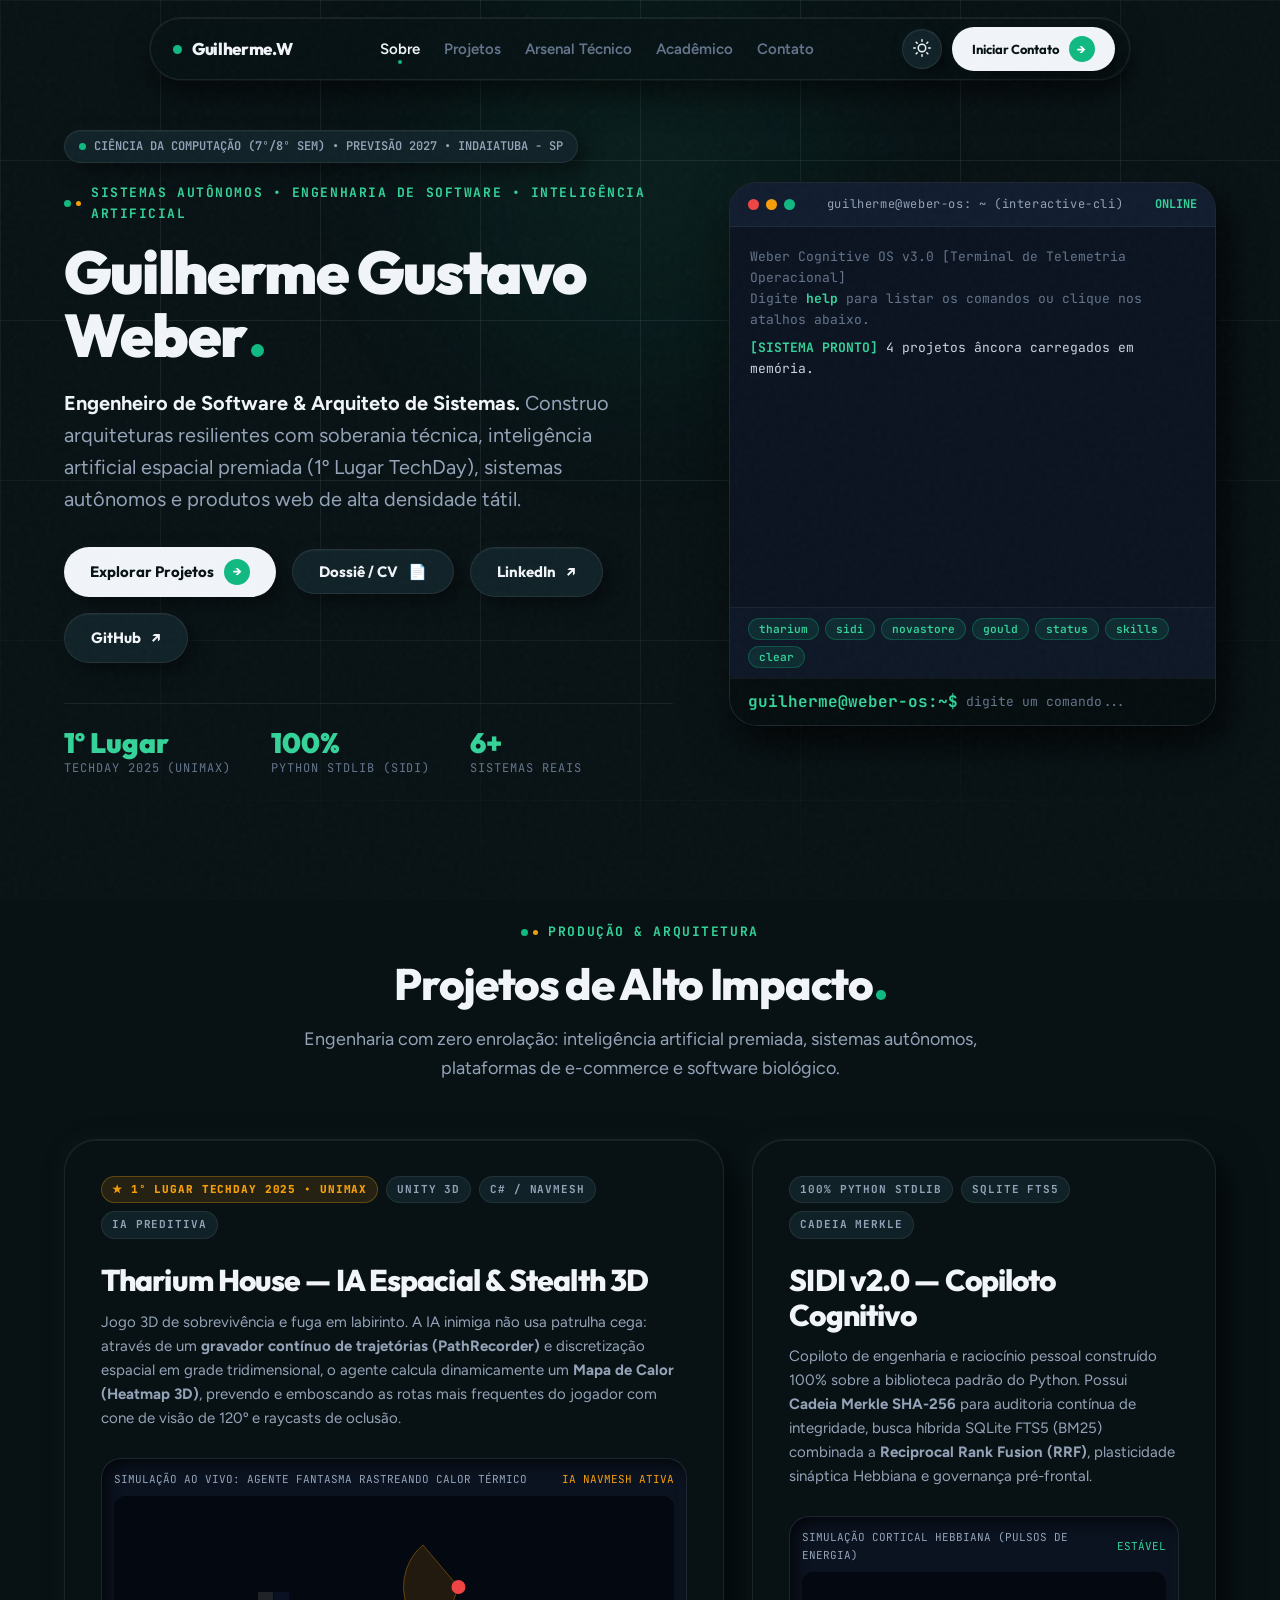
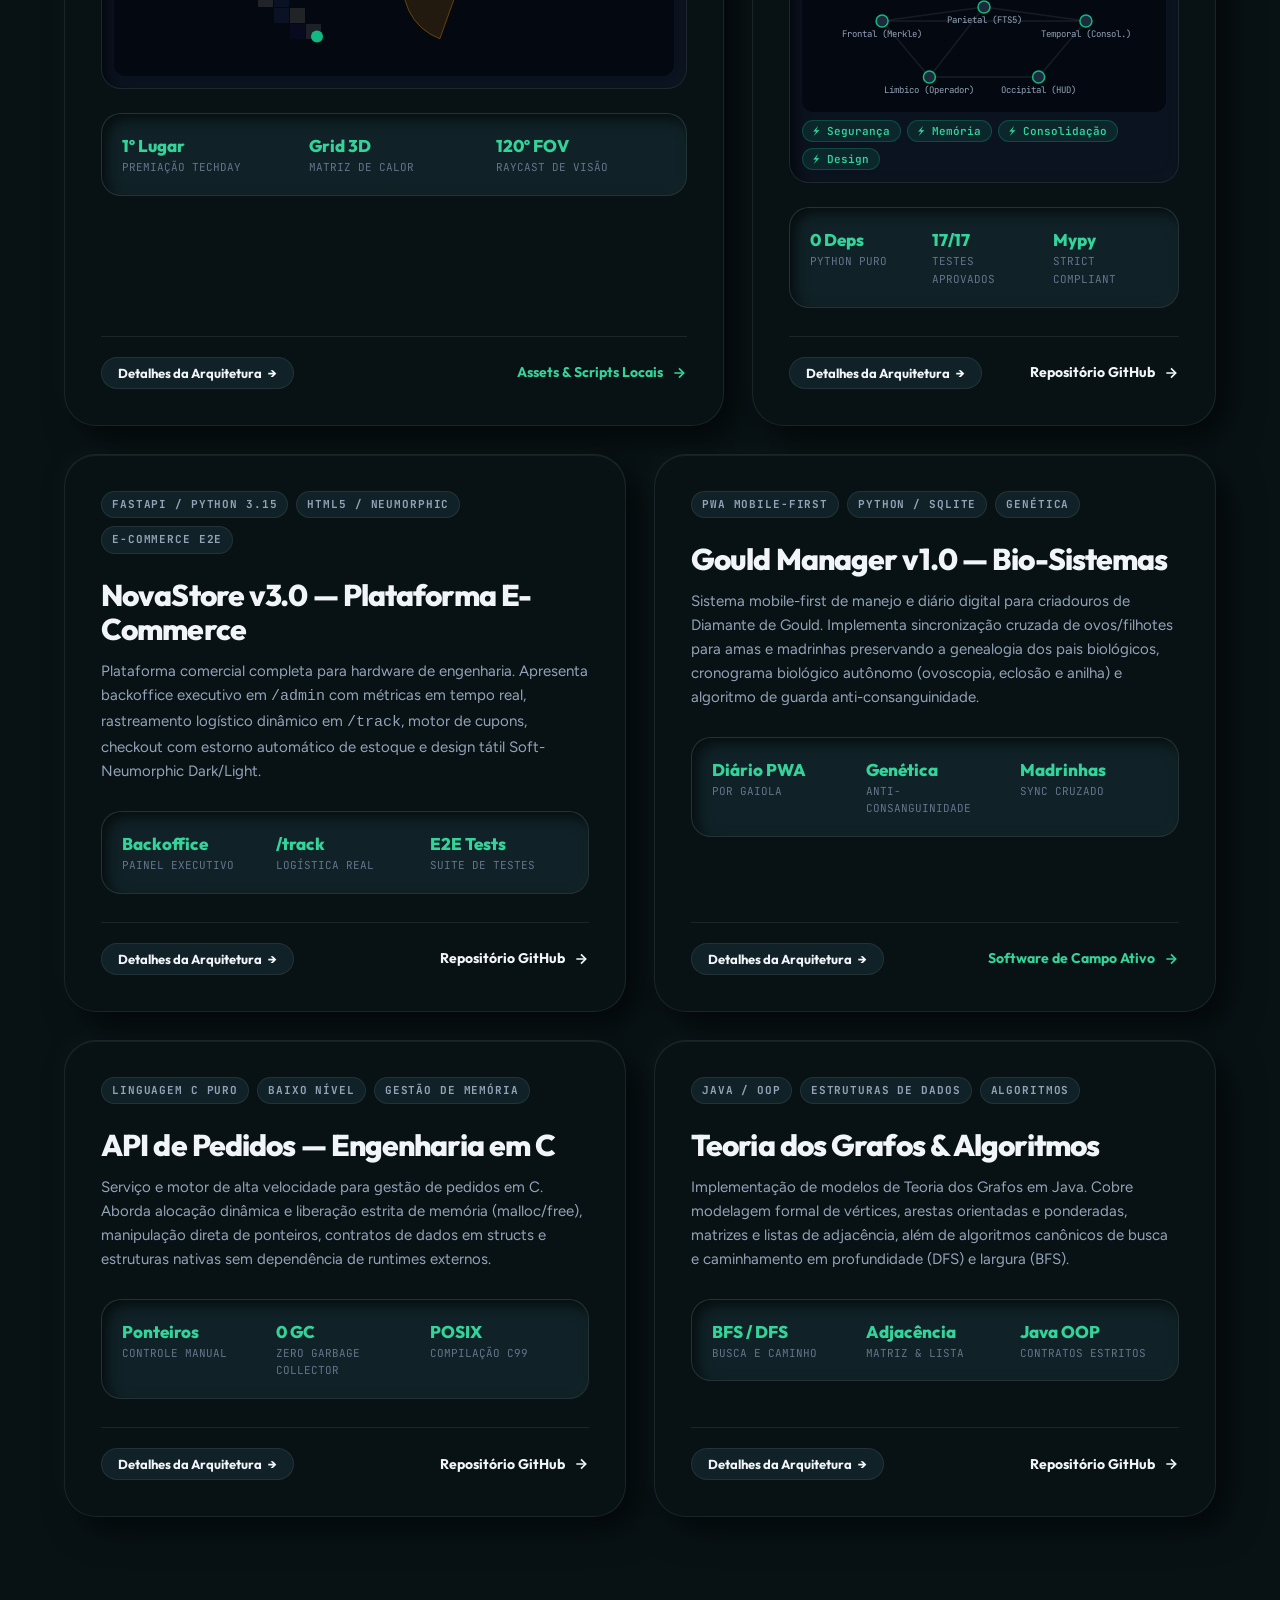
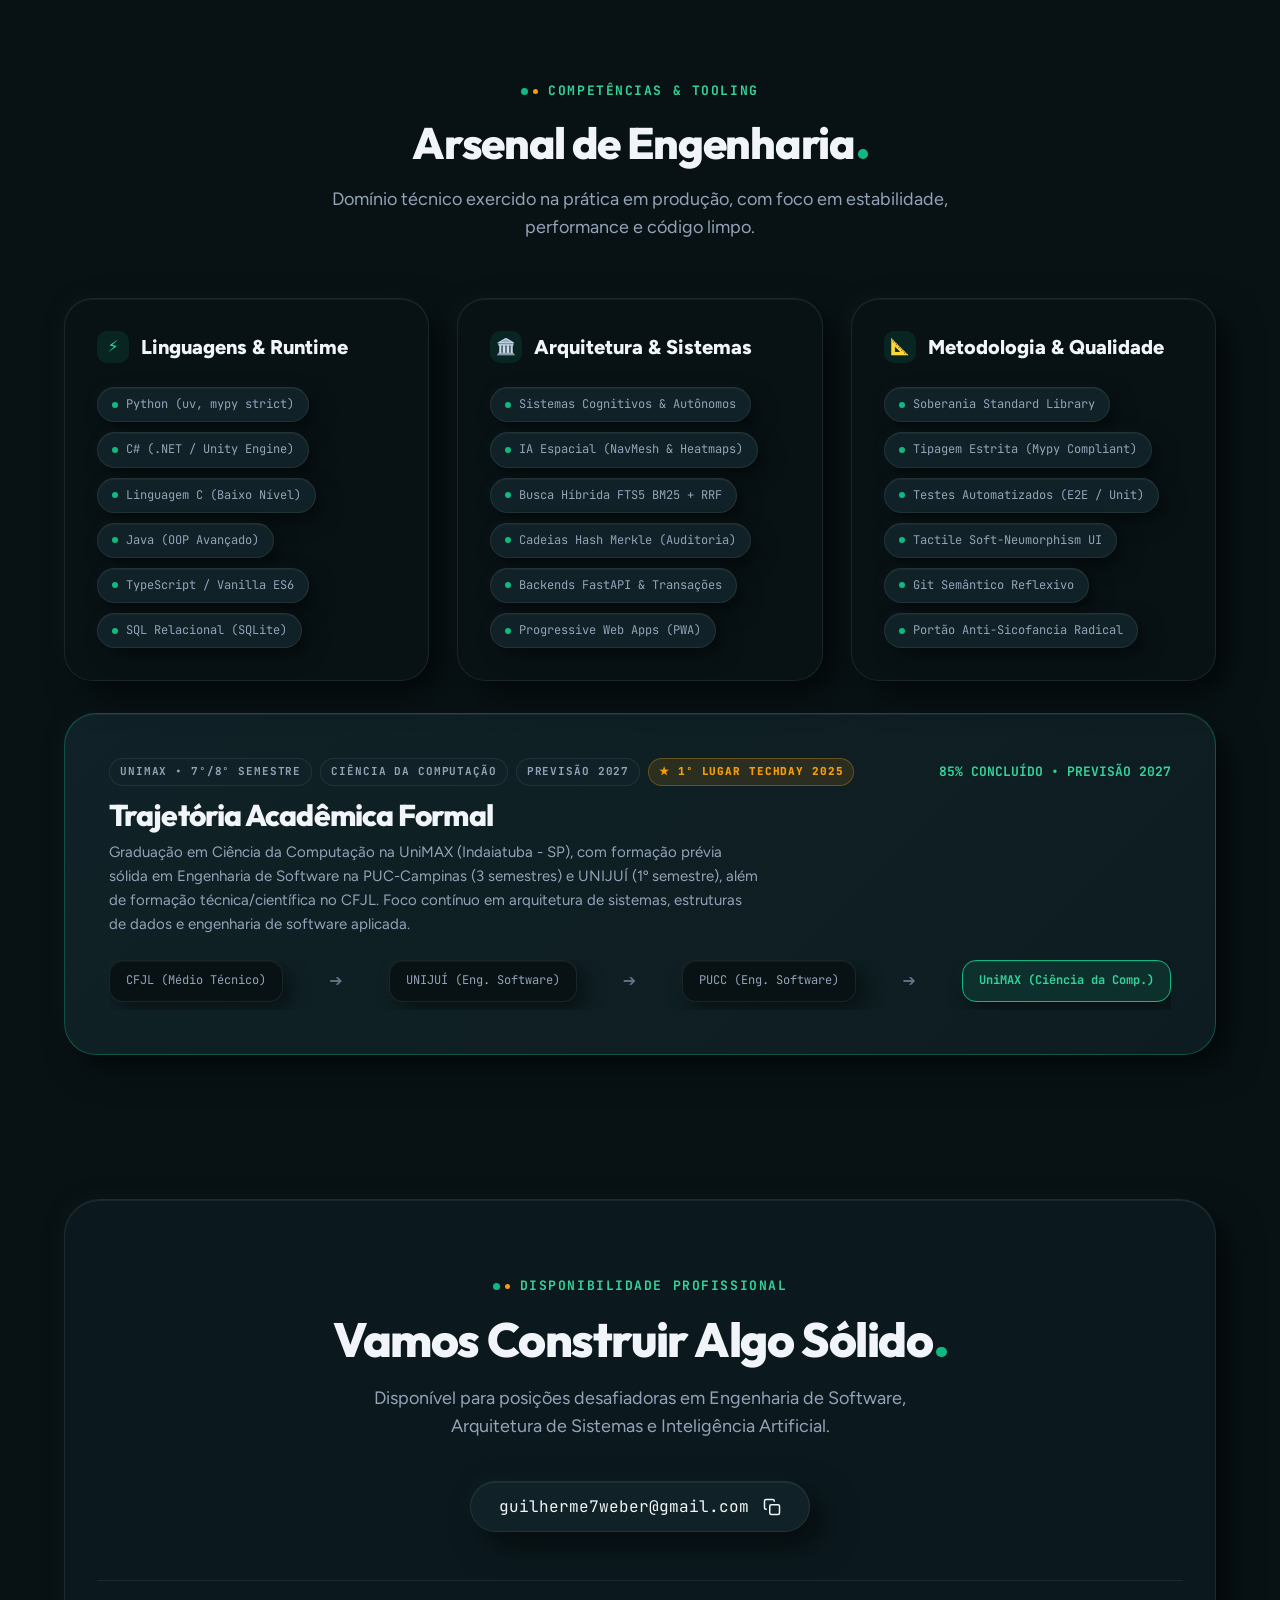
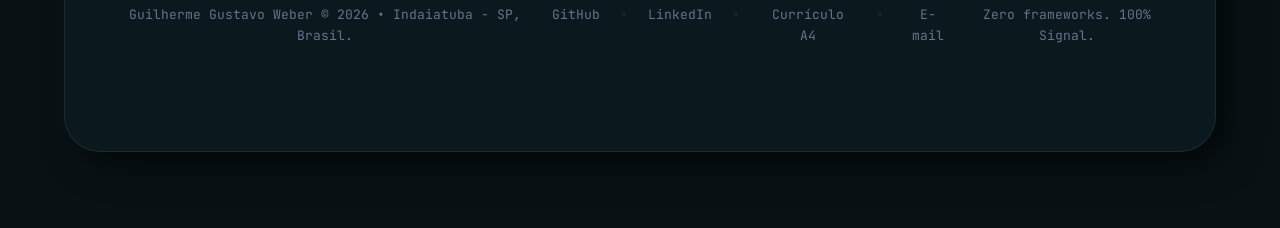
==== index.html @ f1041f18 "fix(academic): remover mencoes a compiladores e alinhar timeline de graduacao" ====
<!DOCTYPE html>
<html lang="pt-BR">
<head>
  <meta charset="UTF-8">
  <meta name="viewport" content="width=device-width, initial-scale=1.0">
  <meta name="theme-color" content="#071417">
  
  <title>Guilherme Gustavo Weber — Engenheiro de Software & Arquiteto de Sistemas</title>
  <meta name="description" content="Portfolio oficial de Guilherme Gustavo Weber: Sistemas Cognitivos, Inteligência Artificial de Jogos (1º Lugar TechDay), E-commerce E2E e Engenharia de Baixo Nível.">
  <meta name="author" content="Guilherme Gustavo Weber">
  
  <!-- Open Graph / Redes Sociais -->
  <meta property="og:type" content="website">
  <meta property="og:title" content="Guilherme Gustavo Weber — Portfolio de Engenharia">
  <meta property="og:description" content="Sistemas Autônomos, IA Espacial 3D (1º Lugar TechDay), E-commerce E2E e Baixo Nível.">
  <meta property="og:url" content="https://guilhermegustavoweber.github.io">
  
  <link rel="stylesheet" href="styles.css">
  <link rel="icon" href="data:image/svg+xml,<svg xmlns=%22http://www.w3.org/2000/svg%22 viewBox=%220%22 width=%22100%22 height=%22100%22><text y=%22.9em%22 font-size=%2290%22>💠</text></svg>">
</head>
<body>

  <!-- Aurora Ambiente Reativa ao Cursor -->
  <div class="ambient-aurora"></div>

  <!-- Navbar Flutuante em Pílula -->
  <header class="nav-container">
    <nav class="navbar">
      <a href="#sobre" class="nav-brand">
        <span class="brand-dot"></span>
        <span>Guilherme.W</span>
      </a>

      <ul class="nav-menu">
        <li><a href="#sobre" class="nav-link active">Sobre</a></li>
        <li><a href="#projetos" class="nav-link">Projetos</a></li>
        <li><a href="#arsenal" class="nav-link">Arsenal Técnico</a></li>
        <li><a href="#academico" class="nav-link">Acadêmico</a></li>
        <li><a href="#contato" class="nav-link">Contato</a></li>
      </ul>

      <div class="nav-actions">
        <button id="theme-toggle-btn" class="theme-toggle" aria-label="Alternar Tema Claro/Escuro">
          <span id="theme-toggle-icon">
            <svg width="18" height="18" viewBox="0 0 24 24" fill="none" stroke="currentColor" stroke-width="2" stroke-linecap="round" stroke-linejoin="round">
              <circle cx="12" cy="12" r="5"></circle>
              <line x1="12" y1="1" x2="12" y2="3"></line>
              <line x1="12" y1="21" x2="12" y2="23"></line>
              <line x1="4.22" y1="4.22" x2="5.64" y2="5.64"></line>
              <line x1="18.36" y1="18.36" x2="19.78" y2="19.78"></line>
              <line x1="1" y1="12" x2="3" y2="12"></line>
              <line x1="21" y1="12" x2="23" y2="12"></line>
              <line x1="4.22" y1="19.78" x2="5.64" y2="18.36"></line>
              <line x1="18.36" y1="5.64" x2="19.78" y2="4.22"></line>
            </svg>
          </span>
        </button>

        <a href="#contato" class="btn btn-primary" style="padding: 9px 20px; font-size: 0.8125rem;">
          <span>Iniciar Contato</span>
          <span class="btn-icon">→</span>
        </a>
      </div>
    </nav>
  </header>

  <!-- ========================================================================
       HERO SECTION & TERMINAL COGNITIVO
       ======================================================================== -->
  <main>
    <section id="sobre" class="hero-section">
      <div class="hero-grid">
        
        <!-- Coluna Esquerda: Texto & Bio -->
        <div class="hero-content">
          <div class="hero-badge-tag">
            <span class="live-beacon"></span>
            <span>CIÊNCIA DA COMPUTAÇÃO (7º/8º SEM) • PREVISÃO 2027 • INDAIATUBA - SP</span>
          </div>

          <div class="eyebrow">
            <span class="eyebrow-dots">
              <span></span>
              <span></span>
            </span>
            <span>SISTEMAS AUTÔNOMOS • ENGENHARIA DE SOFTWARE • INTELIGÊNCIA ARTIFICIAL</span>
          </div>

          <h1 class="hero-title">
            Guilherme Gustavo Weber<span class="dot-end"></span>
          </h1>

          <p class="hero-subtitle">
            <strong>Engenheiro de Software & Arquiteto de Sistemas.</strong> Construo arquiteturas resilientes com soberania técnica, inteligência artificial espacial premiada (1º Lugar TechDay), sistemas autônomos e produtos web de alta densidade tátil.
          </p>

          <div class="hero-actions">
            <a href="#projetos" class="btn btn-primary">
              <span>Explorar Projetos</span>
              <span class="btn-icon">→</span>
            </a>

            <button id="open-cv-btn" class="btn btn-secondary">
              <span>Dossiê / CV</span>
              <span>📄</span>
            </button>

            <a href="https://linkedin.com/in/guilherme-gustavo-weber/" target="_blank" rel="noopener noreferrer" class="btn btn-secondary">
              <span>LinkedIn</span>
              <span>↗</span>
            </a>

            <a href="https://github.com/GuilhermeGustavoWeber" target="_blank" rel="noopener noreferrer" class="btn btn-secondary">
              <span>GitHub</span>
              <span>↗</span>
            </a>
          </div>

          <div class="hero-stats-strip">
            <div class="stat-item">
              <div class="stat-num">1º Lugar</div>
              <div class="stat-label">TechDay 2025 (UniMAX)</div>
            </div>
            <div class="stat-item">
              <div class="stat-num">100%</div>
              <div class="stat-label">Python Stdlib (SIDI)</div>
            </div>
            <div class="stat-item">
              <div class="stat-num">6+</div>
              <div class="stat-label">Sistemas Reais</div>
            </div>
          </div>
        </div>

        <!-- Coluna Direita: Console Cognitivo ao Vivo -->
        <div class="hero-terminal-wrapper">
          <div class="terminal-window">
            <div class="terminal-header">
              <div class="window-dots">
                <span></span>
                <span></span>
                <span></span>
              </div>
              <div class="terminal-title">guilherme@weber-os: ~ (interactive-cli)</div>
              <div style="font-size: 0.75rem; color: var(--green-ink); font-weight: 700;">ONLINE</div>
            </div>

            <div id="terminal-output" class="terminal-body">
              <div class="term-line-output" style="color: var(--muted);">
                Weber Cognitive OS v3.0 [Terminal de Telemetria Operacional]<br>
                Digite <strong style="color: var(--green-ink);">help</strong> para listar os comandos ou clique nos atalhos abaixo.
              </div>
              <div class="term-line-output">
                <span style="color: var(--green-ink); font-weight: 700;">[SISTEMA PRONTO]</span> 4 projetos âncora carregados em memória.
              </div>
            </div>

            <div class="term-quick-cmds">
              <button class="cmd-pill" data-cmd="tharium">tharium</button>
              <button class="cmd-pill" data-cmd="sidi">sidi</button>
              <button class="cmd-pill" data-cmd="novastore">novastore</button>
              <button class="cmd-pill" data-cmd="gould">gould</button>
              <button class="cmd-pill" data-cmd="status">status</button>
              <button class="cmd-pill" data-cmd="skills">skills</button>
              <button class="cmd-pill" data-cmd="clear">clear</button>
            </div>

            <div class="term-prompt" style="padding: 10px 18px; border-top: 1px solid rgba(234, 244, 238, 0.05); background: var(--teal);">
              <span>guilherme@weber-os:~$</span>
              <input id="terminal-cli-input" type="text" class="term-input" placeholder="digite um comando..." autocomplete="off" spellcheck="false">
            </div>
          </div>
        </div>

      </div>
    </section>

    <!-- ========================================================================
         BENTO GRID DE PROJETOS OFICIAIS
         ======================================================================== -->
    <section id="projetos" class="section-wrap">
      <div class="section-header">
        <div class="eyebrow">
          <span class="eyebrow-dots"><span></span><span></span></span>
          <span>PRODUÇÃO & ARQUITETURA</span>
        </div>
        <h2>Projetos de Alto Impacto<span class="dot-end"></span></h2>
        <p>Engenharia com zero enrolação: inteligência artificial premiada, sistemas autônomos, plataformas de e-commerce e software biológico.</p>
      </div>

      <div class="bento-grid">
        
        <!-- 1. THARIUM HOUSE — 1º LUGAR TECHDAY -->
        <article class="bento-card col-span-7">
          <div>
            <div class="card-top">
              <div class="card-tag-group">
                <span class="tag-badge tag-award">★ 1º LUGAR TECHDAY 2025 • UNIMAX</span>
                <span class="tag-badge">UNITY 3D</span>
                <span class="tag-badge">C# / NAVMESH</span>
                <span class="tag-badge">IA PREDITIVA</span>
              </div>
            </div>

            <h3 class="card-title">Tharium House — IA Espacial & Stealth 3D</h3>
            <p class="card-desc">
              Jogo 3D de sobrevivência e fuga em labirinto. A IA inimiga não usa patrulha cega: através de um <strong>gravador contínuo de trajetórias (PathRecorder)</strong> e discretização espacial em grade tridimensional, o agente calcula dinamicamente um <strong>Mapa de Calor (Heatmap 3D)</strong>, prevendo e emboscando as rotas mais frequentes do jogador com cone de visão de 120º e raycasts de oclusão.
            </p>

            <!-- Mini Simulador Interativo do Heatmap no Canvas -->
            <div class="heatmap-canvas-container">
              <div class="heatmap-canvas-header">
                <span>SIMULAÇÃO AO VIVO: AGENTE FANTASMA RASTREANDO CALOR TÉRMICO</span>
                <span style="color: var(--gold);">IA NAVMESH ATIVA</span>
              </div>
              <canvas id="tharium-heatmap-canvas"></canvas>
            </div>

            <div class="card-stats-box">
              <div class="stat-metric-item">
                <div class="stat-metric-val">1º Lugar</div>
                <div class="stat-metric-lbl">Premiação TechDay</div>
              </div>
              <div class="stat-metric-item">
                <div class="stat-metric-val">Grid 3D</div>
                <div class="stat-metric-lbl">Matriz de Calor</div>
              </div>
              <div class="stat-metric-item">
                <div class="stat-metric-val">120º FOV</div>
                <div class="stat-metric-lbl">Raycast de Visão</div>
              </div>
            </div>
          </div>

          <div class="card-footer">
            <button class="btn-details" data-project="tharium">
              <span>Detalhes da Arquitetura</span>
              <span>→</span>
            </button>
            <span class="card-link-repo" style="color: var(--green-ink);">
              <span>Assets & Scripts Locais</span>
              <svg width="16" height="16" viewBox="0 0 24 24" fill="none" stroke="currentColor" stroke-width="2.5"><line x1="5" y1="12" x2="19" y2="12"></line><polyline points="12 5 19 12 12 19"></polyline></svg>
            </span>
          </div>
        </article>

        <!-- 2. SIDI v2.0 — COPILOTO COGNITIVO -->
        <article class="bento-card col-span-5">
          <div>
            <div class="card-top">
              <div class="card-tag-group">
                <span class="tag-badge">100% PYTHON STDLIB</span>
                <span class="tag-badge">SQLITE FTS5</span>
                <span class="tag-badge">CADEIA MERKLE</span>
              </div>
            </div>

            <h3 class="card-title">SIDI v2.0 — Copiloto Cognitivo</h3>
            <p class="card-desc">
              Copiloto de engenharia e raciocínio pessoal construído 100% sobre a biblioteca padrão do Python. Possui <strong>Cadeia Merkle SHA-256</strong> para auditoria contínua de integridade, busca híbrida SQLite FTS5 (BM25) combinada a <strong>Reciprocal Rank Fusion (RRF)</strong>, plasticidade sináptica Hebbiana e governança pré-frontal.
            </p>

            <!-- Mini Simulador Hebbiano no Card do SIDI -->
            <div class="sidi-graph-container">
              <div class="heatmap-canvas-header">
                <span>SIMULAÇÃO CORTICAL HEBBIANA (PULSOS DE ENERGIA)</span>
                <span id="sidi-pulse-status" style="color: var(--green-ink);">ESTÁVEL</span>
              </div>
              <canvas id="sidi-graph-canvas"></canvas>
              <div class="sidi-pulse-group">
                <button class="sidi-pulse-btn" data-lobe="frontal">⚡ Segurança</button>
                <button class="sidi-pulse-btn" data-lobe="parietal">⚡ Memória</button>
                <button class="sidi-pulse-btn" data-lobe="temporal">⚡ Consolidação</button>
                <button class="sidi-pulse-btn" data-lobe="occipital">⚡ Design</button>
              </div>
            </div>

            <div class="card-stats-box">
              <div class="stat-metric-item">
                <div class="stat-metric-val">0 Deps</div>
                <div class="stat-metric-lbl">Python Puro</div>
              </div>
              <div class="stat-metric-item">
                <div class="stat-metric-val">17/17</div>
                <div class="stat-metric-lbl">Testes Aprovados</div>
              </div>
              <div class="stat-metric-item">
                <div class="stat-metric-val">Mypy</div>
                <div class="stat-metric-lbl">Strict Compliant</div>
              </div>
            </div>
          </div>

          <div class="card-footer">
            <button class="btn-details" data-project="sidi">
              <span>Detalhes da Arquitetura</span>
              <span>→</span>
            </button>
            <a href="https://github.com/GuilhermeGustavoWeber/sidi" target="_blank" rel="noopener noreferrer" class="card-link-repo">
              <span>Repositório GitHub</span>
              <svg width="16" height="16" viewBox="0 0 24 24" fill="none" stroke="currentColor" stroke-width="2.5"><line x1="5" y1="12" x2="19" y2="12"></line><polyline points="12 5 19 12 12 19"></polyline></svg>
            </a>
          </div>
        </article>

        <!-- 3. NOVASTORE v3.0 — E-COMMERCE END-TO-END -->
        <article class="bento-card col-span-6">
          <div>
            <div class="card-top">
              <div class="card-tag-group">
                <span class="tag-badge">FASTAPI / PYTHON 3.15</span>
                <span class="tag-badge">HTML5 / NEUMORPHIC</span>
                <span class="tag-badge">E-COMMERCE E2E</span>
              </div>
            </div>

            <h3 class="card-title">NovaStore v3.0 — Plataforma E-Commerce</h3>
            <p class="card-desc">
              Plataforma comercial completa para hardware de engenharia. Apresenta backoffice executivo em <code>/admin</code> com métricas em tempo real, rastreamento logístico dinâmico em <code>/track</code>, motor de cupons, checkout com estorno automático de estoque e design tátil Soft-Neumorphic Dark/Light.
            </p>

            <div class="card-stats-box">
              <div class="stat-metric-item">
                <div class="stat-metric-val">Backoffice</div>
                <div class="stat-metric-lbl">Painel Executivo</div>
              </div>
              <div class="stat-metric-item">
                <div class="stat-metric-val">/track</div>
                <div class="stat-metric-lbl">Logística Real</div>
              </div>
              <div class="stat-metric-item">
                <div class="stat-metric-val">E2E Tests</div>
                <div class="stat-metric-lbl">Suite de Testes</div>
              </div>
            </div>
          </div>

          <div class="card-footer">
            <button class="btn-details" data-project="novastore">
              <span>Detalhes da Arquitetura</span>
              <span>→</span>
            </button>
            <a href="https://github.com/GuilhermeGustavoWeber/novastore" target="_blank" rel="noopener noreferrer" class="card-link-repo">
              <span>Repositório GitHub</span>
              <svg width="16" height="16" viewBox="0 0 24 24" fill="none" stroke="currentColor" stroke-width="2.5"><line x1="5" y1="12" x2="19" y2="12"></line><polyline points="12 5 19 12 12 19"></polyline></svg>
            </a>
          </div>
        </article>

        <!-- 4. GOULD MANAGER v1.0 — BIO-SISTEMAS PWA -->
        <article class="bento-card col-span-6">
          <div>
            <div class="card-top">
              <div class="card-tag-group">
                <span class="tag-badge">PWA MOBILE-FIRST</span>
                <span class="tag-badge">PYTHON / SQLITE</span>
                <span class="tag-badge">GENÉTICA</span>
              </div>
            </div>

            <h3 class="card-title">Gould Manager v1.0 — Bio-Sistemas</h3>
            <p class="card-desc">
              Sistema mobile-first de manejo e diário digital para criadouros de Diamante de Gould. Implementa sincronização cruzada de ovos/filhotes para amas e madrinhas preservando a genealogia dos pais biológicos, cronograma biológico autônomo (ovoscopia, eclosão e anilha) e algoritmo de guarda anti-consanguinidade.
            </p>

            <div class="card-stats-box">
              <div class="stat-metric-item">
                <div class="stat-metric-val">Diário PWA</div>
                <div class="stat-metric-lbl">Por Gaiola</div>
              </div>
              <div class="stat-metric-item">
                <div class="stat-metric-val">Genética</div>
                <div class="stat-metric-lbl">Anti-Consanguinidade</div>
              </div>
              <div class="stat-metric-item">
                <div class="stat-metric-val">Madrinhas</div>
                <div class="stat-metric-lbl">Sync Cruzado</div>
              </div>
            </div>
          </div>

          <div class="card-footer">
            <button class="btn-details" data-project="gould">
              <span>Detalhes da Arquitetura</span>
              <span>→</span>
            </button>
            <span class="card-link-repo" style="color: var(--green-ink);">
              <span>Software de Campo Ativo</span>
              <svg width="16" height="16" viewBox="0 0 24 24" fill="none" stroke="currentColor" stroke-width="2.5"><line x1="5" y1="12" x2="19" y2="12"></line><polyline points="12 5 19 12 12 19"></polyline></svg>
            </span>
          </div>
        </article>

        <!-- 5. API DE PEDIDOS EM C (BAIXO NÍVEL) -->
        <article class="bento-card col-span-6">
          <div>
            <div class="card-top">
              <div class="card-tag-group">
                <span class="tag-badge">LINGUAGEM C PURO</span>
                <span class="tag-badge">BAIXO NÍVEL</span>
                <span class="tag-badge">GESTÃO DE MEMÓRIA</span>
              </div>
            </div>

            <h3 class="card-title">API de Pedidos — Engenharia em C</h3>
            <p class="card-desc">
              Serviço e motor de alta velocidade para gestão de pedidos em C. Aborda alocação dinâmica e liberação estrita de memória (malloc/free), manipulação direta de ponteiros, contratos de dados em structs e estruturas nativas sem dependência de runtimes externos.
            </p>

            <div class="card-stats-box">
              <div class="stat-metric-item">
                <div class="stat-metric-val">Ponteiros</div>
                <div class="stat-metric-lbl">Controle Manual</div>
              </div>
              <div class="stat-metric-item">
                <div class="stat-metric-val">0 GC</div>
                <div class="stat-metric-lbl">Zero Garbage Collector</div>
              </div>
              <div class="stat-metric-item">
                <div class="stat-metric-val">POSIX</div>
                <div class="stat-metric-lbl">Compilação C99</div>
              </div>
            </div>
          </div>

          <div class="card-footer">
            <button class="btn-details" data-project="pedidos">
              <span>Detalhes da Arquitetura</span>
              <span>→</span>
            </button>
            <a href="https://github.com/GuilhermeGustavoWeber/api-pedidos-main" target="_blank" rel="noopener noreferrer" class="card-link-repo">
              <span>Repositório GitHub</span>
              <svg width="16" height="16" viewBox="0 0 24 24" fill="none" stroke="currentColor" stroke-width="2.5"><line x1="5" y1="12" x2="19" y2="12"></line><polyline points="12 5 19 12 12 19"></polyline></svg>
            </a>
          </div>
        </article>

        <!-- 6. TEORIA DOS GRAFOS EM JAVA -->
        <article class="bento-card col-span-6">
          <div>
            <div class="card-top">
              <div class="card-tag-group">
                <span class="tag-badge">JAVA / OOP</span>
                <span class="tag-badge">ESTRUTURAS DE DADOS</span>
                <span class="tag-badge">ALGORITMOS</span>
              </div>
            </div>

            <h3 class="card-title">Teoria dos Grafos & Algoritmos</h3>
            <p class="card-desc">
              Implementação de modelos de Teoria dos Grafos em Java. Cobre modelagem formal de vértices, arestas orientadas e ponderadas, matrizes e listas de adjacência, além de algoritmos canônicos de busca e caminhamento em profundidade (DFS) e largura (BFS).
            </p>

            <div class="card-stats-box">
              <div class="stat-metric-item">
                <div class="stat-metric-val">BFS / DFS</div>
                <div class="stat-metric-lbl">Busca e Caminho</div>
              </div>
              <div class="stat-metric-item">
                <div class="stat-metric-val">Adjacência</div>
                <div class="stat-metric-lbl">Matriz & Lista</div>
              </div>
              <div class="stat-metric-item">
                <div class="stat-metric-val">Java OOP</div>
                <div class="stat-metric-lbl">Contratos Estritos</div>
              </div>
            </div>
          </div>

          <div class="card-footer">
            <button class="btn-details" data-project="grafos">
              <span>Detalhes da Arquitetura</span>
              <span>→</span>
            </button>
            <a href="https://github.com/GuilhermeGustavoWeber/grafos-main" target="_blank" rel="noopener noreferrer" class="card-link-repo">
              <span>Repositório GitHub</span>
              <svg width="16" height="16" viewBox="0 0 24 24" fill="none" stroke="currentColor" stroke-width="2.5"><line x1="5" y1="12" x2="19" y2="12"></line><polyline points="12 5 19 12 12 19"></polyline></svg>
            </a>
          </div>
        </article>

      </div>
    </section>

    <!-- ========================================================================
         ARSENAL TECNICO & COMPETENCIAS
         ======================================================================== -->
    <section id="arsenal" class="section-wrap">
      <div class="section-header">
        <div class="eyebrow">
          <span class="eyebrow-dots"><span></span><span></span></span>
          <span>COMPETÊNCIAS & TOOLING</span>
        </div>
        <h2>Arsenal de Engenharia<span class="dot-end"></span></h2>
        <p>Domínio técnico exercido na prática em produção, com foco em estabilidade, performance e código limpo.</p>
      </div>

      <div class="skills-matrix">
        
        <!-- Categoria 1 -->
        <div class="skill-category-card">
          <div class="skill-cat-title">
            <span class="cat-ico">⚡</span>
            <span>Linguagens & Runtime</span>
          </div>
          <div class="skill-tags-list">
            <span class="skill-chip"><span class="dot"></span>Python (uv, mypy strict)</span>
            <span class="skill-chip"><span class="dot"></span>C# (.NET / Unity Engine)</span>
            <span class="skill-chip"><span class="dot"></span>Linguagem C (Baixo Nível)</span>
            <span class="skill-chip"><span class="dot"></span>Java (OOP Avançado)</span>
            <span class="skill-chip"><span class="dot"></span>TypeScript / Vanilla ES6</span>
            <span class="skill-chip"><span class="dot"></span>SQL Relacional (SQLite)</span>
          </div>
        </div>

        <!-- Categoria 2 -->
        <div class="skill-category-card">
          <div class="skill-cat-title">
            <span class="cat-ico">🏛️</span>
            <span>Arquitetura & Sistemas</span>
          </div>
          <div class="skill-tags-list">
            <span class="skill-chip"><span class="dot"></span>Sistemas Cognitivos & Autônomos</span>
            <span class="skill-chip"><span class="dot"></span>IA Espacial (NavMesh & Heatmaps)</span>
            <span class="skill-chip"><span class="dot"></span>Busca Híbrida FTS5 BM25 + RRF</span>
            <span class="skill-chip"><span class="dot"></span>Cadeias Hash Merkle (Auditoria)</span>
            <span class="skill-chip"><span class="dot"></span>Backends FastAPI & Transações</span>
            <span class="skill-chip"><span class="dot"></span>Progressive Web Apps (PWA)</span>
          </div>
        </div>

        <!-- Categoria 3 -->
        <div class="skill-category-card">
          <div class="skill-cat-title">
            <span class="cat-ico">📐</span>
            <span>Metodologia & Qualidade</span>
          </div>
          <div class="skill-tags-list">
            <span class="skill-chip"><span class="dot"></span>Soberania Standard Library</span>
            <span class="skill-chip"><span class="dot"></span>Tipagem Estrita (Mypy Compliant)</span>
            <span class="skill-chip"><span class="dot"></span>Testes Automatizados (E2E / Unit)</span>
            <span class="skill-chip"><span class="dot"></span>Tactile Soft-Neumorphism UI</span>
            <span class="skill-chip"><span class="dot"></span>Git Semântico Reflexivo</span>
            <span class="skill-chip"><span class="dot"></span>Portão Anti-Sicofancia Radical</span>
          </div>
        </div>

      </div>

            <!-- Spotlight Academico: Formacao Superior -->
      <div id="academico" class="academic-spotlight">
        <div style="display: flex; justify-content: space-between; align-items: flex-start; flex-wrap: wrap; gap: 1rem;">
          <div>
            <div class="card-tag-group" style="margin-bottom: 0.75rem;">
              <span class="tag-badge">UNIMAX • 7º/8º SEMESTRE</span>
              <span class="tag-badge">CIÊNCIA DA COMPUTAÇÃO</span>
              <span class="tag-badge">PREVISÃO 2027</span>
              <span class="tag-badge tag-award">★ 1º LUGAR TECHDAY 2025</span>
            </div>
            <h3 style="font-size: 1.875rem; margin-bottom: 0.5rem;">Trajetória Acadêmica Formal</h3>
            <p style="color: var(--ink-2); max-width: 650px; font-size: 0.9375rem;">
              Graduação em Ciência da Computação na UniMAX (Indaiatuba - SP), com formação prévia sólida em Engenharia de Software na PUC-Campinas (3 semestres) e UNIJUÍ (1º semestre), além de formação técnica/científica no CFJL. Foco contínuo em arquitetura de sistemas, estruturas de dados e engenharia de software aplicada.
            </p>
          </div>
          <div style="text-align: right;">
            <span style="font-family: var(--f-mono); font-size: 0.8125rem; color: var(--green-ink); font-weight: 700;">85% CONCLUÍDO • PREVISÃO 2027</span>
          </div>
        </div>

        <div class="pipeline-diagram">
          <div class="pipe-step">CFJL (Médio Técnico)</div>
          <span class="pipe-arrow">➔</span>
          <div class="pipe-step">UNIJUÍ (Eng. Software)</div>
          <span class="pipe-arrow">➔</span>
          <div class="pipe-step">PUCC (Eng. Software)</div>
          <span class="pipe-arrow">➔</span>
          <div class="pipe-step current">UniMAX (Ciência da Comp.)</div>
        </div>
      </div>
    </section>

    <!-- ========================================================================
         FOOTER & CONTATO DIRETO
         ======================================================================== -->
    <section id="contato" class="section-wrap" style="padding-top: 0;">
      <div class="contact-section">
        <div class="eyebrow" style="justify-content: center;">
          <span class="eyebrow-dots"><span></span><span></span></span>
          <span>DISPONIBILIDADE PROFISSIONAL</span>
        </div>
        <h2 class="contact-title">Vamos Construir Algo Sólido<span class="dot-end"></span></h2>
        <p class="contact-desc">
          Disponível para posições desafiadoras em Engenharia de Software, Arquitetura de Sistemas e Inteligência Artificial.
        </p>

        <div style="display: flex; flex-direction: column; align-items: center; gap: 14px;">
          <button id="email-copy-trigger" class="email-copy-pill" title="Clique para copiar o e-mail">
            <span>guilherme7weber@gmail.com</span>
            <svg width="18" height="18" viewBox="0 0 24 24" fill="none" stroke="currentColor" stroke-width="2"><rect x="9" y="9" width="13" height="13" rx="2" ry="2"></rect><path d="M5 15H4a2 2 0 0 1-2-2V4a2 2 0 0 1 2-2h9a2 2 0 0 1 2 2v1"></path></svg>
          </button>
          <span id="email-feedback" class="copy-feedback">✓ E-mail copiado para a área de transferência!</span>
        </div>

        <div class="footer-bottom">
          <div>
            Guilherme Gustavo Weber © 2026 • Indaiatuba - SP, Brasil.
          </div>
          <div class="footer-socials">
            <a href="https://github.com/GuilhermeGustavoWeber" target="_blank" rel="noopener noreferrer" class="footer-social-link">GitHub</a>
            <span style="color: var(--line);">•</span>
            <a href="https://linkedin.com/in/guilherme-gustavo-weber/" target="_blank" rel="noopener noreferrer" class="footer-social-link">LinkedIn</a>
            <span style="color: var(--line);">•</span>
            <a href="curriculo.html" target="_blank" class="footer-social-link">Currículo A4</a>
            <span style="color: var(--line);">•</span>
            <a href="mailto:guilherme7weber@gmail.com" class="footer-social-link">E-mail</a>
          </div>
          <div>
            Zero frameworks. 100% Signal.
          </div>
        </div>
      </div>
    </section>

    <!-- Modal de Arquitetura em Detalhes -->
    <div id="project-modal" class="modal-backdrop" aria-hidden="true" role="dialog">
      <div class="modal-window">
        <div class="modal-header">
          <div class="modal-header-info">
            <h3 id="modal-project-title">Título do Projeto</h3>
            <div id="modal-project-tags" class="card-tag-group" style="margin-top: 6px;"></div>
          </div>
          <button id="modal-close-btn" class="modal-close-btn" aria-label="Fechar Modal">✕</button>
        </div>
        <div id="modal-project-body" class="modal-body">
          <!-- Conteúdo dinâmico injetado via JS -->
        </div>
        <div class="modal-footer">
          <a id="modal-project-link" href="#" target="_blank" rel="noopener noreferrer" class="btn btn-primary" style="padding: 10px 22px; font-size: 0.875rem;">
            <span>Ver no GitHub</span>
            <span class="btn-icon">↗</span>
          </a>
        </div>
      </div>
    </div>

    <!-- Modal de Dossiê Executivo / CV -->
    <div id="cv-modal" class="modal-backdrop" aria-hidden="true" role="dialog">
      <div class="modal-window" style="max-width: 780px;">
        <div class="modal-header">
          <div class="modal-header-info">
            <h3>Dossiê Executivo de Engenharia</h3>
            <span style="font-family: var(--f-mono); font-size: 0.75rem; color: var(--green-ink);">Guilherme Gustavo Weber • Indaiatuba - SP • (19) 99934-7211</span>
          </div>
          <button id="cv-modal-close-btn" class="modal-close-btn" aria-label="Fechar Modal">✕</button>
        </div>
        <div class="modal-body" style="max-height: 70vh; overflow-y: auto;">
          <h4>Perfil & Resumo Profissional</h4>
          <p>Graduando em Ciência da Computação (7º/8º semestre, UniMAX, previsão 2027) com formação prévia em Engenharia de Software (PUC-Campinas e UNIJUÍ). Vencedor do <strong>1º Lugar Geral no TechDay 2025</strong> com inteligência artificial adaptativa em 3D. Especialista em sistemas cognitivos autônomos (Python / SQLite FTS5 / Merkle Trees), arquiteturas web escaláveis (FastAPI / TypeScript) e engenharia de baixo nível em Linguagem C. Praticante de soberania técnica, código limpo, tipagem estrita (mypy strict) e integridade criptográfica.</p>
          
          <h4>Premiações & Reconhecimento</h4>
          <p><strong>★ 1º Lugar no TechDay 2025 (UniMAX)</strong> — Projeto Tharium House: Jogo 3D desenvolvido em Unity/C# com motor proprietário de IA de perseguição estocástica por discretização volumétrica de calor tridimensional (0.5s) e cone de visão trigonométrico de 120º.</p>

          <h4>Projetos Âncora</h4>
          <ul style="padding-left: 1.25rem; margin-top: 0.5rem; display: flex; flex-direction: column; gap: 8px;">
            <li><strong>Tharium House:</strong> Engine de IA espacial 3D em Unity/C# com mapa de calor dinâmico, patrulha estocástica e visão sensorial com oclusão. Vencedor do 1º Lugar no TechDay.</li>
            <li><strong>SIDI v2.0:</strong> Copiloto cognitivo autônomo em 100% Python stdlib com Cadeia Merkle SHA-256 de auditoria, busca híbrida SQLite FTS5 (BM25) + RRF e grafo cortical hebbiano. 17/17 testes aprovados e mypy strict.</li>
            <li><strong>NovaStore v3.0:</strong> Plataforma E-commerce E2E em FastAPI + SQLite com painel administrativo executivo (/admin), rastreamento logístico (/track) e testes E2E automatizados.</li>
            <li><strong>Gould Manager v1.0:</strong> PWA offline-first de manejo ornitológico e genético com diário por gaiola, sincronização de amas e algoritmo de guarda anti-consanguinidade.</li>
            <li><strong>API em C Puro & Grafos em Java:</strong> API de pedidos com alocação manual e liberação estrita de memória (malloc/free, zero memory leaks, zero GC) e modelos formais de grafos (BFS/DFS).</li>
          </ul>

          <h4>Arsenal Técnico</h4>
          <p>
            <strong>Linguagens:</strong> Python (avançado, uv, mypy strict), C# (.NET / Unity), Linguagem C pura (baixo nível/ponteiros), Java (OOP, estruturas de dados), TypeScript, JavaScript (ES6+), SQL.<br>
            <strong>Arquitetura & Ferramentas:</strong> SQLite (FTS5 BM25, concorrência WAL), Merkle DAGs, FastAPI, Unity 3D Engine, Linux/Bash, Git/GitHub, PWA, Testes Automatizados.
          </p>

          <h4>Histórico Acadêmico Formal</h4>
          <ul style="padding-left: 1.25rem; margin-top: 0.5rem; display: flex; flex-direction: column; gap: 6px;">
            <li><strong>Bacharelado em Ciência da Computação:</strong> UniMAX (Indaiatuba - SP) — 7º/8º semestre • Previsão: 2027</li>
            <li><strong>Engenharia de Software:</strong> PUC-Campinas (Campinas - SP) — 3 semestres cursados (2022 - 2023)</li>
            <li><strong>Engenharia de Software:</strong> UNIJUÍ (Santa Rosa - RS) — 1º semestre cursado (2022)</li>
            <li><strong>Ensino Médio Técnico/Científico:</strong> CFJL (Horizontina - RS) — 2019 - 2021</li>
          </ul>

          <h4>Certificações & Idiomas</h4>
          <p>Unity Essentials Certification (Unity) • Robotics & Automação (Robomind) • Português (Nativo) • Inglês (Intermediário Técnico para documentações e RFCs).</p>

          <h4>Experiência Operacional Complementar</h4>
          <p><strong>BUSS / Operações de Salão & Bar — Outback Steakhouse (Abr/2026 - Jul/2026):</strong> Disciplina sob ritmo acelerado e alta cadência de atendimento; gestão de insumos; resiliência operacional e trabalho em equipe ágil.</p>
        </div>
        <div class="modal-footer" style="flex-wrap: wrap; gap: 10px;">
          <a href="curriculo.html" target="_blank" class="btn btn-secondary" style="padding: 9px 18px; font-size: 0.8125rem;">
            <span>Abrir Versão A4 / Impressão</span>
            <span>📄</span>
          </a>
          <a href="curriculo-guilherme-gustavo-weber.pdf" download class="btn btn-secondary" style="padding: 9px 18px; font-size: 0.8125rem;">
            <span>Baixar PDF</span>
            <span>💾</span>
          </a>
          <a href="mailto:guilherme7weber@gmail.com" class="btn btn-primary" style="padding: 9px 18px; font-size: 0.8125rem;">
            <span>Iniciar Contato</span>
            <span class="btn-icon">→</span>
          </a>
        </div>
      </div>
    </div>
  </main>

  <script src="script.js"></script>
</body>
</html>
---- styles.css ----
@import url('https://fonts.googleapis.com/css2?family=Figtree:wght@400;500;600;700&family=JetBrains+Mono:wght@400;500;600;700&family=Outfit:wght@500;600;700;800;900&display=swap');

/* ==========================================================================
   TOKENS DE DESIGN OFICIAIS — REFINADOS & EQUILIBRADOS (ZERO NEON AGRESSIVO)
   ========================================================================== */

:root {
  /* Paleta Dark (Padrao) — Obsidian-Teal Profundo & Esmeralda Elegante */
  --paper: #081215;
  --paper-2: #0D1C20;
  --card: #102227;
  --card-elevated: #152B32;
  --white: #1A343C;
  --ink: #F1F5F9;
  --ink-2: #94A3B8;
  --muted: #64748B;
  
  /* Acentos Sóbrios (Sem neon radioativo) */
  --green: #10B981;
  --green-ink: #34D399;
  --green-soft: rgba(16, 185, 129, 0.12);
  --green-glow: rgba(16, 185, 129, 0.18);
  
  --teal: #050D0F;
  --teal-2: #09171B;
  --brown: #D97706;
  --peach: #F59E0B;
  --gold: #F59E0B;
  --gold-soft: rgba(245, 158, 11, 0.12);
  
  --line: rgba(241, 245, 249, 0.08);
  --line-strong: rgba(16, 185, 129, 0.35);
  
  /* Sombras Táteis Escuras Suaves (Matte Neumorphism) */
  --shadow-raise: 14px 14px 32px rgba(0, 0, 0, 0.55), -8px -8px 24px rgba(255, 255, 255, 0.02), inset 0 1px 0 rgba(241, 245, 249, 0.06);
  --shadow-soft: 8px 8px 20px rgba(0, 0, 0, 0.45), -5px -5px 16px rgba(255, 255, 255, 0.02), inset 0 1px 0 rgba(241, 245, 249, 0.04);
  --shadow-press: inset 5px 5px 14px rgba(0, 0, 0, 0.65), inset -5px -5px 12px rgba(255, 255, 255, 0.02);
  --shadow-pill: 0 14px 32px rgba(0, 0, 0, 0.6), 0 0 0 1px rgba(241, 245, 249, 0.08);

  /* Tipografia & Curvas Cinéticas */
  --f-display: "Outfit", "Avenir Next", "Segoe UI", system-ui, sans-serif;
  --f-body: "Figtree", "Segoe UI", system-ui, -apple-system, sans-serif;
  --f-mono: "JetBrains Mono", ui-monospace, monospace;
  --ease: cubic-bezier(.22, 1, .36, 1);
  --ease-bounce: cubic-bezier(.34, 1.56, .64, 1);
}

/* ==========================================================================
   PALETA LIGHT (ALTO CONTRASTE, 100% LEGÍVEL, ELEGANTE & LIMPO)
   ========================================================================== */

html[data-theme="light"] {
  --paper: #F8FAFC;
  --paper-2: #F1F5F9;
  --card: #FFFFFF;
  --card-elevated: #FFFFFF;
  --white: #FFFFFF;
  --ink: #0F172A;
  --ink-2: #334155;
  --muted: #64748B;
  
  /* Esmeralda Editorial de Alta Leiturabilidade (WCAG AAA) */
  --green: #059669;
  --green-ink: #047857;
  --green-soft: #ECFDF5;
  --green-glow: rgba(5, 150, 105, 0.12);
  
  --teal: #FFFFFF;
  --teal-2: #F8FAFC;
  --brown: #B45309;
  --peach: #D97706;
  --gold: #B45309;
  --gold-soft: #FEF3C7;
  
  --line: rgba(15, 23, 42, 0.08);
  --line-strong: rgba(5, 150, 105, 0.35);
  
  /* Sombras Táteis Claras Confortáveis */
  --shadow-raise: 10px 10px 26px rgba(148, 163, 184, 0.28), -10px -10px 26px rgba(255, 255, 255, 0.95);
  --shadow-soft: 6px 6px 18px rgba(148, 163, 184, 0.22), -6px -6px 18px rgba(255, 255, 255, 0.9);
  --shadow-press: inset 4px 4px 10px rgba(148, 163, 184, 0.25), inset -4px -4px 10px rgba(255, 255, 255, 0.95);
  --shadow-pill: 0 10px 28px rgba(15, 23, 42, 0.08), 0 1px rgba(255, 255, 255, 0.9) inset;
}

/* ==========================================================================
   RESET & FUNDACAO ARQUITETONICA
   ========================================================================== */

*, *::before, *::after {
  box-sizing: border-box;
  margin: 0;
  padding: 0;
}

html {
  font-size: 16px;
  scroll-behavior: smooth;
  -webkit-font-smoothing: antialiased;
  -moz-osx-font-smoothing: grayscale;
}

body {
  font-family: var(--f-body);
  background-color: var(--paper);
  color: var(--ink);
  line-height: 1.6;
  min-height: 100vh;
  position: relative;
  overflow-x: hidden;
  transition: background-color 0.35s var(--ease), color 0.35s var(--ease);
}

/* Fundo Arquitetonico Sutil */
body::before {
  content: "";
  position: fixed;
  inset: 0;
  background-image: 
    radial-gradient(rgba(16, 185, 129, 0.08) 1px, transparent 1.2px),
    linear-gradient(to right, var(--line) 1px, transparent 1px),
    linear-gradient(to bottom, var(--line) 1px, transparent 1px);
  background-size: 32px 32px, 160px 160px, 160px 160px;
  mask-image: radial-gradient(ellipse 90% 75% at 50% 30%, black 40%, transparent 95%);
  pointer-events: none;
  z-index: -2;
}

html[data-theme="light"] body::before {
  background-image: 
    radial-gradient(rgba(5, 150, 105, 0.07) 1px, transparent 1.2px),
    linear-gradient(to right, rgba(15, 23, 42, 0.035) 1px, transparent 1px),
    linear-gradient(to bottom, rgba(15, 23, 42, 0.035) 1px, transparent 1px);
}

body::after {
  content: "";
  position: fixed;
  inset: 0;
  background-image: url("data:image/svg+xml,%3Csvg viewBox='0 0 200 200' xmlns='http://www.w3.org/2000/svg'%3E%3Cfilter id='noiseFilter'%3E%3CfeTurbulence type='fractalNoise' baseFrequency='0.85' numOctaves='3' stitchTiles='stitch'/%3E%3C/filter%3E%3Crect width='100%25' height='100%25' filter='url(%23noiseFilter)' opacity='0.025'/%3E%3C/svg%3E");
  pointer-events: none;
  z-index: 1000;
}

.ambient-aurora {
  position: fixed;
  width: 650px;
  height: 650px;
  border-radius: 50%;
  background: radial-gradient(circle, var(--green-glow) 0%, transparent 65%);
  top: var(--page-my, 20%);
  left: var(--page-mx, 50%);
  transform: translate(-50%, -50%);
  pointer-events: none;
  z-index: -1;
  filter: blur(60px);
  opacity: 0.55;
  transition: opacity 0.5s ease;
}

html[data-theme="light"] .ambient-aurora {
  opacity: 0.25;
}

/* ==========================================================================
   TIPOGRAFIA & ELEMENTOS DE MARCA
   ========================================================================== */

h1, h2, h3, h4, h5 {
  font-family: var(--f-display);
  font-weight: 800;
  letter-spacing: -0.03em;
  color: var(--ink);
  line-height: 1.15;
}

.dot-end {
  display: inline-block;
  position: relative;
}

.dot-end::after {
  content: "";
  display: inline-block;
  width: 0.22em;
  height: 0.22em;
  background: var(--green);
  border-radius: 50%;
  margin-left: 0.08em;
}

.eyebrow {
  display: inline-flex;
  align-items: center;
  gap: 10px;
  font-family: var(--f-mono);
  font-size: 0.8125rem;
  font-weight: 700;
  text-transform: uppercase;
  letter-spacing: 0.12em;
  color: var(--green-ink);
  margin-bottom: 1rem;
}

.eyebrow-dots {
  display: inline-flex;
  align-items: center;
  gap: 5px;
}

.eyebrow-dots span:nth-child(1) {
  width: 7px;
  height: 7px;
  border-radius: 50%;
  background: var(--green);
}

.eyebrow-dots span:nth-child(2) {
  width: 5px;
  height: 5px;
  border-radius: 50%;
  background: var(--peach);
}

/* ==========================================================================
   BOTOES CINETICOS & ELEMENTOS INTERATIVOS
   ========================================================================== */

.btn {
  display: inline-flex;
  align-items: center;
  justify-content: center;
  gap: 10px;
  padding: 12px 26px;
  border-radius: 999px;
  font-family: var(--f-display);
  font-size: 0.9375rem;
  font-weight: 700;
  text-decoration: none;
  cursor: pointer;
  position: relative;
  overflow: hidden;
  border: none;
  outline: none;
  transition: transform 0.25s var(--ease), box-shadow 0.25s var(--ease);
  z-index: 1;
}

.btn-primary {
  background: var(--ink);
  color: var(--paper);
  box-shadow: var(--shadow-soft);
}

.btn-primary::before {
  content: "";
  position: absolute;
  inset: 0;
  background: var(--green);
  transform: translateY(102%);
  transition: transform 0.4s var(--ease);
  z-index: -1;
  border-radius: 999px;
}

.btn-primary:hover::before {
  transform: translateY(0);
}

.btn-primary:hover {
  transform: translateY(-2px);
  box-shadow: var(--shadow-raise);
  color: #FFFFFF;
}

html[data-theme="light"] .btn-primary:hover {
  color: #FFFFFF;
}

.btn-secondary {
  background: var(--card);
  color: var(--ink);
  box-shadow: var(--shadow-soft);
  border: 1px solid var(--line);
}

.btn-secondary:hover {
  transform: translateY(-2px);
  box-shadow: var(--shadow-raise);
  border-color: var(--green);
  color: var(--green-ink);
}

.btn-icon {
  width: 26px;
  height: 26px;
  border-radius: 50%;
  background: var(--green);
  color: #FFFFFF;
  display: inline-flex;
  align-items: center;
  justify-content: center;
  font-size: 0.8125rem;
  transition: transform 0.35s var(--ease), background-color 0.25s;
}

.btn:hover .btn-icon {
  transform: rotate(-45deg);
  background: var(--ink);
  color: var(--paper);
}

/* ==========================================================================
   NAVBAR FLUTUANTE EM PILULA
   ========================================================================== */

.nav-container {
  position: fixed;
  top: 18px;
  left: 0;
  right: 0;
  display: flex;
  justify-content: center;
  z-index: 900;
  padding: 0 1.25rem;
}

.navbar {
  display: flex;
  align-items: center;
  justify-content: space-between;
  gap: 2rem;
  padding: 8px 14px 8px 22px;
  border-radius: 999px;
  background: rgba(8, 18, 21, 0.85);
  backdrop-filter: blur(18px) saturate(1.3);
  -webkit-backdrop-filter: blur(18px) saturate(1.3);
  box-shadow: var(--shadow-pill);
  border: 1px solid var(--line);
  max-width: 980px;
  width: 100%;
  transition: background-color 0.3s, border-color 0.3s;
}

html[data-theme="light"] .navbar {
  background: rgba(255, 255, 255, 0.88);
  border-color: rgba(15, 23, 42, 0.08);
}

.nav-brand {
  display: flex;
  align-items: center;
  gap: 10px;
  text-decoration: none;
  font-family: var(--f-display);
  font-size: 1.0625rem;
  font-weight: 800;
  color: var(--ink);
  letter-spacing: -0.02em;
}

.brand-dot {
  width: 9px;
  height: 9px;
  background: var(--green);
  border-radius: 50%;
}

.nav-menu {
  display: flex;
  align-items: center;
  gap: 1.5rem;
  list-style: none;
}

.nav-link {
  font-family: var(--f-body);
  font-size: 0.9375rem;
  font-weight: 600;
  color: var(--muted);
  text-decoration: none;
  position: relative;
  padding: 6px 0;
  transition: color 0.2s var(--ease);
}

.nav-link:hover, .nav-link.active {
  color: var(--ink);
}

.nav-link.active::after {
  content: "";
  position: absolute;
  bottom: 0;
  left: 50%;
  transform: translateX(-50%);
  width: 4px;
  height: 4px;
  background: var(--green);
  border-radius: 50%;
}

.nav-actions {
  display: flex;
  align-items: center;
  gap: 10px;
}

.theme-toggle {
  width: 40px;
  height: 40px;
  border-radius: 50%;
  background: var(--card);
  border: 1px solid var(--line);
  color: var(--ink);
  display: inline-flex;
  align-items: center;
  justify-content: center;
  cursor: pointer;
  box-shadow: var(--shadow-soft);
  transition: transform 0.2s, background-color 0.2s, border-color 0.2s;
}

.theme-toggle:hover {
  transform: scale(1.06);
  border-color: var(--green);
  color: var(--green-ink);
}

.theme-toggle:active {
  box-shadow: var(--shadow-press);
}

/* ==========================================================================
   HERO SECTION
   ========================================================================== */

.hero-section {
  padding: 130px 1.5rem 60px;
  max-width: 1200px;
  margin: 0 auto;
}

.hero-grid {
  display: grid;
  grid-template-columns: 1.25fr 1fr;
  gap: 3.5rem;
  align-items: center;
}

.hero-badge-tag {
  display: inline-flex;
  align-items: center;
  gap: 8px;
  padding: 6px 14px;
  background: var(--card);
  border: 1px solid var(--line);
  border-radius: 999px;
  font-family: var(--f-mono);
  font-size: 0.75rem;
  font-weight: 600;
  color: var(--ink-2);
  margin-bottom: 1.25rem;
  box-shadow: var(--shadow-soft);
}

.hero-badge-tag .live-beacon {
  width: 7px;
  height: 7px;
  border-radius: 50%;
  background: var(--green);
}

.hero-title {
  font-size: 3.75rem;
  font-weight: 900;
  line-height: 1.05;
  margin-bottom: 1.25rem;
}

.hero-subtitle {
  font-size: 1.25rem;
  color: var(--ink-2);
  line-height: 1.6;
  margin-bottom: 2rem;
  max-width: 580px;
}

.hero-subtitle strong {
  color: var(--ink);
  font-weight: 700;
}

.hero-actions {
  display: flex;
  align-items: center;
  gap: 1rem;
  flex-wrap: wrap;
  margin-bottom: 2.5rem;
}

.hero-stats-strip {
  display: flex;
  gap: 2.5rem;
  padding-top: 1.5rem;
  border-top: 1px solid var(--line);
}

.stat-item .stat-num {
  font-family: var(--f-display);
  font-size: 1.75rem;
  font-weight: 900;
  color: var(--green-ink);
  line-height: 1.1;
}

.stat-item .stat-label {
  font-family: var(--f-mono);
  font-size: 0.75rem;
  color: var(--muted);
  text-transform: uppercase;
  letter-spacing: 0.08em;
}

/* ==========================================================================
   CONSOLE COGNITIVO INTERATIVO (DARK SLATE EM AMBOS OS TEMAS = 100% LEGIVEL)
   ========================================================================== */

.terminal-window {
  background: #0B1320;
  border-radius: 28px;
  box-shadow: var(--shadow-raise), 0 20px 45px rgba(0, 0, 0, 0.45);
  border: 1px solid rgba(255, 255, 255, 0.08);
  overflow: hidden;
  position: relative;
  font-family: var(--f-mono);
}

html[data-theme="light"] .terminal-window {
  box-shadow: 0 16px 36px rgba(15, 23, 42, 0.18), 0 0 0 1px rgba(15, 23, 42, 0.08);
  border: 1px solid rgba(15, 23, 42, 0.12);
}

.terminal-header {
  background: #111C2E;
  padding: 12px 18px;
  display: flex;
  align-items: center;
  justify-content: space-between;
  border-bottom: 1px solid rgba(255, 255, 255, 0.06);
}

.window-dots {
  display: flex;
  gap: 7px;
}

.window-dots span {
  width: 11px;
  height: 11px;
  border-radius: 50%;
}

.window-dots span:nth-child(1) { background: #EF4444; }
.window-dots span:nth-child(2) { background: #F59E0B; }
.window-dots span:nth-child(3) { background: #10B981; }

.terminal-title {
  font-size: 0.75rem;
  color: #94A3B8;
  letter-spacing: 0.05em;
}

.terminal-body {
  padding: 20px;
  height: 380px;
  overflow-y: auto;
  font-size: 0.8125rem;
  color: #CBD5E1;
  line-height: 1.6;
  background: #0B1320;
}

.terminal-body::-webkit-scrollbar {
  width: 6px;
}
.terminal-body::-webkit-scrollbar-thumb {
  background: rgba(255, 255, 255, 0.15);
  border-radius: 3px;
}

.term-line-output {
  margin-bottom: 8px;
  word-break: break-word;
}

.term-prompt {
  display: flex;
  align-items: center;
  gap: 8px;
  padding: 10px 18px;
  border-top: 1px solid rgba(255, 255, 255, 0.06);
  background: #080E18;
}

.term-prompt span {
  color: #34D399;
  font-weight: 700;
}

.term-input {
  background: transparent;
  border: none;
  outline: none;
  color: #F8FAFC;
  font-family: var(--f-mono);
  font-size: 0.8125rem;
  flex: 1;
}

.term-input::placeholder {
  color: #64748B;
}

.term-quick-cmds {
  display: flex;
  flex-wrap: wrap;
  gap: 6px;
  padding: 10px 18px;
  background: #0E1726;
  border-top: 1px solid rgba(255, 255, 255, 0.05);
}

.cmd-pill {
  background: rgba(16, 185, 129, 0.12);
  color: #34D399;
  border: 1px solid rgba(16, 185, 129, 0.28);
  padding: 3px 10px;
  border-radius: 999px;
  font-size: 0.7rem;
  font-family: var(--f-mono);
  font-weight: 600;
  cursor: pointer;
  transition: all 0.2s;
}

.cmd-pill:hover {
  background: #10B981;
  color: #0B1320;
}

/* ==========================================================================
   BENTO GRID DE PROJETOS OFICIAIS
   ========================================================================== */

.section-wrap {
  max-width: 1200px;
  margin: 0 auto;
  padding: 80px 1.5rem;
}

.section-header {
  text-align: center;
  max-width: 680px;
  margin: 0 auto 3.5rem;
}

.section-header h2 {
  font-size: 2.75rem;
  margin-bottom: 1rem;
}

.section-header p {
  color: var(--ink-2);
  font-size: 1.125rem;
}

.bento-grid {
  display: grid;
  grid-template-columns: repeat(12, 1fr);
  gap: 1.75rem;
}

.bento-card {
  background: var(--paper);
  border-radius: 32px;
  box-shadow: var(--shadow-raise);
  padding: 2.25rem;
  border: 1px solid var(--line);
  display: flex;
  flex-direction: column;
  justify-content: space-between;
  position: relative;
  overflow: hidden;
  transition: transform 0.35s var(--ease), box-shadow 0.35s var(--ease), border-color 0.35s;
}

html[data-theme="light"] .bento-card {
  background: var(--card);
}

.bento-card:hover {
  transform: translateY(-4px);
  border-color: var(--line-strong);
  box-shadow: var(--shadow-raise);
}

/* Tamanhos de Bento */
.col-span-8 { grid-column: span 8; }
.col-span-7 { grid-column: span 7; }
.col-span-6 { grid-column: span 6; }
.col-span-5 { grid-column: span 5; }
.col-span-4 { grid-column: span 4; }
.col-span-12 { grid-column: span 12; }

/* Detalhes de Card */
.card-top {
  display: flex;
  align-items: flex-start;
  justify-content: space-between;
  margin-bottom: 1.5rem;
}

.card-tag-group {
  display: flex;
  flex-wrap: wrap;
  gap: 8px;
}

.tag-badge {
  font-family: var(--f-mono);
  font-size: 0.6875rem;
  font-weight: 700;
  text-transform: uppercase;
  letter-spacing: 0.08em;
  padding: 4px 10px;
  border-radius: 999px;
  background: var(--card);
  border: 1px solid var(--line);
  color: var(--ink-2);
}

html[data-theme="light"] .tag-badge {
  background: var(--paper-2);
  color: var(--ink-2);
}

.tag-award {
  background: var(--gold-soft);
  color: var(--gold);
  border-color: rgba(245, 158, 11, 0.3);
  font-weight: 800;
}

.card-title {
  font-size: 1.875rem;
  font-weight: 800;
  margin-bottom: 0.75rem;
}

.card-desc {
  color: var(--ink-2);
  font-size: 0.9375rem;
  line-height: 1.6;
  margin-bottom: 1.75rem;
}

.card-stats-box {
  background: var(--card);
  box-shadow: var(--shadow-press);
  border-radius: 20px;
  padding: 1.125rem 1.25rem;
  display: grid;
  grid-template-columns: repeat(3, 1fr);
  gap: 1rem;
  margin-bottom: 1.75rem;
  border: 1px solid var(--line);
}

html[data-theme="light"] .card-stats-box {
  background: var(--paper-2);
}

.stat-metric-val {
  font-family: var(--f-display);
  font-weight: 800;
  font-size: 1.0625rem;
  color: var(--green-ink);
}

.stat-metric-lbl {
  font-family: var(--f-mono);
  font-size: 0.6875rem;
  color: var(--muted);
  text-transform: uppercase;
}

.card-footer {
  display: flex;
  align-items: center;
  justify-content: space-between;
  padding-top: 1.25rem;
  border-top: 1px solid var(--line);
}

.card-link-repo {
  display: inline-flex;
  align-items: center;
  gap: 8px;
  color: var(--ink);
  text-decoration: none;
  font-family: var(--f-display);
  font-weight: 700;
  font-size: 0.875rem;
  transition: color 0.2s;
}

.card-link-repo:hover {
  color: var(--green-ink);
}

.card-link-repo svg {
  transition: transform 0.2s;
}

.card-link-repo:hover svg {
  transform: translateX(3px);
}

/* Simulador Canvas do Tharium Heatmap */
.heatmap-canvas-container {
  background: #0B1320;
  border-radius: 20px;
  padding: 12px;
  border: 1px solid rgba(255, 255, 255, 0.08);
  box-shadow: var(--shadow-press);
  margin-bottom: 1.5rem;
  position: relative;
}

html[data-theme="light"] .heatmap-canvas-container {
  border: 1px solid rgba(15, 23, 42, 0.12);
}

.heatmap-canvas-header {
  display: flex;
  justify-content: space-between;
  align-items: center;
  margin-bottom: 8px;
  font-family: var(--f-mono);
  font-size: 0.6875rem;
  color: #94A3B8;
}

#tharium-heatmap-canvas {
  width: 100%;
  height: 180px;
  border-radius: 12px;
  display: block;
  background: #040810;
}

/* ==========================================================================
   ARSENAL TECNICO & COMPETENCIAS
   ========================================================================== */

.skills-matrix {
  display: grid;
  grid-template-columns: repeat(3, 1fr);
  gap: 1.75rem;
}

.skill-category-card {
  background: var(--paper);
  border-radius: 28px;
  padding: 2rem;
  box-shadow: var(--shadow-raise);
  border: 1px solid var(--line);
}

html[data-theme="light"] .skill-category-card {
  background: var(--card);
}

.skill-cat-title {
  display: flex;
  align-items: center;
  gap: 12px;
  font-size: 1.25rem;
  font-weight: 800;
  margin-bottom: 1.5rem;
  color: var(--ink);
}

.skill-cat-title .cat-ico {
  width: 32px;
  height: 32px;
  border-radius: 10px;
  background: var(--green-soft);
  color: var(--green-ink);
  display: inline-flex;
  align-items: center;
  justify-content: center;
  font-size: 1rem;
}

.skill-tags-list {
  display: flex;
  flex-wrap: wrap;
  gap: 10px;
}

.skill-chip {
  background: var(--card);
  box-shadow: var(--shadow-soft);
  border: 1px solid var(--line);
  padding: 7px 14px;
  border-radius: 999px;
  font-family: var(--f-mono);
  font-size: 0.75rem;
  color: var(--ink-2);
  display: inline-flex;
  align-items: center;
  gap: 8px;
  transition: all 0.2s;
}

html[data-theme="light"] .skill-chip {
  background: var(--paper-2);
}

.skill-chip:hover {
  transform: translateY(-2px);
  border-color: var(--green);
  color: var(--green-ink);
}

.skill-chip .dot {
  width: 6px;
  height: 6px;
  border-radius: 50%;
  background: var(--green);
}

/* ==========================================================================
   ACADEMICO & COMPILADORES (8º SEMESTRE)
   ========================================================================== */

.academic-spotlight {
  background: linear-gradient(135deg, var(--card) 0%, var(--paper-2) 100%);
  border-radius: 32px;
  padding: 2.75rem;
  border: 1px solid var(--line-strong);
  box-shadow: var(--shadow-raise);
  margin-top: 2rem;
}

html[data-theme="light"] .academic-spotlight {
  background: #FFFFFF;
  border: 1px solid rgba(5, 150, 105, 0.25);
}

.pipeline-diagram {
  display: flex;
  align-items: center;
  justify-content: space-between;
  gap: 8px;
  margin-top: 1.5rem;
  overflow-x: auto;
  padding-bottom: 8px;
}

.pipe-step {
  background: var(--paper);
  border: 1px solid var(--line);
  box-shadow: var(--shadow-soft);
  padding: 10px 16px;
  border-radius: 14px;
  text-align: center;
  font-family: var(--f-mono);
  font-size: 0.75rem;
  color: var(--ink-2);
  min-width: 120px;
}

html[data-theme="light"] .pipe-step {
  background: var(--paper-2);
}

.pipe-step.current {
  border-color: var(--green);
  color: var(--green-ink);
  font-weight: 700;
  background: var(--green-soft);
}

.pipe-arrow {
  color: var(--muted);
  font-size: 1rem;
}

/* ==========================================================================
   FOOTER & CONTATO DIRETO (100% LEGIVEL NOS DOIS MODOS)
   ========================================================================== */

.contact-section {
  text-align: center;
  background: #0B191E;
  border-radius: 36px;
  padding: 4.5rem 2rem;
  border: 1px solid var(--line);
  box-shadow: var(--shadow-raise);
  margin-top: 4rem;
  position: relative;
  overflow: hidden;
}

html[data-theme="light"] .contact-section {
  background: #FFFFFF;
  border: 1px solid rgba(5, 150, 105, 0.2);
  box-shadow: var(--shadow-raise);
}

.contact-title {
  font-size: 3rem;
  margin-bottom: 1rem;
  color: var(--ink);
}

.contact-desc {
  color: var(--ink-2);
  font-size: 1.125rem;
  max-width: 580px;
  margin: 0 auto 2.5rem;
}

.email-copy-pill {
  display: inline-flex;
  align-items: center;
  gap: 14px;
  padding: 14px 28px;
  border-radius: 999px;
  background: var(--card);
  border: 1px solid var(--line);
  box-shadow: var(--shadow-raise);
  font-family: var(--f-mono);
  font-size: 1rem;
  color: var(--ink);
  cursor: pointer;
  transition: all 0.25s var(--ease);
}

html[data-theme="light"] .email-copy-pill {
  background: var(--paper-2);
  border: 1px solid rgba(15, 23, 42, 0.1);
}

.email-copy-pill:hover {
  transform: translateY(-2px);
  border-color: var(--green);
  color: var(--green-ink);
}

.copy-feedback {
  font-size: 0.8125rem;
  color: var(--green-ink);
  font-weight: 700;
  display: none;
}

.footer-bottom {
  max-width: 1200px;
  margin: 3rem auto 2rem;
  display: flex;
  align-items: center;
  justify-content: space-between;
  font-family: var(--f-mono);
  font-size: 0.8125rem;
  color: var(--muted);
  border-top: 1px solid var(--line);
  padding-top: 1.5rem;
}

.footer-socials {
  display: flex;
  gap: 1.25rem;
}

.footer-social-link {
  color: var(--muted);
  text-decoration: none;
  transition: color 0.2s;
}

.footer-social-link:hover {
  color: var(--green-ink);
}

/* ==========================================================================
   INTERATIVIDADE DOS CARDS: CONTROLES DO THARIUM & MAPA CORTICAL SIDI
   ========================================================================== */

.canvas-controls-bar {
  display: flex;
  align-items: center;
  justify-content: space-between;
  gap: 8px;
  margin-top: 10px;
  padding-top: 8px;
  border-top: 1px solid rgba(255, 255, 255, 0.06);
  flex-wrap: wrap;
}

html[data-theme="light"] .canvas-controls-bar {
  border-top: 1px solid rgba(15, 23, 42, 0.08);
}

.canvas-btn {
  background: rgba(255, 255, 255, 0.06);
  color: #CBD5E1;
  border: 1px solid rgba(255, 255, 255, 0.12);
  border-radius: 999px;
  padding: 4px 12px;
  font-family: var(--f-mono);
  font-size: 0.6875rem;
  font-weight: 600;
  cursor: pointer;
  transition: all 0.2s;
}

.canvas-btn:hover {
  background: var(--green);
  color: #040810;
  border-color: var(--green);
}

.canvas-btn.active {
  background: rgba(16, 185, 129, 0.2);
  color: #34D399;
  border-color: var(--green);
}

.canvas-hint {
  font-family: var(--f-mono);
  font-size: 0.6875rem;
  color: #94A3B8;
}

/* SIDI Cortical Graph */
.sidi-graph-container {
  background: #0B1320;
  border-radius: 20px;
  padding: 12px;
  border: 1px solid rgba(255, 255, 255, 0.08);
  box-shadow: var(--shadow-press);
  margin-bottom: 1.5rem;
  position: relative;
}

html[data-theme="light"] .sidi-graph-container {
  border: 1px solid rgba(15, 23, 42, 0.12);
}

#sidi-graph-canvas {
  width: 100%;
  height: 140px;
  border-radius: 12px;
  display: block;
  background: #040810;
}

.sidi-pulse-group {
  display: flex;
  gap: 6px;
  margin-top: 8px;
  flex-wrap: wrap;
}

.sidi-pulse-btn {
  background: rgba(16, 185, 129, 0.12);
  color: #34D399;
  border: 1px solid rgba(16, 185, 129, 0.25);
  border-radius: 999px;
  padding: 3px 10px;
  font-family: var(--f-mono);
  font-size: 0.6875rem;
  font-weight: 600;
  cursor: pointer;
  transition: all 0.2s;
}

.sidi-pulse-btn:hover {
  background: var(--green);
  color: #040810;
}

/* Botao de Detalhes da Arquitetura */
.btn-details {
  background: var(--card);
  border: 1px solid var(--line);
  color: var(--ink);
  font-family: var(--f-display);
  font-size: 0.8125rem;
  font-weight: 700;
  padding: 7px 16px;
  border-radius: 999px;
  cursor: pointer;
  transition: all 0.2s;
  display: inline-flex;
  align-items: center;
  gap: 6px;
}

.btn-details:hover {
  border-color: var(--green);
  color: var(--green-ink);
  transform: translateY(-1px);
}

/* ==========================================================================
   MODAL / DRAWER DE ARQUITETURA & CV
   ========================================================================== */

.modal-backdrop {
  position: fixed;
  inset: 0;
  background: rgba(4, 10, 12, 0.75);
  backdrop-filter: blur(8px);
  -webkit-backdrop-filter: blur(8px);
  z-index: 999;
  display: flex;
  align-items: center;
  justify-content: center;
  padding: 1.5rem;
  opacity: 0;
  pointer-events: none;
  transition: opacity 0.3s var(--ease);
}

.modal-backdrop.open {
  opacity: 1;
  pointer-events: auto;
}

.modal-window {
  background: var(--paper);
  border-radius: 28px;
  border: 1px solid var(--line);
  box-shadow: 0 24px 60px rgba(0, 0, 0, 0.5), var(--shadow-raise);
  max-width: 820px;
  width: 100%;
  max-height: 88vh;
  display: flex;
  flex-direction: column;
  overflow: hidden;
  transform: translateY(20px) scale(0.97);
  transition: transform 0.3s var(--ease);
}

html[data-theme="light"] .modal-window {
  background: #FFFFFF;
  box-shadow: 0 24px 60px rgba(15, 23, 42, 0.18);
}

.modal-backdrop.open .modal-window {
  transform: translateY(0) scale(1);
}

.modal-header {
  padding: 1.5rem 2rem;
  border-bottom: 1px solid var(--line);
  display: flex;
  align-items: center;
  justify-content: space-between;
}

.modal-header-info h3 {
  font-size: 1.5rem;
  font-weight: 800;
  margin-bottom: 4px;
}

.modal-close-btn {
  width: 36px;
  height: 36px;
  border-radius: 50%;
  background: var(--card);
  border: 1px solid var(--line);
  color: var(--ink);
  display: inline-flex;
  align-items: center;
  justify-content: center;
  font-size: 1.25rem;
  cursor: pointer;
  transition: all 0.2s;
}

.modal-close-btn:hover {
  background: var(--green);
  color: #FFFFFF;
}

.modal-body {
  padding: 2rem;
  overflow-y: auto;
  font-size: 0.9375rem;
  color: var(--ink-2);
  line-height: 1.7;
}

.modal-body h4 {
  font-size: 1.125rem;
  color: var(--ink);
  margin: 1.5rem 0 0.5rem;
}

.modal-body h4:first-child {
  margin-top: 0;
}

.code-box {
  background: #0B1320;
  border-radius: 14px;
  padding: 1rem 1.25rem;
  font-family: var(--f-mono);
  font-size: 0.8125rem;
  color: #E2E8F0;
  border: 1px solid rgba(255, 255, 255, 0.08);
  margin: 1rem 0;
  overflow-x: auto;
}

.modal-footer {
  padding: 1.25rem 2rem;
  border-top: 1px solid var(--line);
  display: flex;
  align-items: center;
  justify-content: flex-end;
  gap: 12px;
}

/* ==========================================================================
   RESPONSIVIDADE (MOBILE & TABLET)
   ========================================================================== */

@media (max-width: 992px) {
  .hero-grid {
    grid-template-columns: 1fr;
    gap: 3rem;
  }
  .hero-title {
    font-size: 2.875rem;
  }
  .col-span-8, .col-span-7, .col-span-6, .col-span-5, .col-span-4 {
    grid-column: span 12;
  }
  .skills-matrix {
    grid-template-columns: 1fr;
  }
  .pipeline-diagram {
    flex-wrap: wrap;
    justify-content: center;
  }
}

@media (max-width: 640px) {
  .navbar {
    padding: 8px 14px;
    gap: 1rem;
  }
  .nav-menu {
    display: none;
  }
  .hero-title {
    font-size: 2.25rem;
  }
  .hero-subtitle {
    font-size: 1rem;
  }
  .hero-stats-strip {
    flex-direction: column;
    gap: 1rem;
  }
  .footer-bottom {
    flex-direction: column;
    gap: 1rem;
    text-align: center;
  }
}
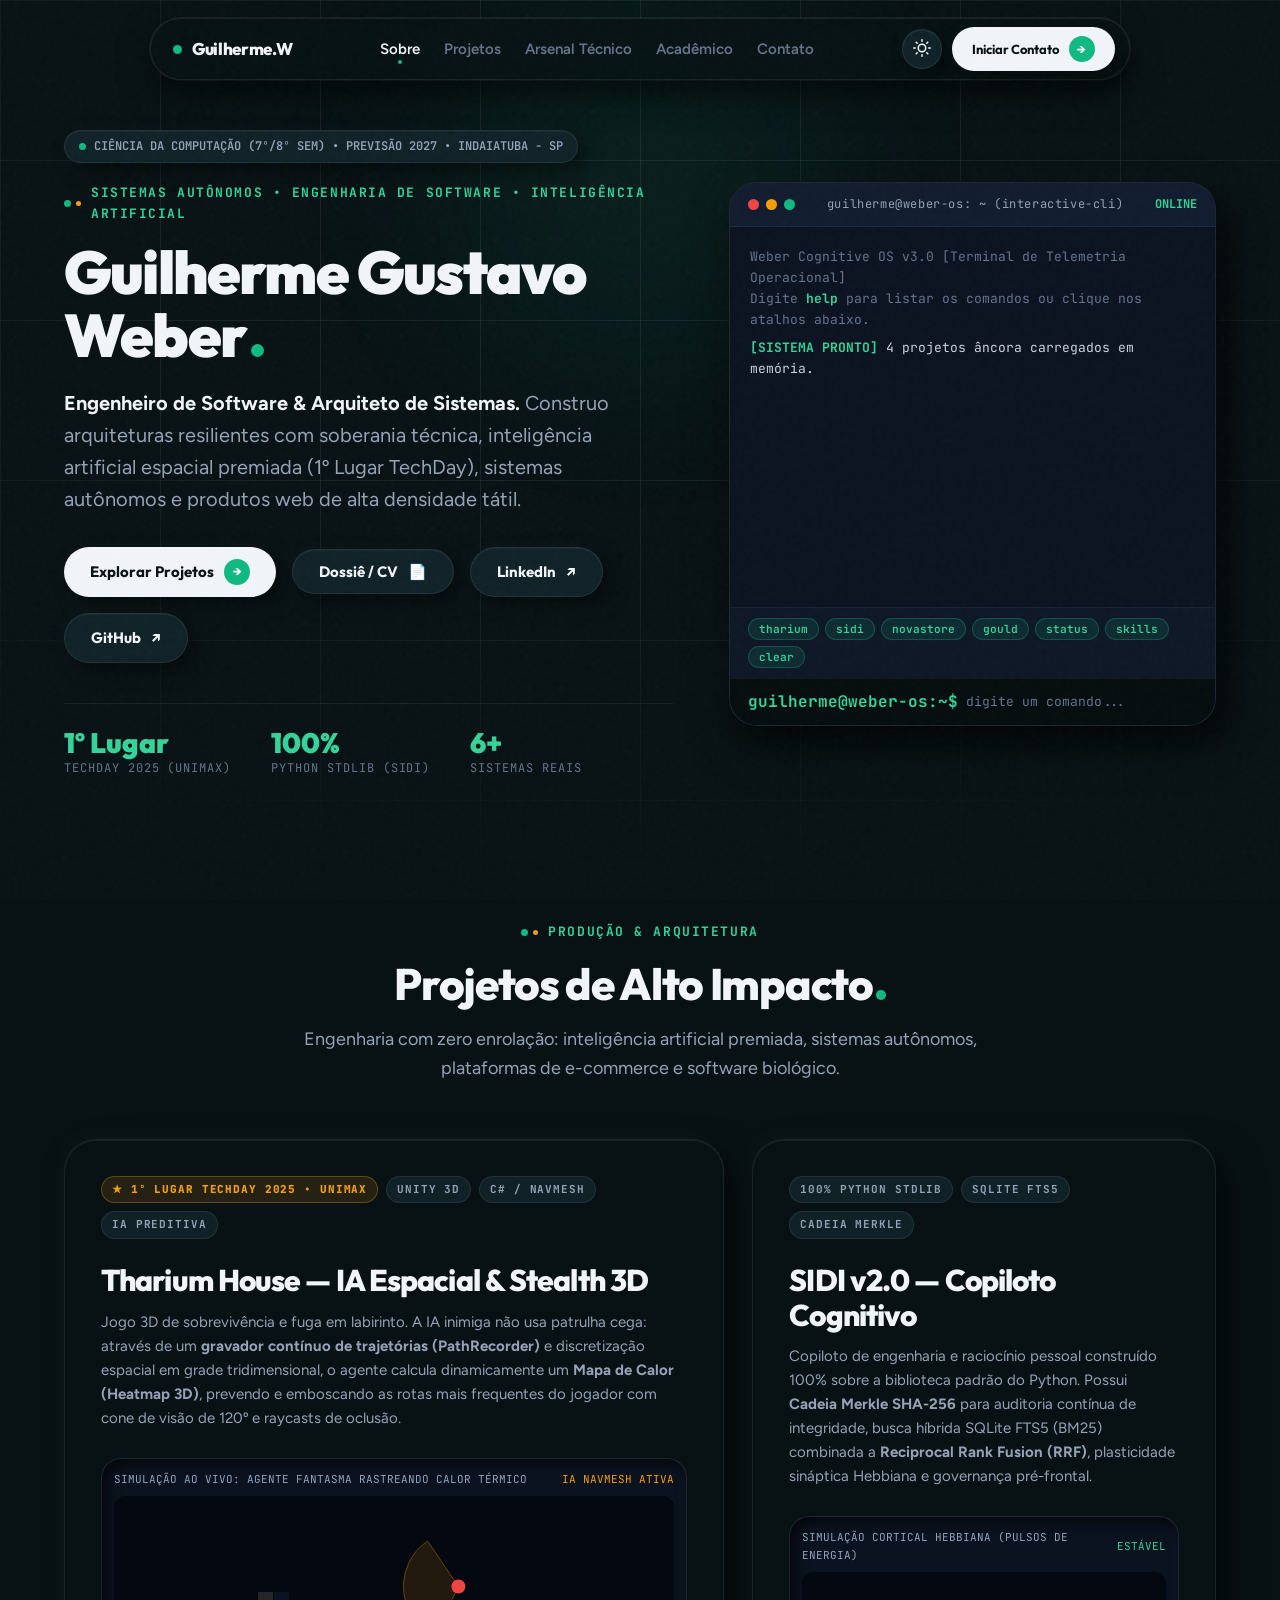
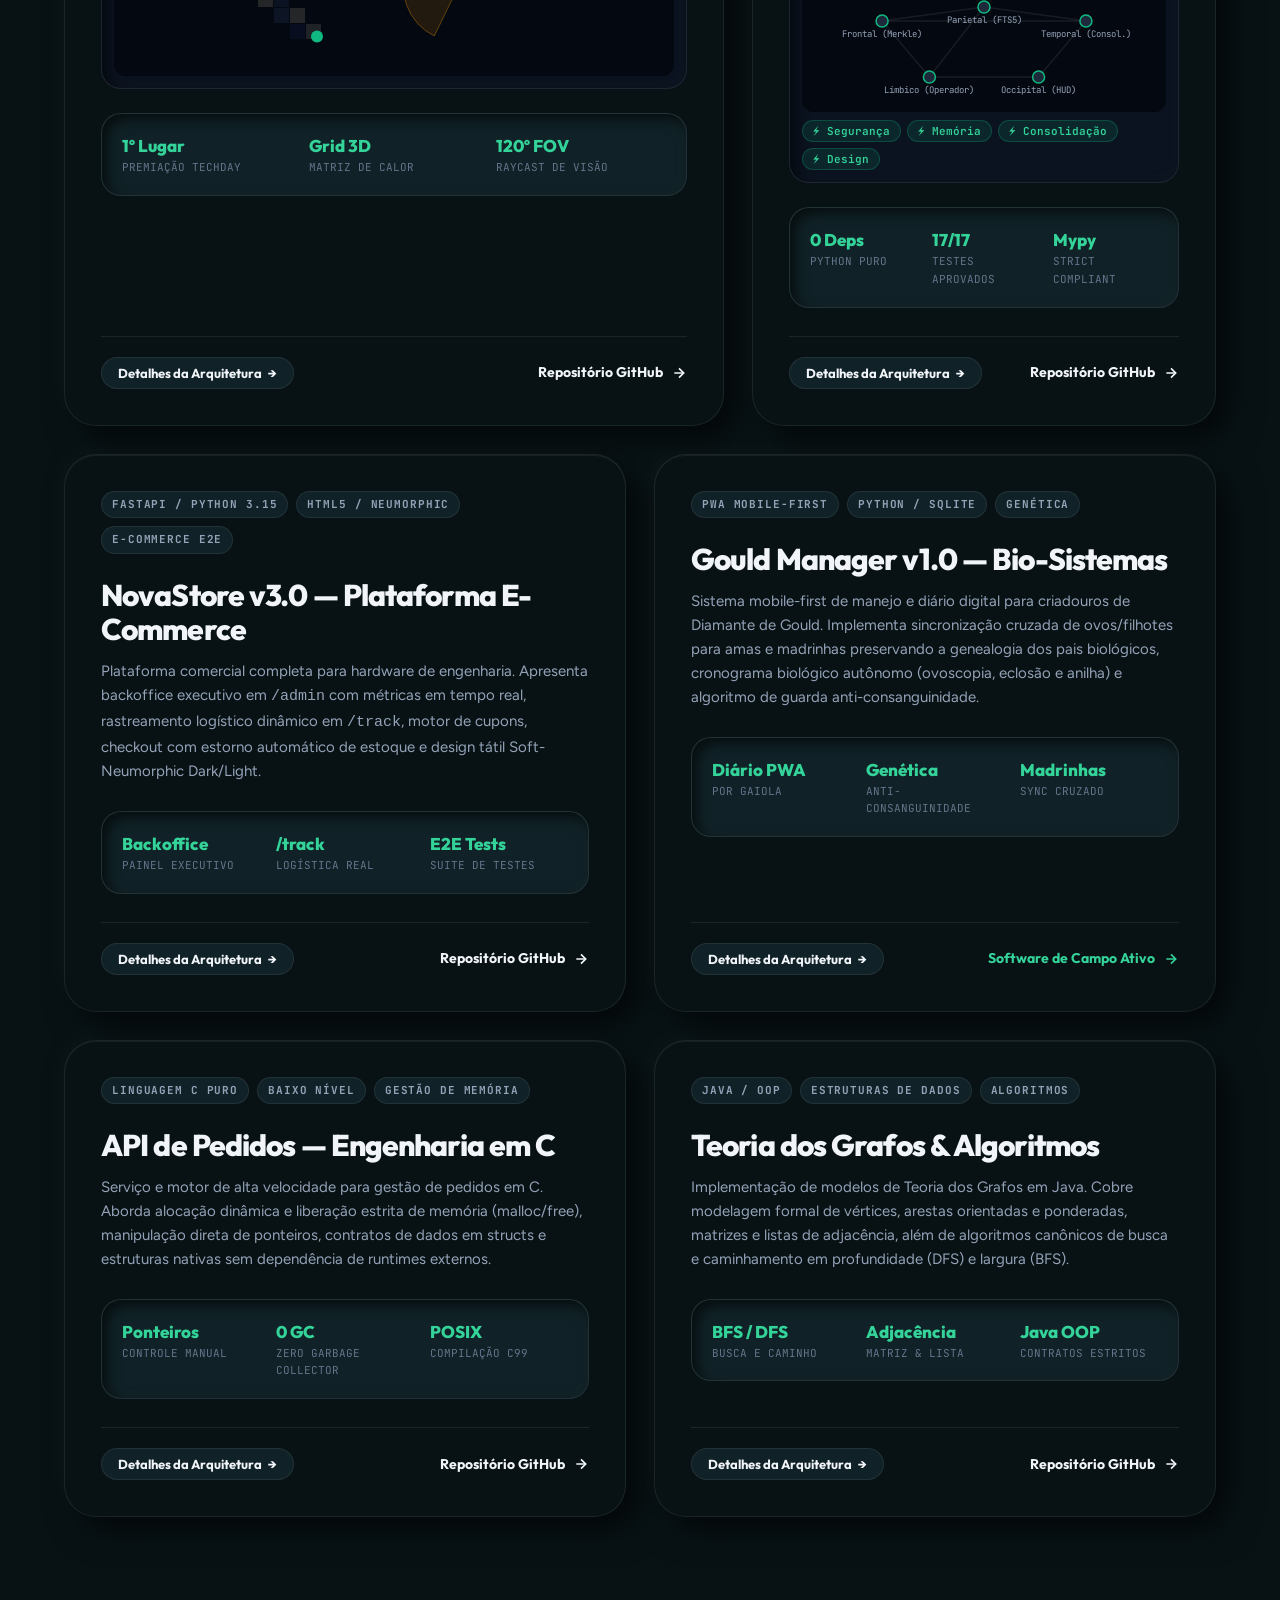
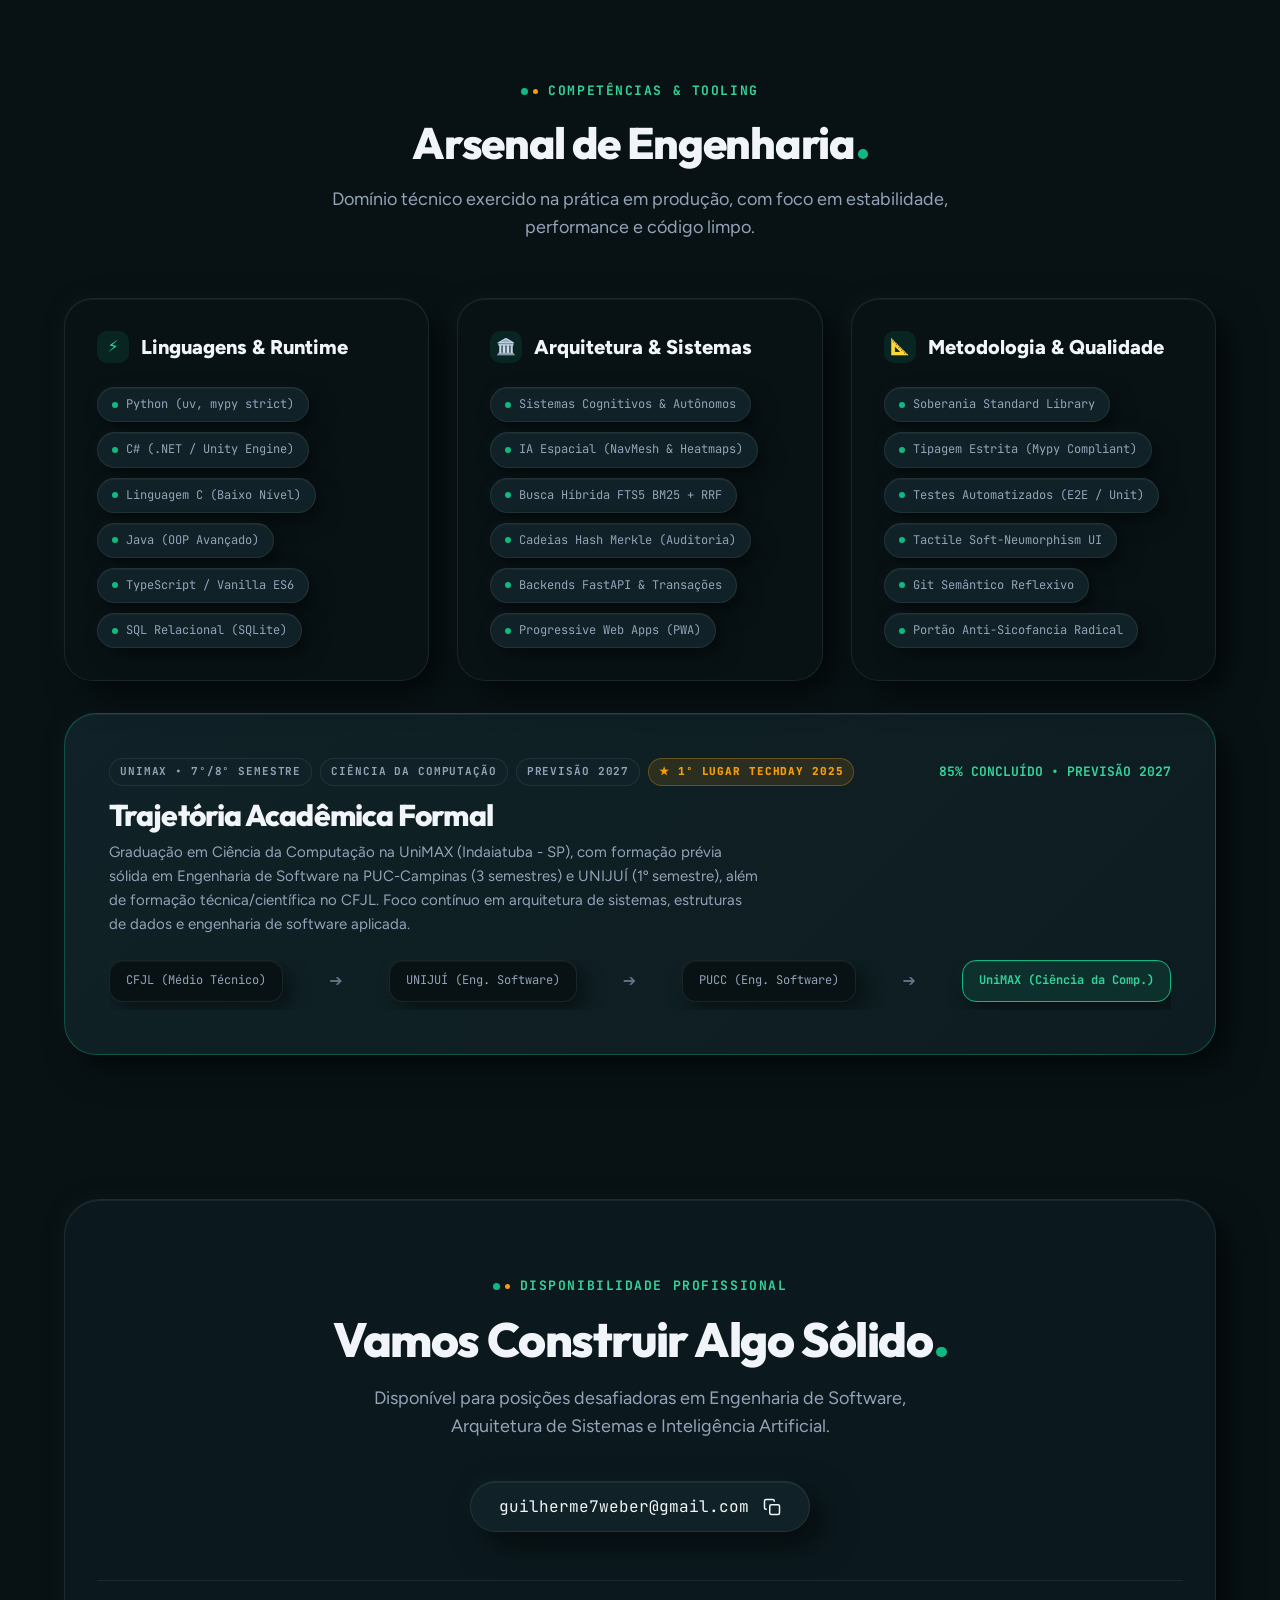
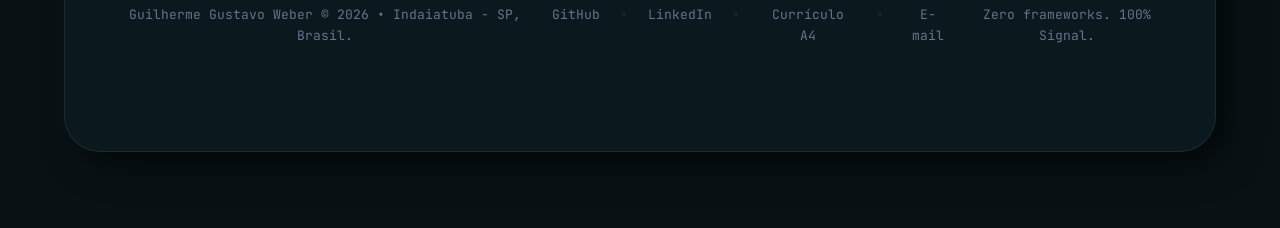
==== commit 559abb77: "feat(repo): vincular repositorio oficial do Tharium House" ====
--- a/index.html
+++ b/index.html
@@ -237,10 +237,10 @@
               <span>Detalhes da Arquitetura</span>
               <span>→</span>
             </button>
-            <span class="card-link-repo" style="color: var(--green-ink);">
-              <span>Assets & Scripts Locais</span>
+            <a href="https://github.com/GuilhermeGustavoWeber/tharium-house" target="_blank" rel="noopener noreferrer" class="card-link-repo">
+              <span>Repositório GitHub</span>
               <svg width="16" height="16" viewBox="0 0 24 24" fill="none" stroke="currentColor" stroke-width="2.5"><line x1="5" y1="12" x2="19" y2="12"></line><polyline points="12 5 19 12 12 19"></polyline></svg>
-            </span>
+            </a>
           </div>
         </article>
 
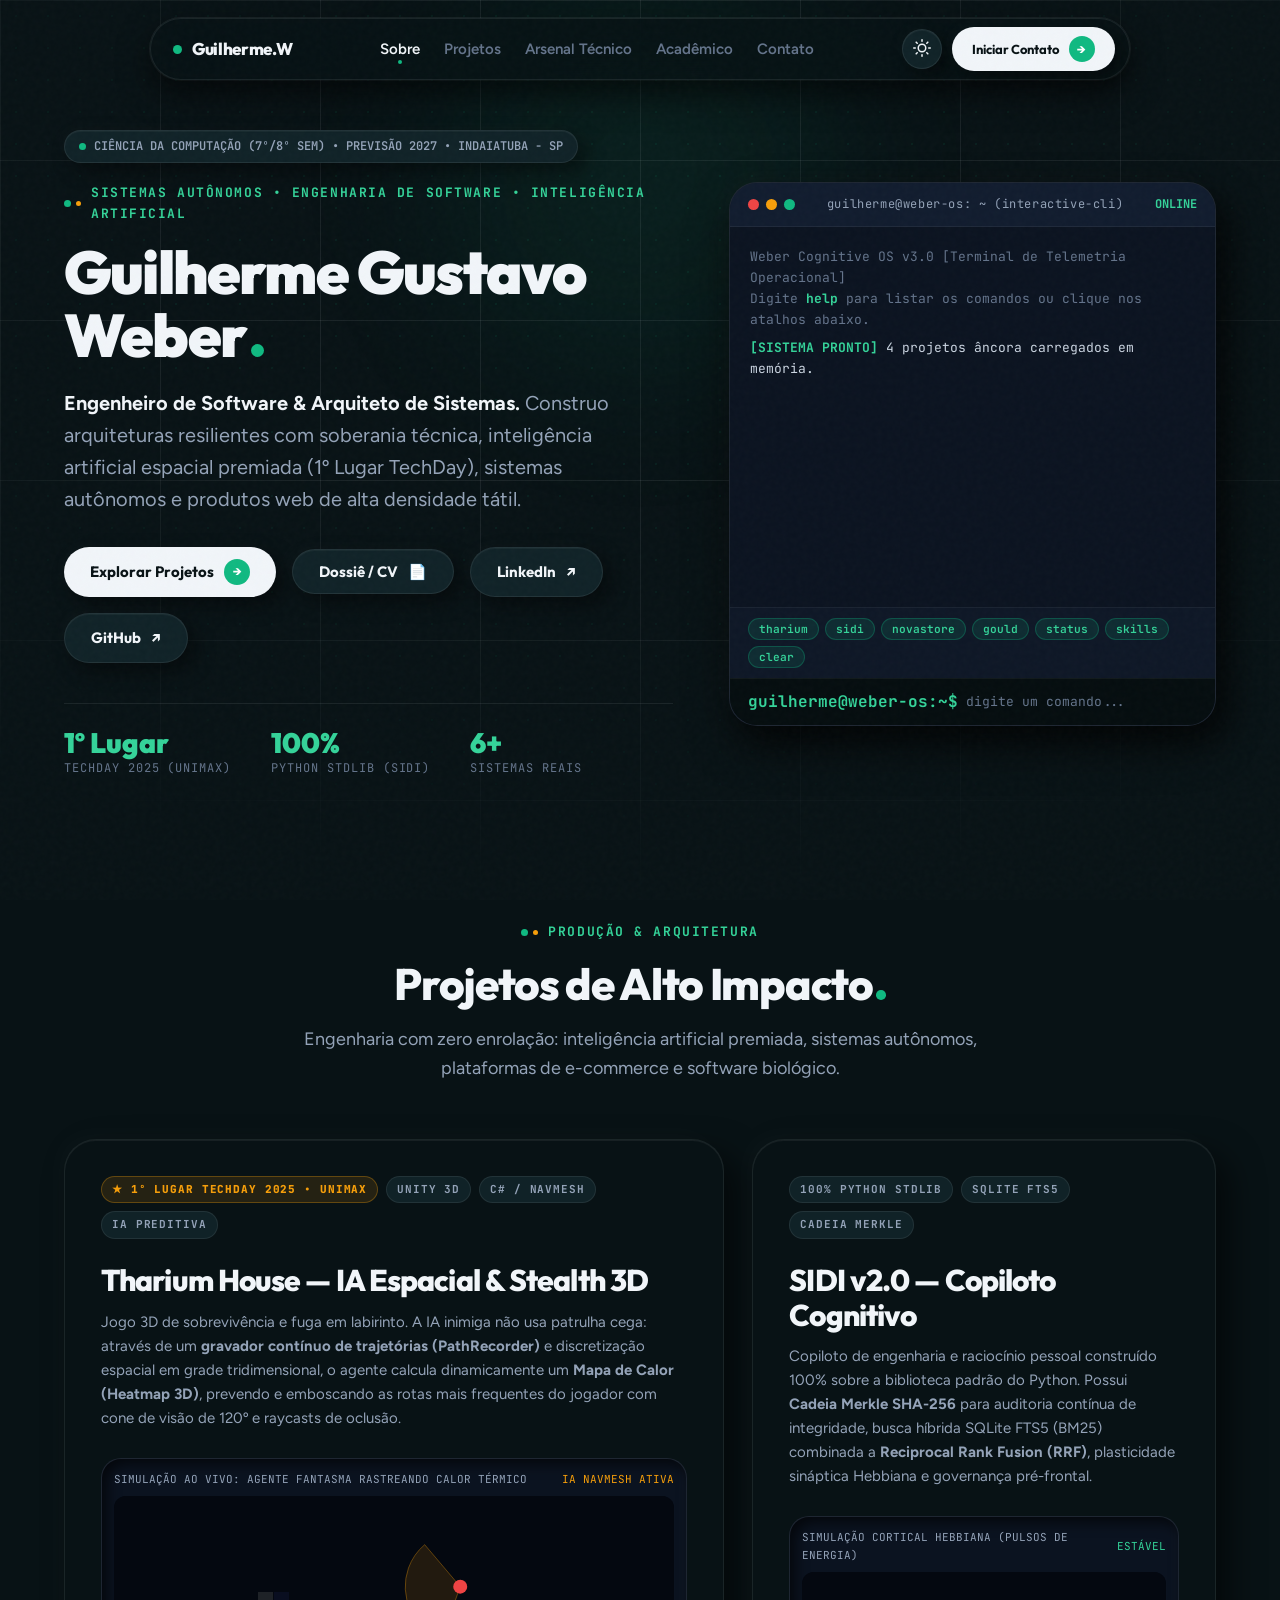
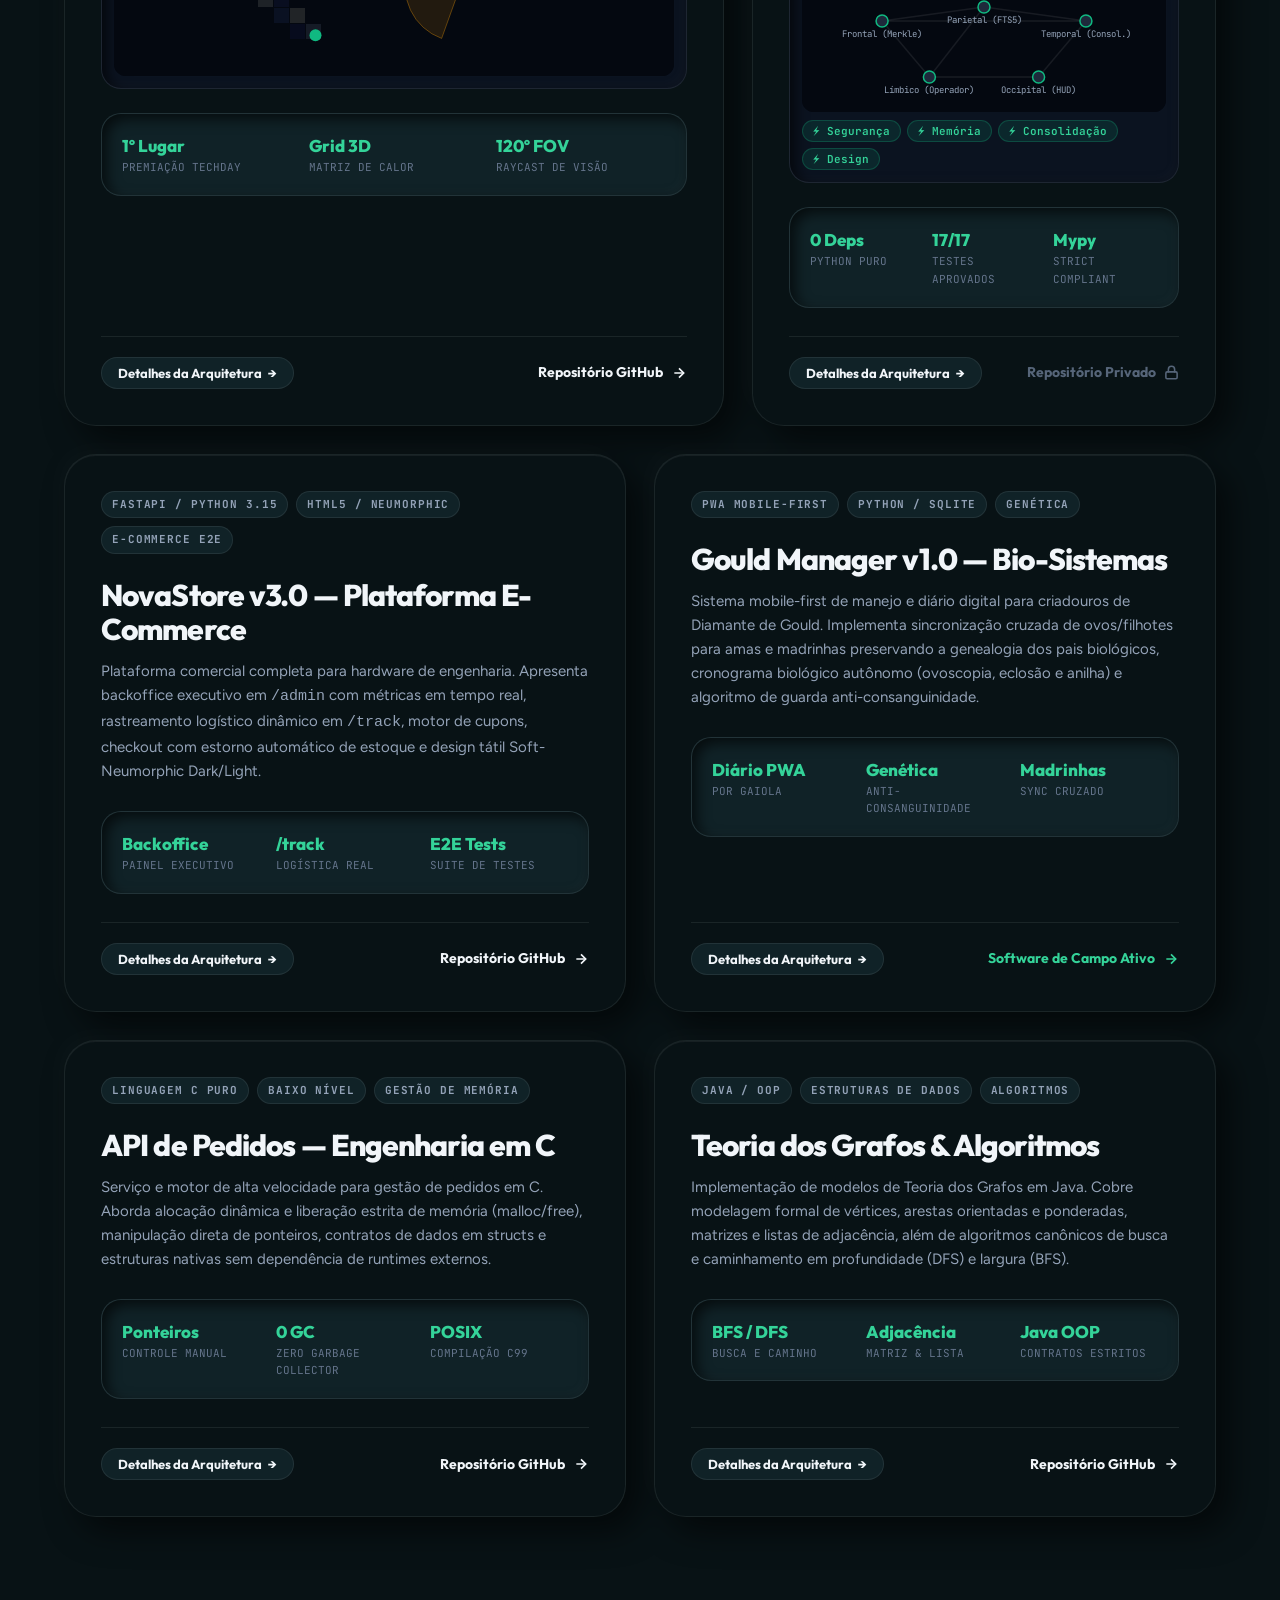
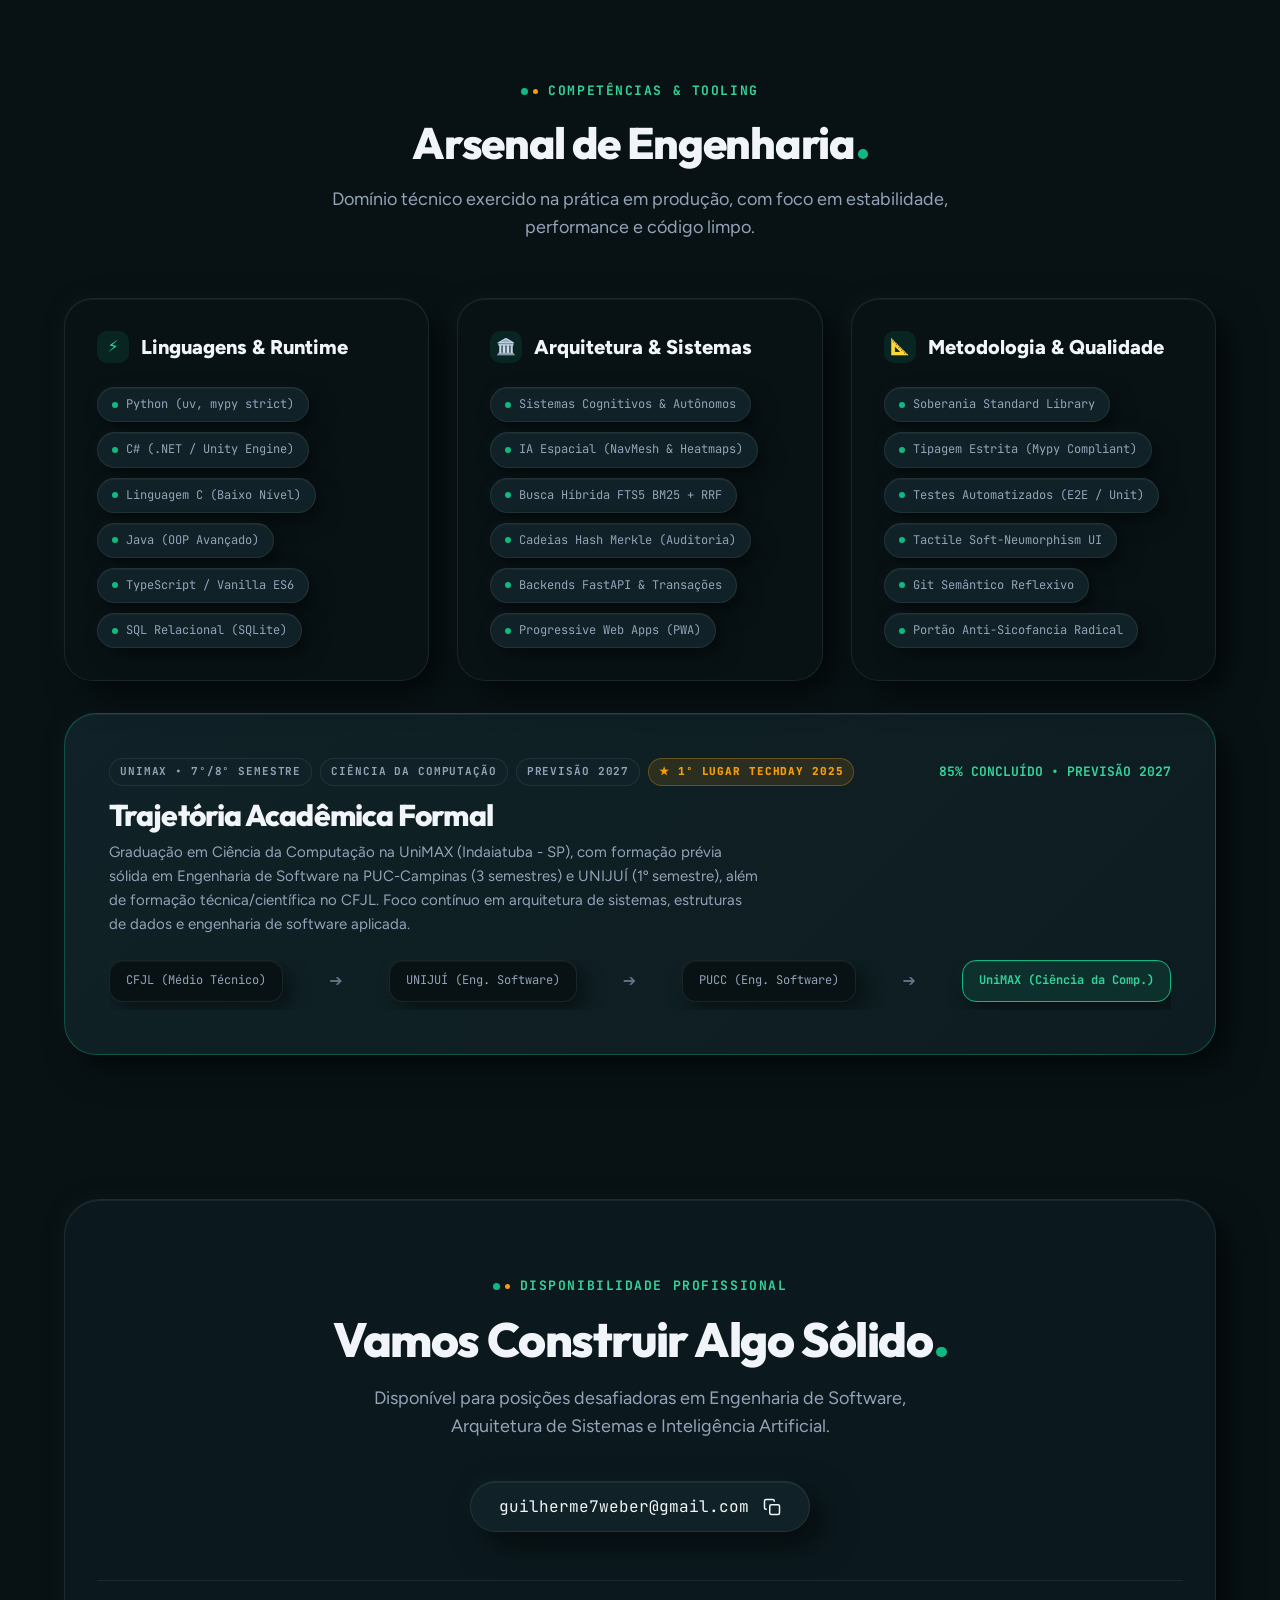
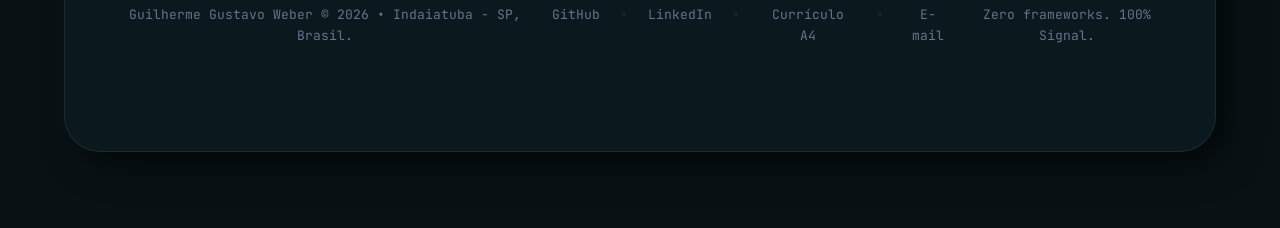
==== commit 57185e42: "sec(portfolio): update SIDI project link to private sovereign status" ====
--- a/index.html
+++ b/index.html
@@ -296,10 +296,10 @@
               <span>Detalhes da Arquitetura</span>
               <span>→</span>
             </button>
-            <a href="https://github.com/GuilhermeGustavoWeber/sidi" target="_blank" rel="noopener noreferrer" class="card-link-repo">
-              <span>Repositório GitHub</span>
-              <svg width="16" height="16" viewBox="0 0 24 24" fill="none" stroke="currentColor" stroke-width="2.5"><line x1="5" y1="12" x2="19" y2="12"></line><polyline points="12 5 19 12 12 19"></polyline></svg>
-            </a>
+            <span class="card-link-repo card-link-private" title="Repositório Privado e Soberano">
+              <span>Repositório Privado</span>
+              <svg width="15" height="15" viewBox="0 0 24 24" fill="none" stroke="currentColor" stroke-width="2.5" stroke-linecap="round" stroke-linejoin="round"><rect x="3" y="11" width="18" height="11" rx="2" ry="2"></rect><path d="M7 11V7a5 5 0 0 1 10 0v4"></path></svg>
+            </span>
           </div>
         </article>
 
--- a/styles.css
+++ b/styles.css
@@ -826,6 +826,20 @@
   transform: translateX(3px);
 }
 
+.card-link-private {
+  color: var(--muted);
+  cursor: default;
+  opacity: 0.85;
+}
+
+.card-link-private:hover {
+  color: var(--peach);
+}
+
+.card-link-private:hover svg {
+  transform: none;
+}
+
 /* Simulador Canvas do Tharium Heatmap */
 .heatmap-canvas-container {
   background: #0B1320;
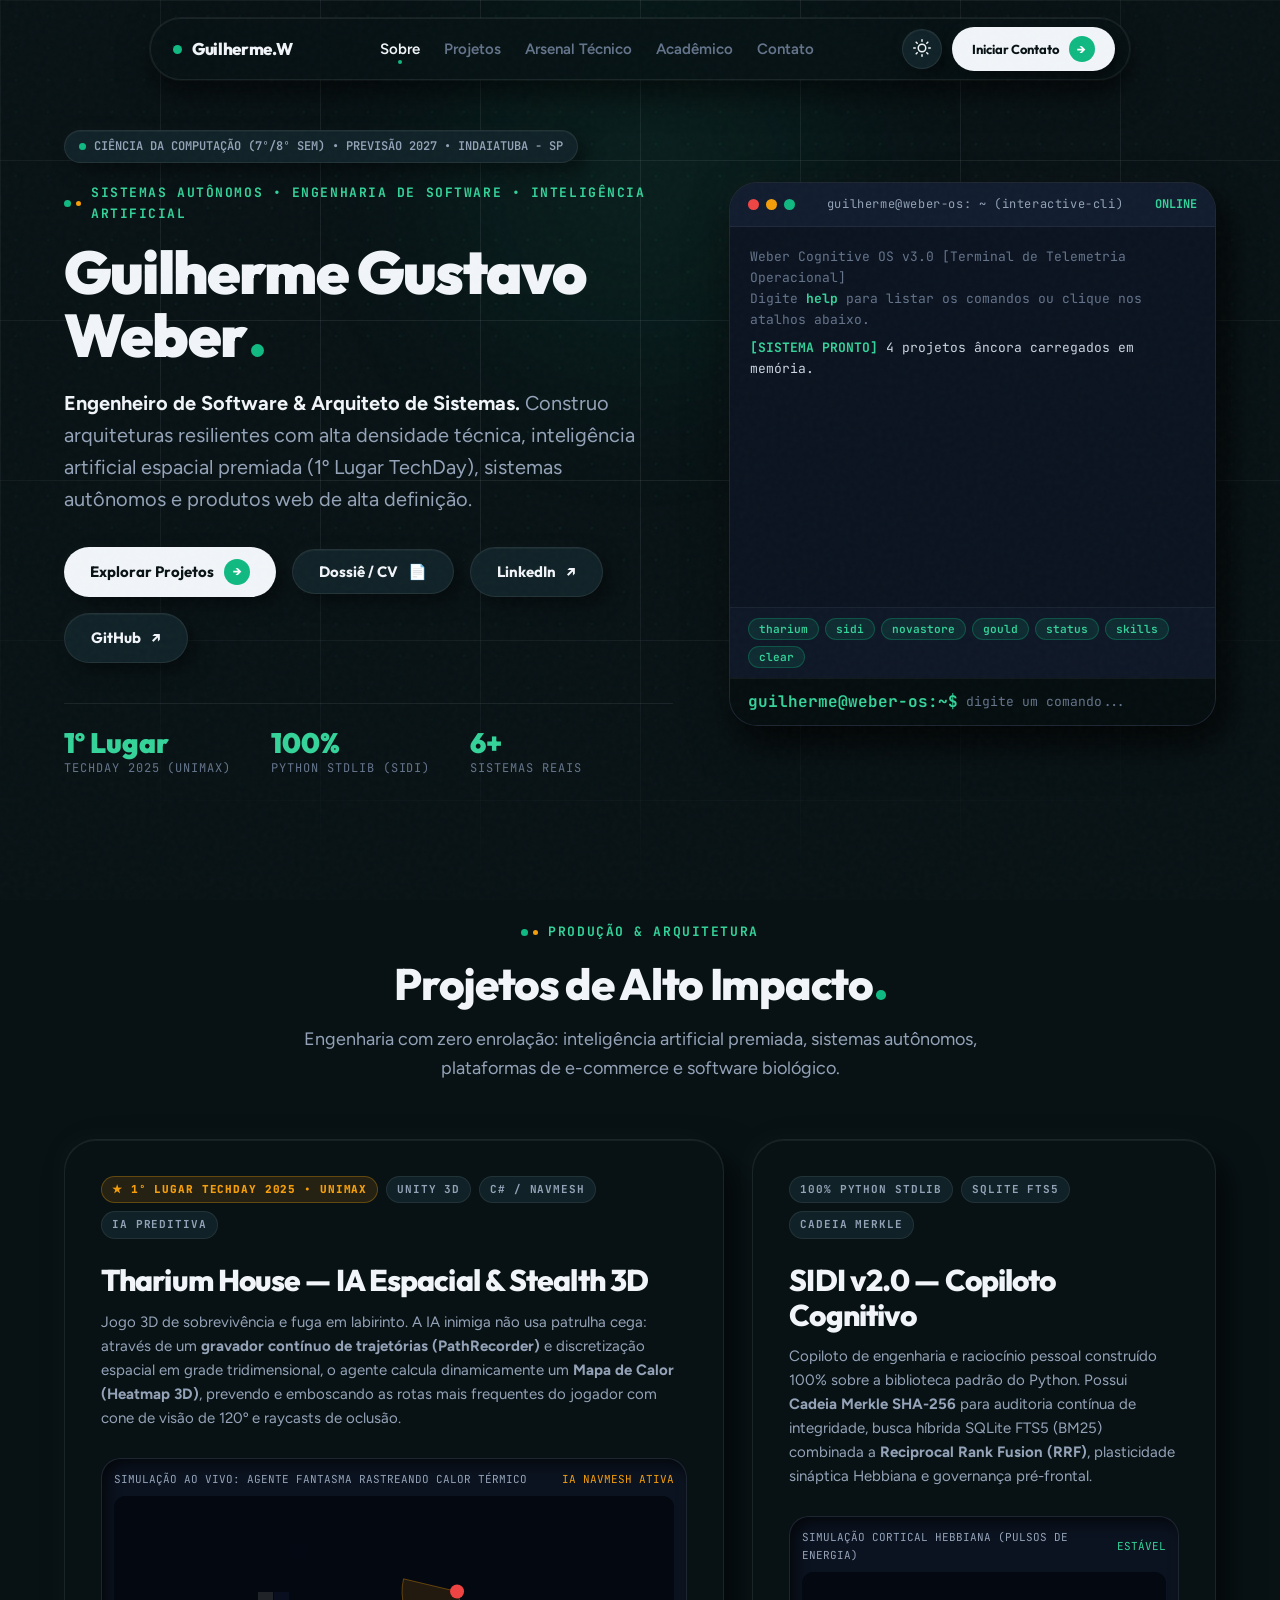
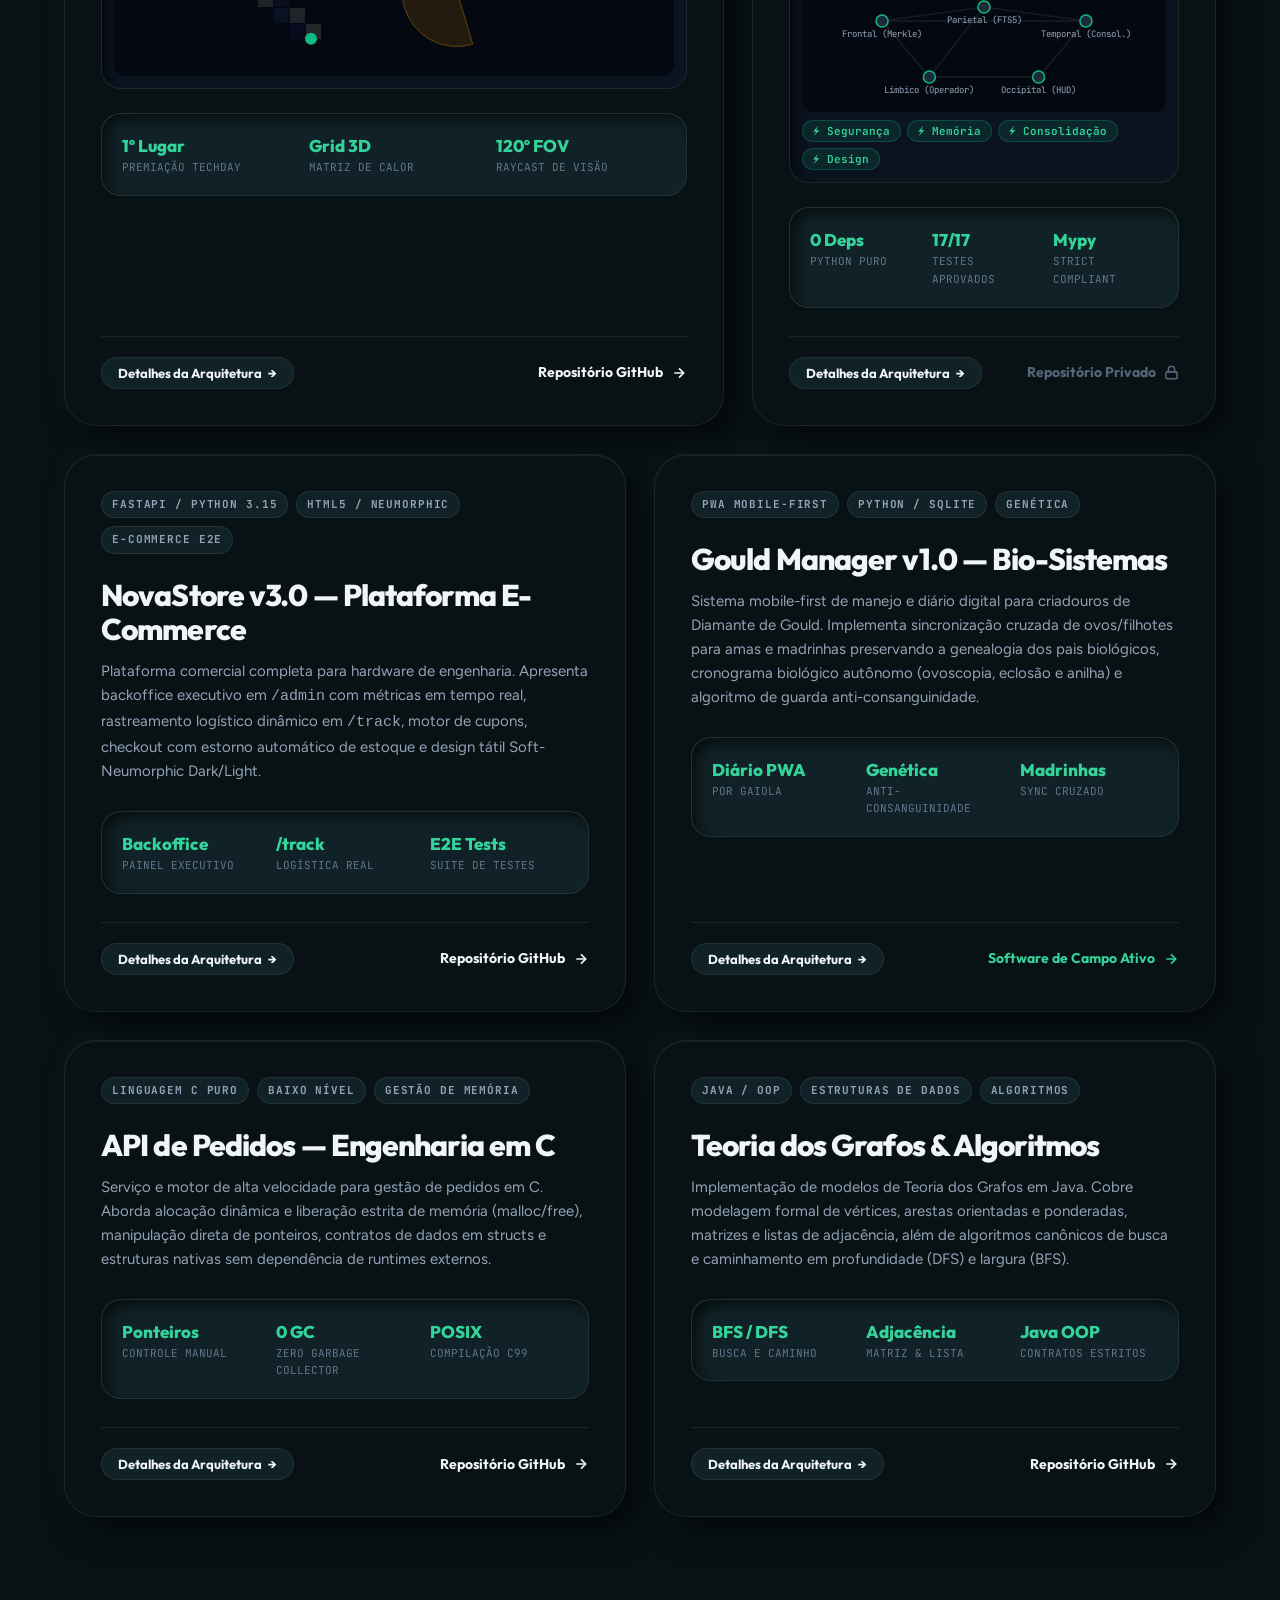
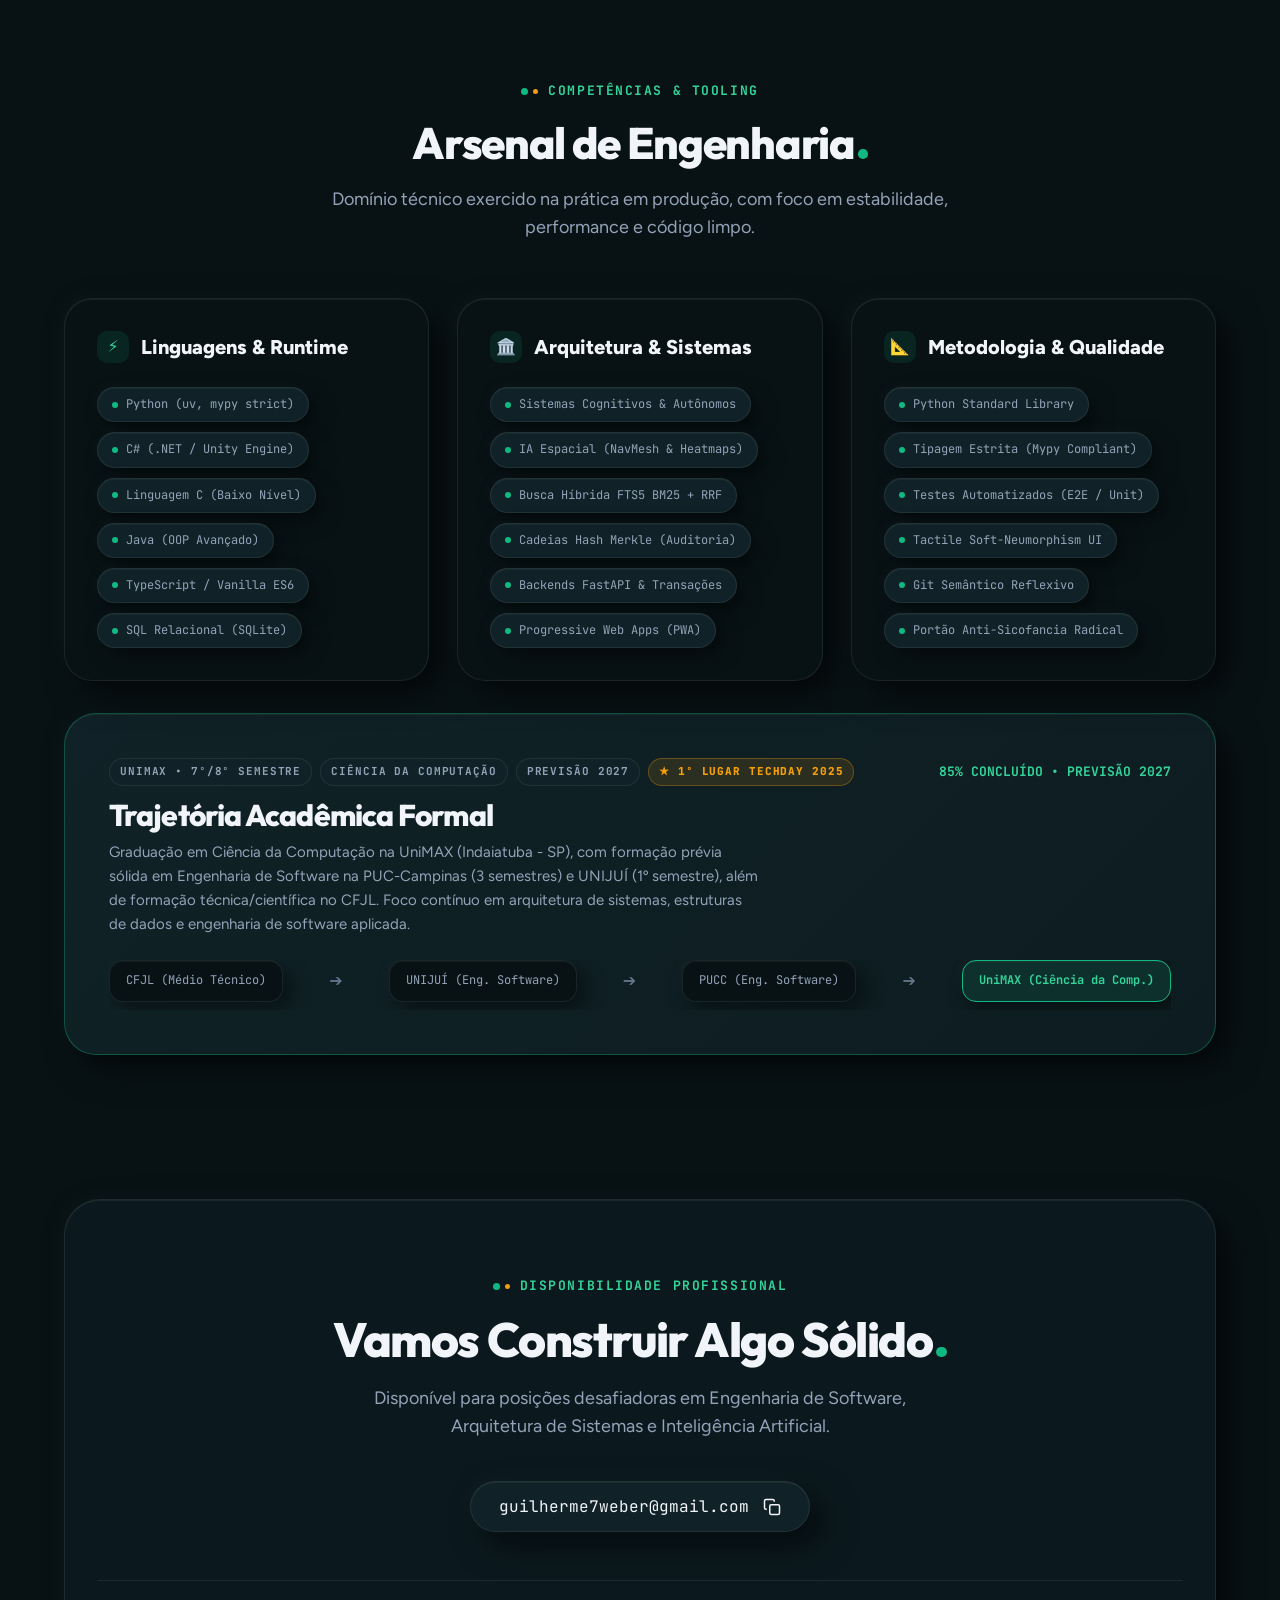
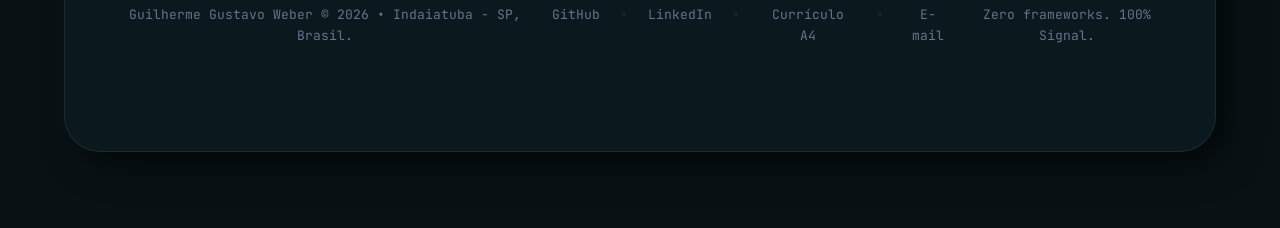
==== commit 128a51b4: "docs: remove soberano references across portfolio and resume" ====
--- a/index.html
+++ b/index.html
@@ -91,7 +91,7 @@
           </h1>
 
           <p class="hero-subtitle">
-            <strong>Engenheiro de Software & Arquiteto de Sistemas.</strong> Construo arquiteturas resilientes com soberania técnica, inteligência artificial espacial premiada (1º Lugar TechDay), sistemas autônomos e produtos web de alta densidade tátil.
+            <strong>Engenheiro de Software & Arquiteto de Sistemas.</strong> Construo arquiteturas resilientes com alta densidade técnica, inteligência artificial espacial premiada (1º Lugar TechDay), sistemas autônomos e produtos web de alta definição.
           </p>
 
           <div class="hero-actions">
@@ -296,7 +296,7 @@
               <span>Detalhes da Arquitetura</span>
               <span>→</span>
             </button>
-            <span class="card-link-repo card-link-private" title="Repositório Privado e Soberano">
+            <span class="card-link-repo card-link-private" title="Repositório Privado">
               <span>Repositório Privado</span>
               <svg width="15" height="15" viewBox="0 0 24 24" fill="none" stroke="currentColor" stroke-width="2.5" stroke-linecap="round" stroke-linejoin="round"><rect x="3" y="11" width="18" height="11" rx="2" ry="2"></rect><path d="M7 11V7a5 5 0 0 1 10 0v4"></path></svg>
             </span>
@@ -536,7 +536,7 @@
             <span>Metodologia & Qualidade</span>
           </div>
           <div class="skill-tags-list">
-            <span class="skill-chip"><span class="dot"></span>Soberania Standard Library</span>
+            <span class="skill-chip"><span class="dot"></span>Python Standard Library</span>
             <span class="skill-chip"><span class="dot"></span>Tipagem Estrita (Mypy Compliant)</span>
             <span class="skill-chip"><span class="dot"></span>Testes Automatizados (E2E / Unit)</span>
             <span class="skill-chip"><span class="dot"></span>Tactile Soft-Neumorphism UI</span>
@@ -655,7 +655,7 @@
         </div>
         <div class="modal-body" style="max-height: 70vh; overflow-y: auto;">
           <h4>Perfil & Resumo Profissional</h4>
-          <p>Graduando em Ciência da Computação (7º/8º semestre, UniMAX, previsão 2027) com formação prévia em Engenharia de Software (PUC-Campinas e UNIJUÍ). Vencedor do <strong>1º Lugar Geral no TechDay 2025</strong> com inteligência artificial adaptativa em 3D. Especialista em sistemas cognitivos autônomos (Python / SQLite FTS5 / Merkle Trees), arquiteturas web escaláveis (FastAPI / TypeScript) e engenharia de baixo nível em Linguagem C. Praticante de soberania técnica, código limpo, tipagem estrita (mypy strict) e integridade criptográfica.</p>
+          <p>Graduando em Ciência da Computação (7º/8º semestre, UniMAX, previsão 2027) com formação prévia em Engenharia de Software (PUC-Campinas e UNIJUÍ). Vencedor do <strong>1º Lugar Geral no TechDay 2025</strong> com inteligência artificial adaptativa em 3D. Especialista em sistemas cognitivos autônomos (Python / SQLite FTS5 / Merkle Trees), arquiteturas web escaláveis (FastAPI / TypeScript) e engenharia de baixo nível em Linguagem C. Praticante de código limpo, tipagem estrita (mypy strict) e integridade criptográfica.</p>
           
           <h4>Premiações & Reconhecimento</h4>
           <p><strong>★ 1º Lugar no TechDay 2025 (UniMAX)</strong> — Projeto Tharium House: Jogo 3D desenvolvido em Unity/C# com motor proprietário de IA de perseguição estocástica por discretização volumétrica de calor tridimensional (0.5s) e cone de visão trigonométrico de 120º.</p>
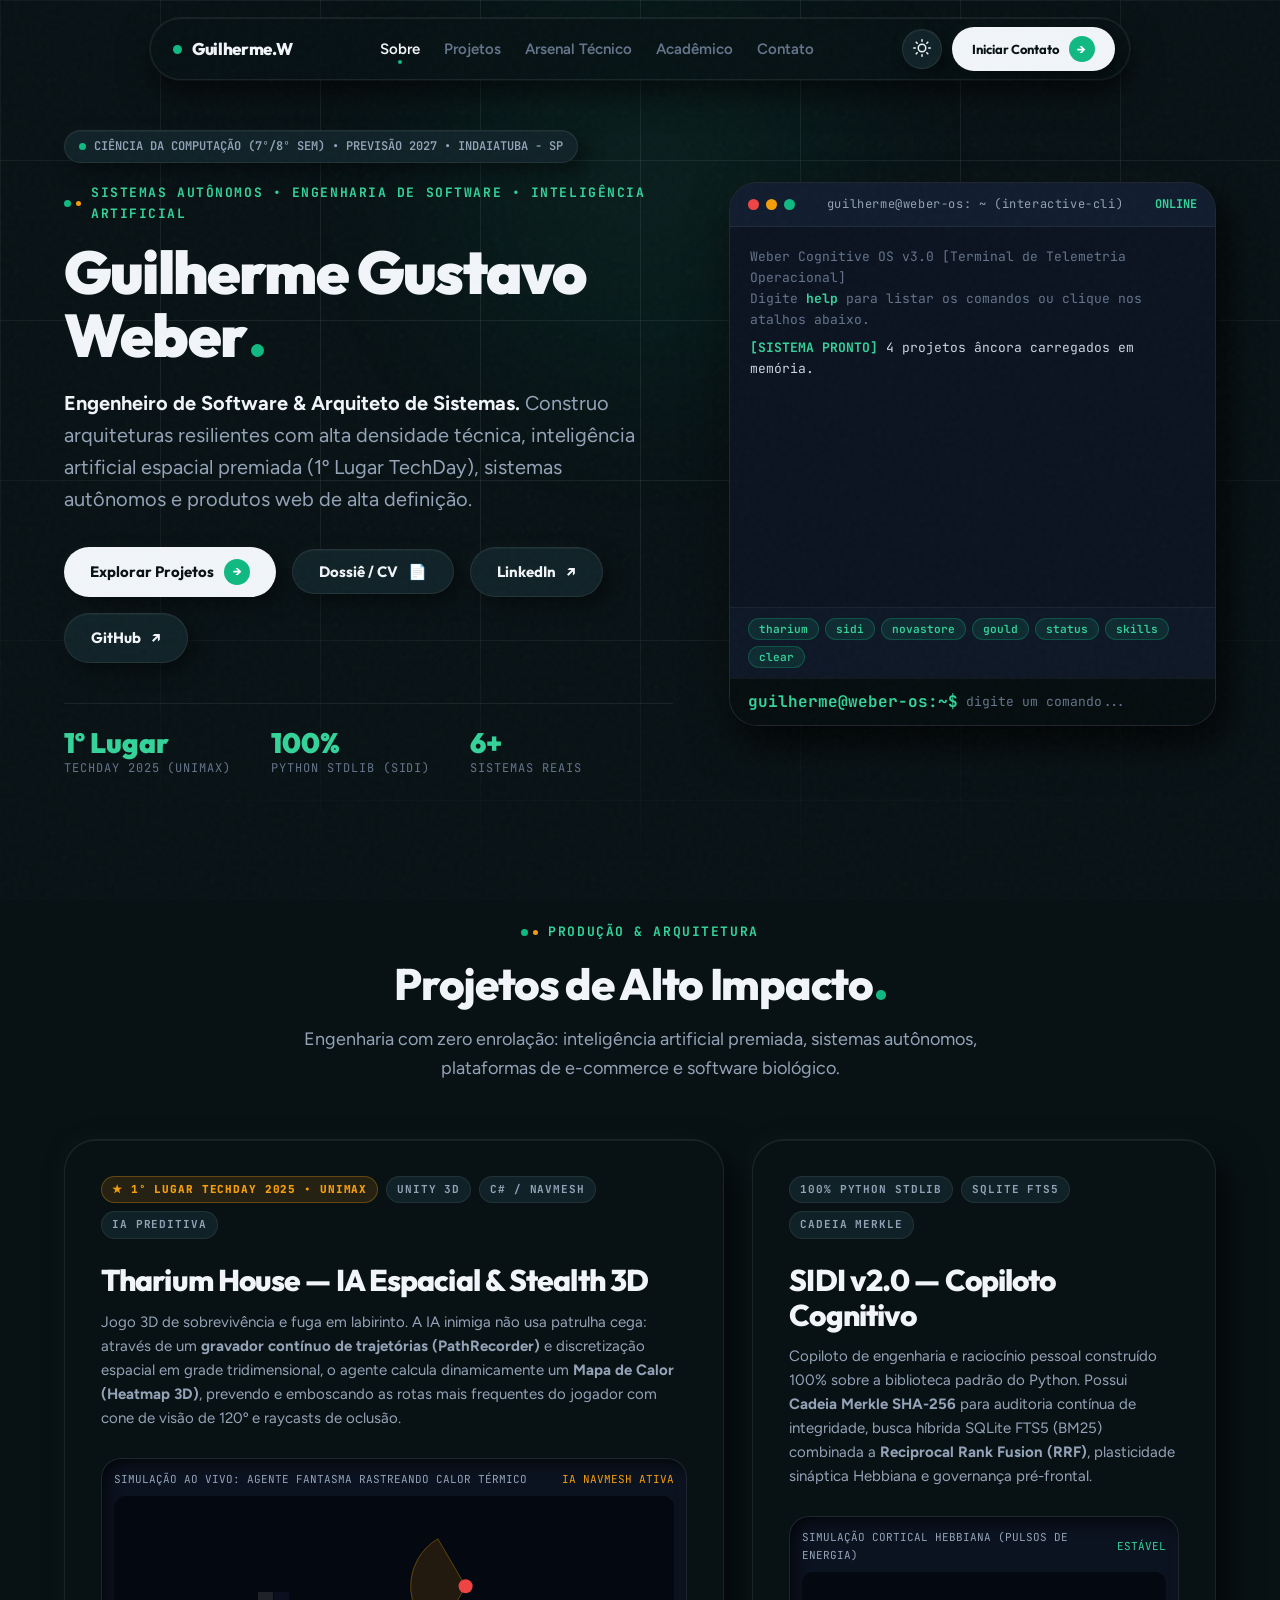
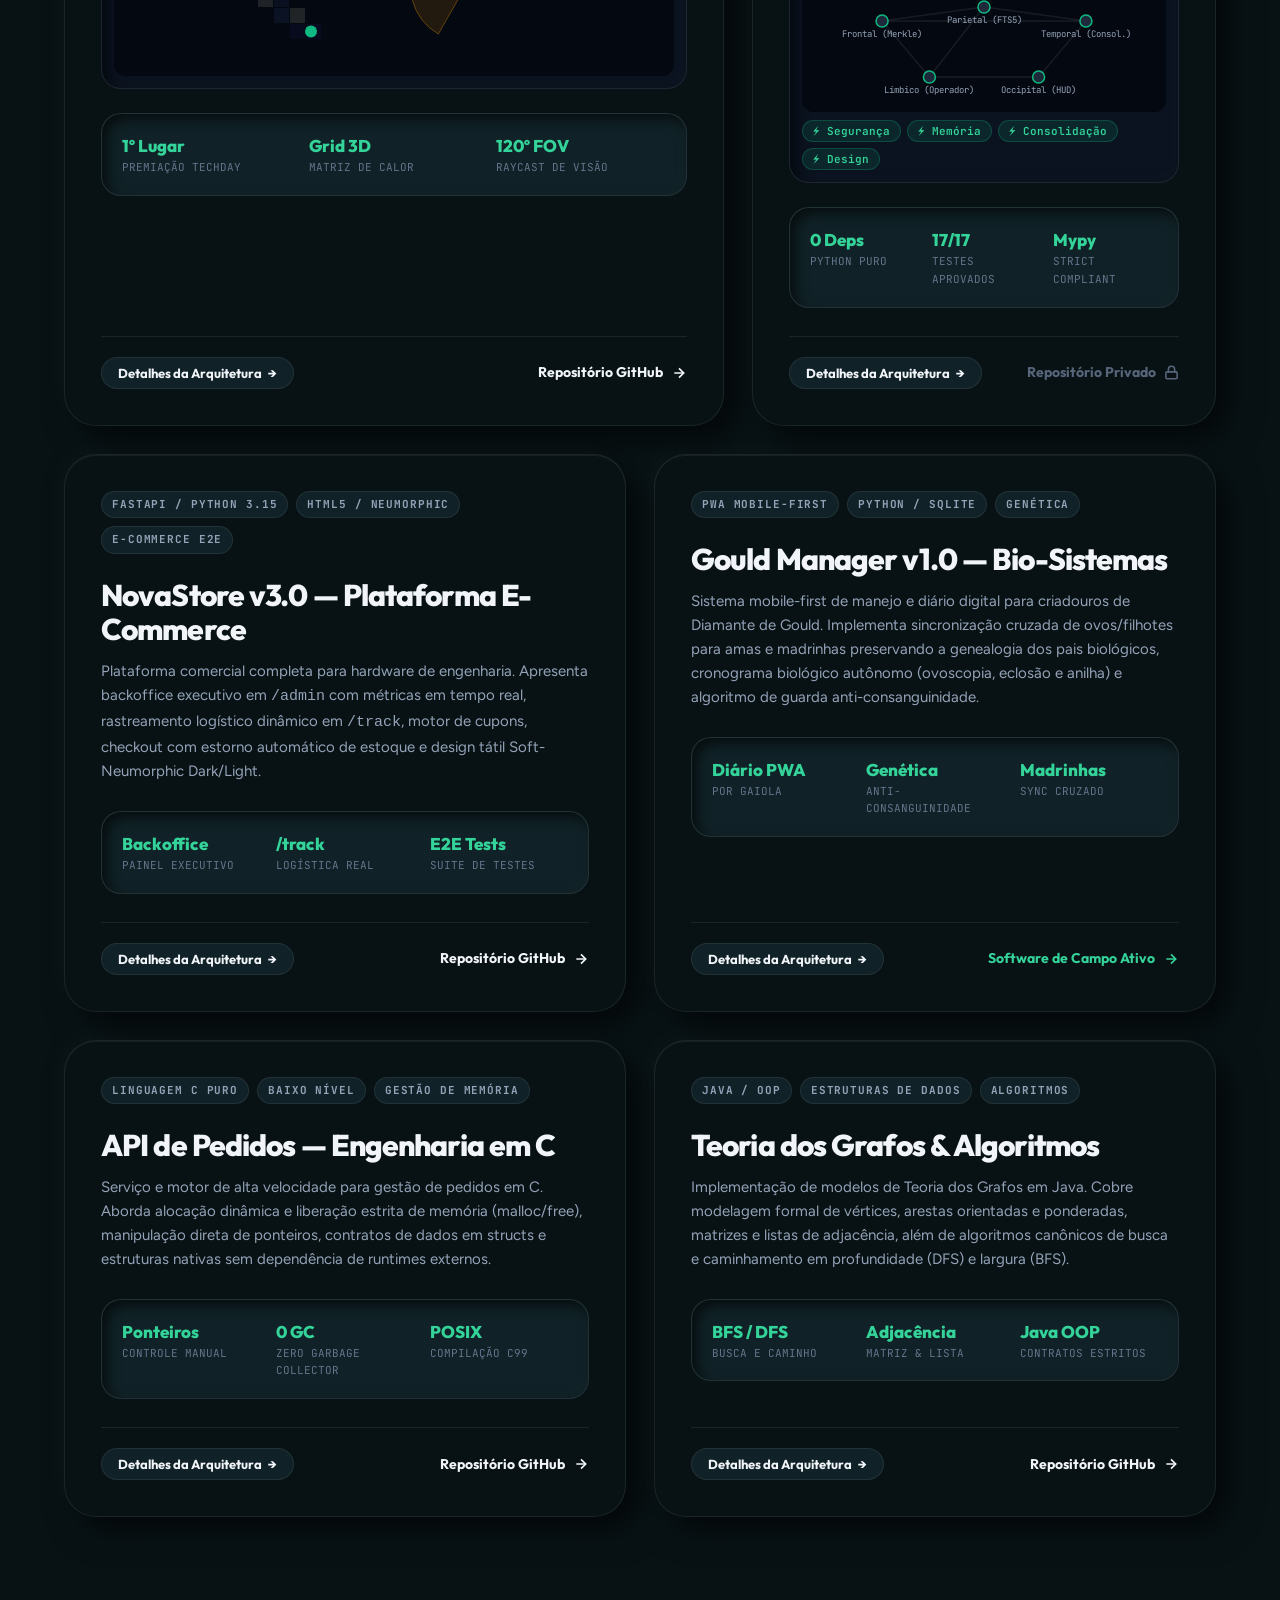
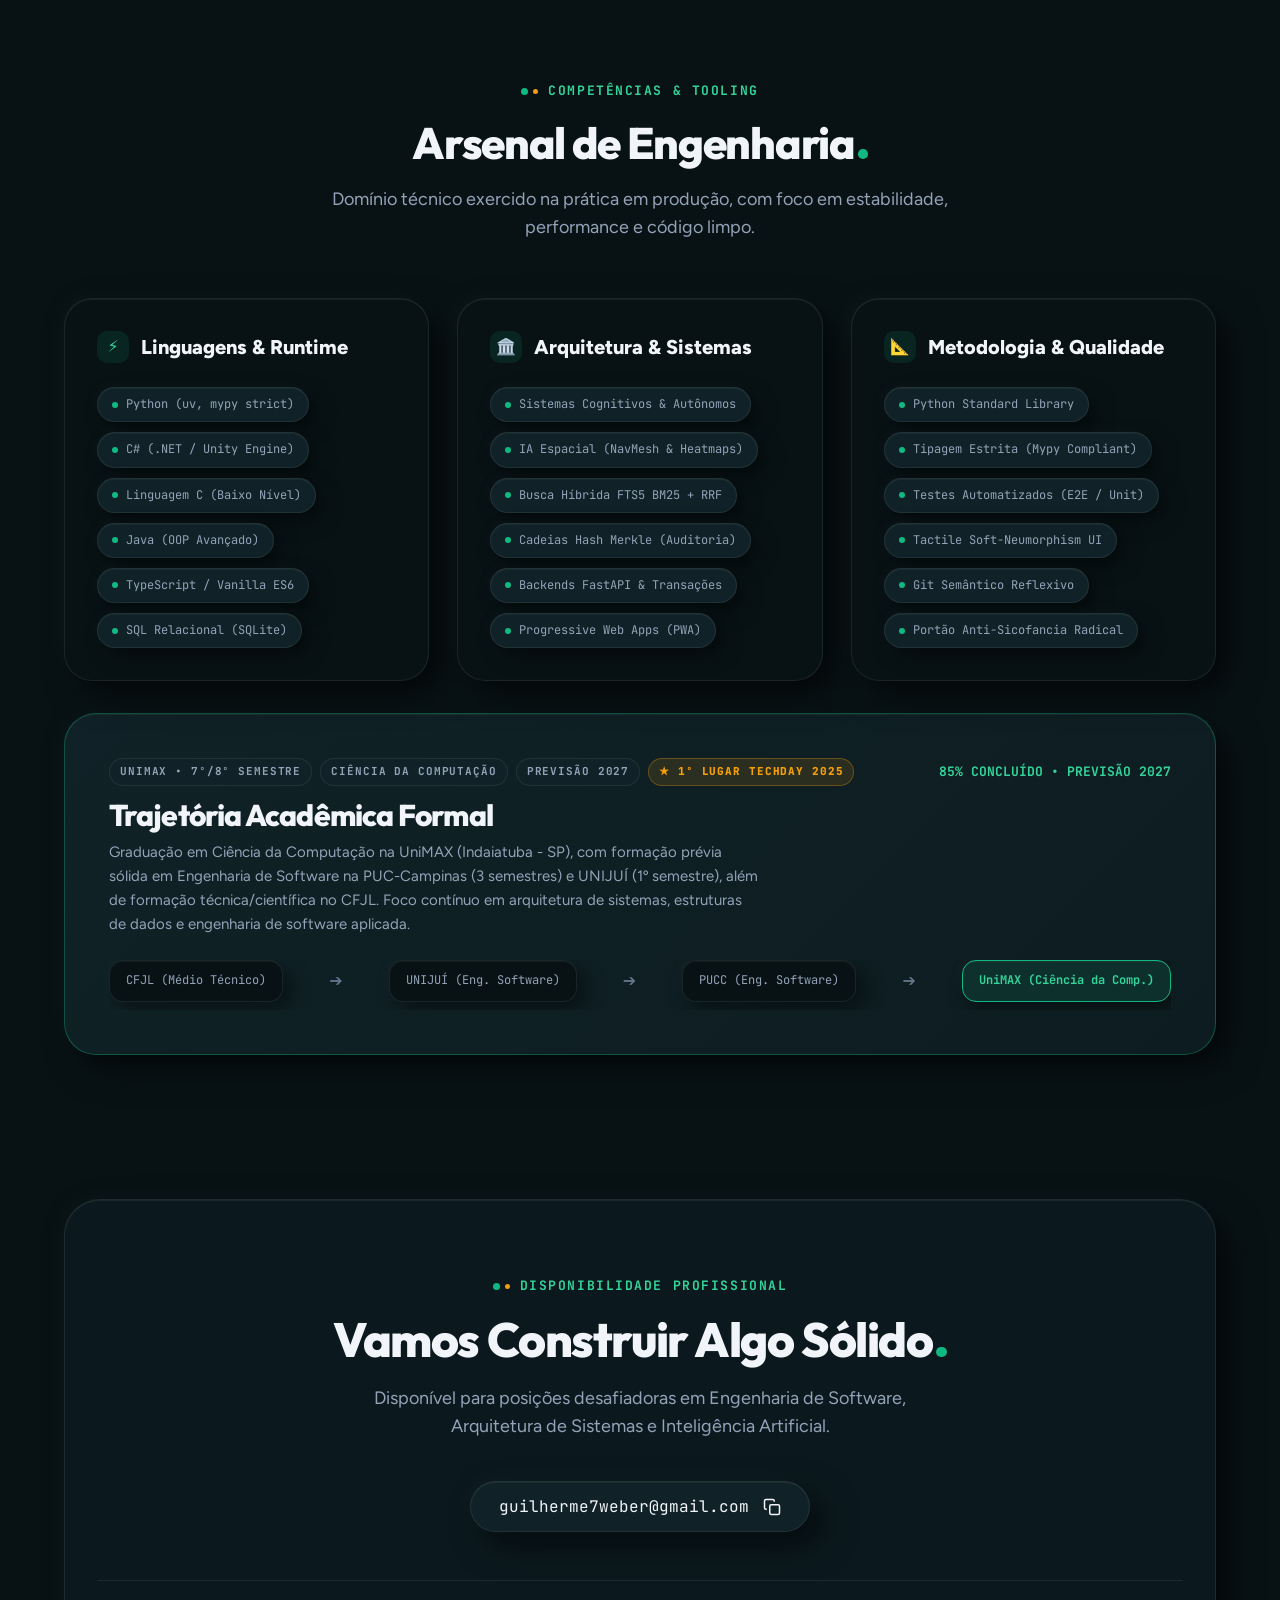
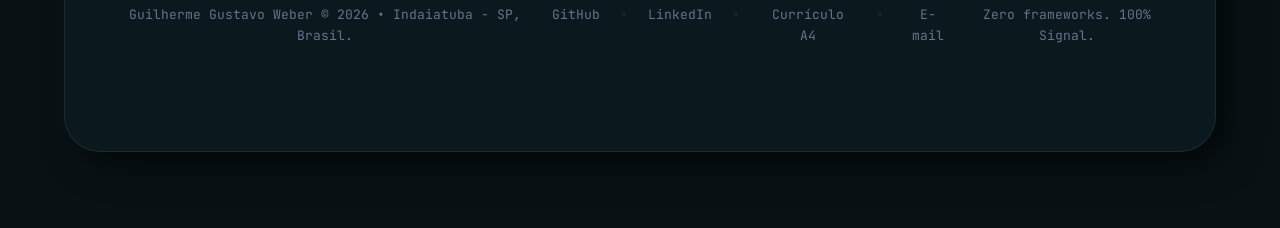
==== commit 92517a5d: "feat(cv): remover opcao de download do curriculo tradicional antigo" ====
--- a/index.html
+++ b/index.html
@@ -691,12 +691,8 @@
         </div>
         <div class="modal-footer" style="flex-wrap: wrap; gap: 10px;">
           <a href="curriculo.html" target="_blank" class="btn btn-secondary" style="padding: 9px 18px; font-size: 0.8125rem;">
-            <span>Abrir Versão A4 / Impressão</span>
+            <span>Abrir Versão A4 / PDF</span>
             <span>📄</span>
-          </a>
-          <a href="curriculo-guilherme-gustavo-weber.pdf" download class="btn btn-secondary" style="padding: 9px 18px; font-size: 0.8125rem;">
-            <span>Baixar PDF</span>
-            <span>💾</span>
           </a>
           <a href="mailto:guilherme7weber@gmail.com" class="btn btn-primary" style="padding: 9px 18px; font-size: 0.8125rem;">
             <span>Iniciar Contato</span>
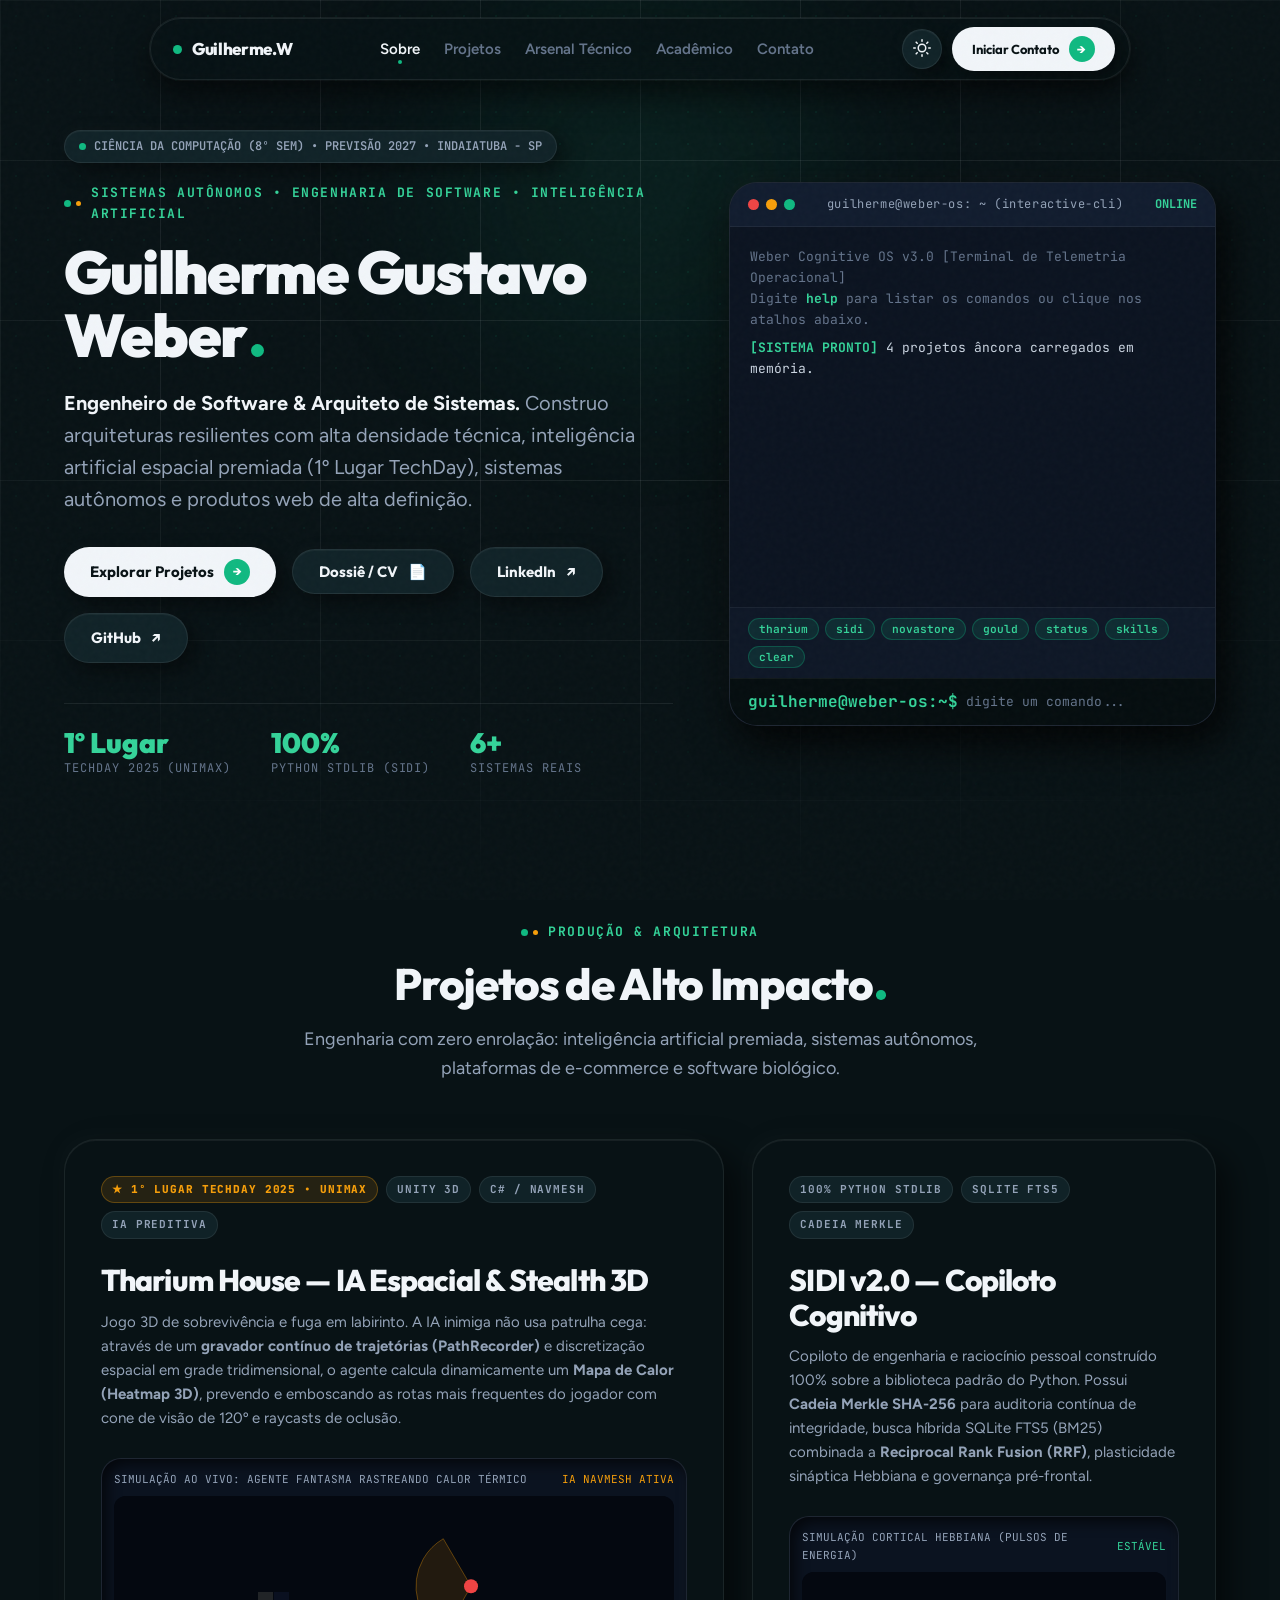
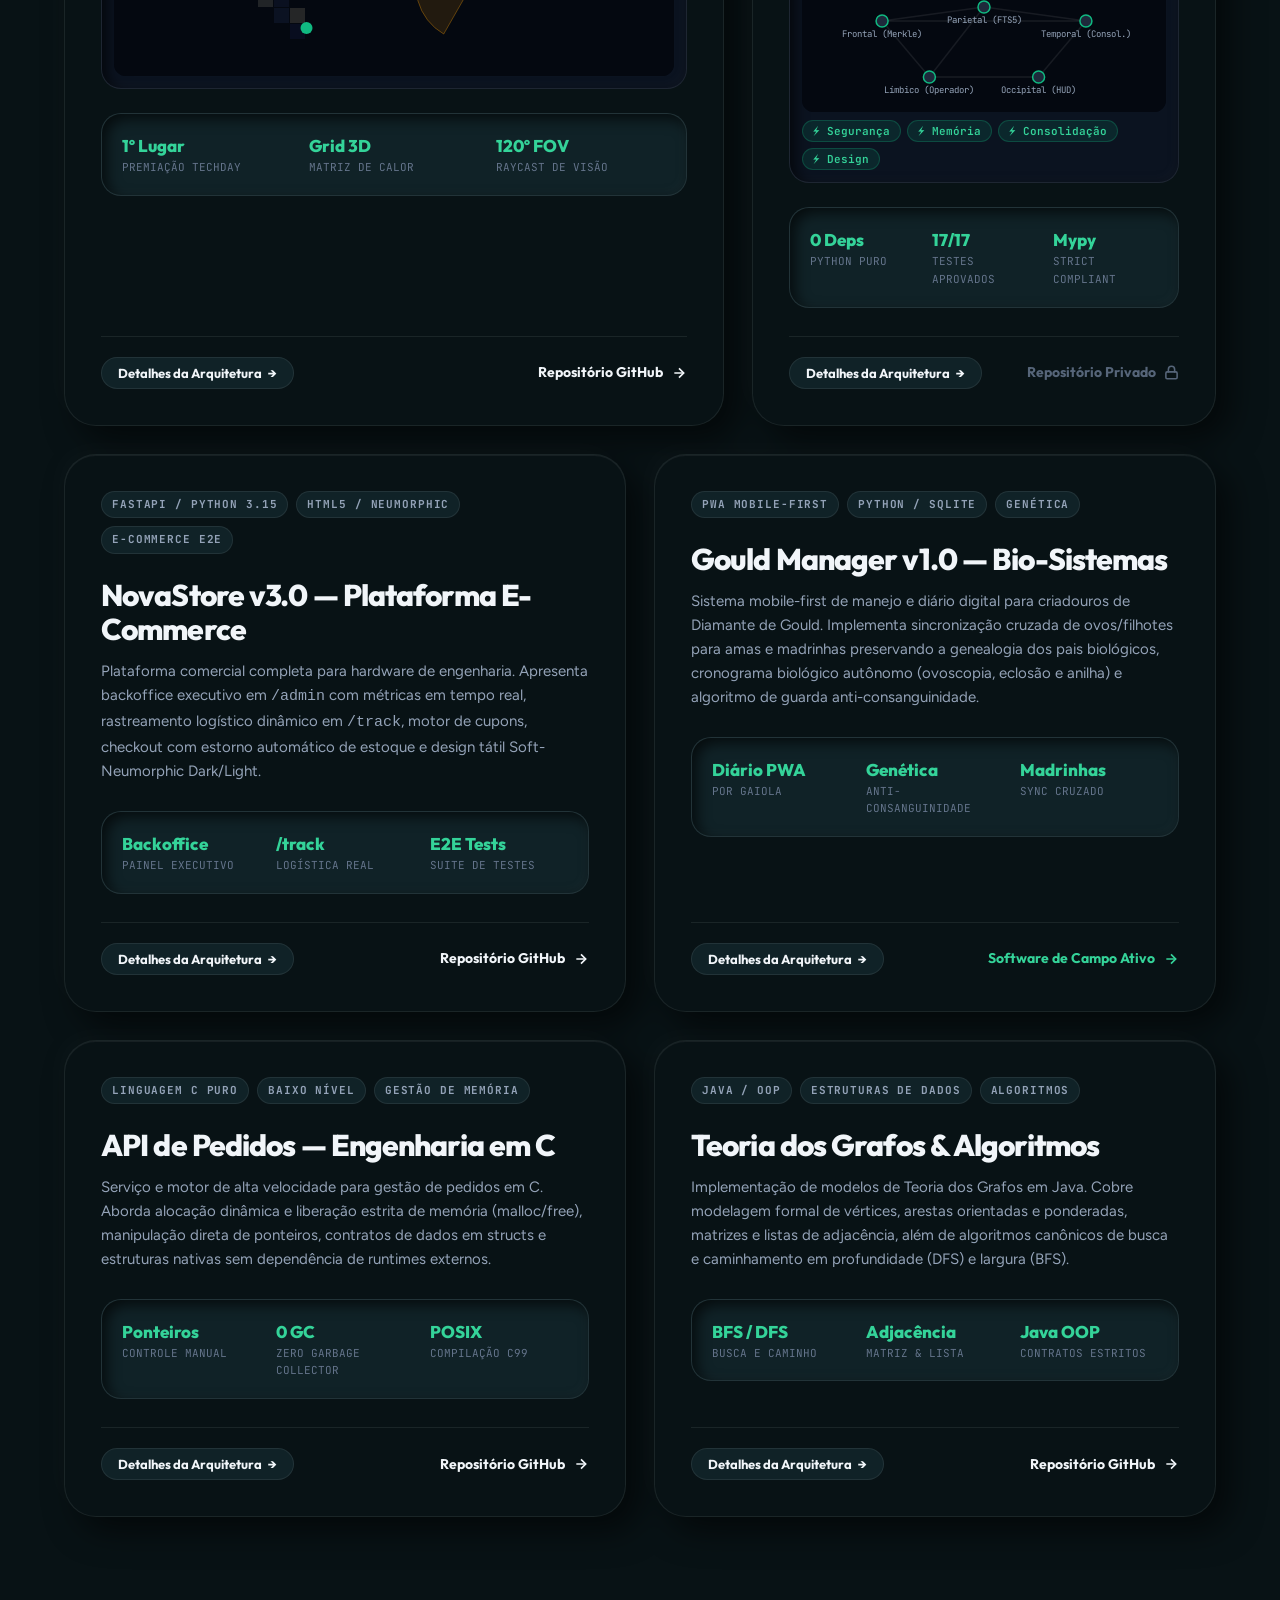
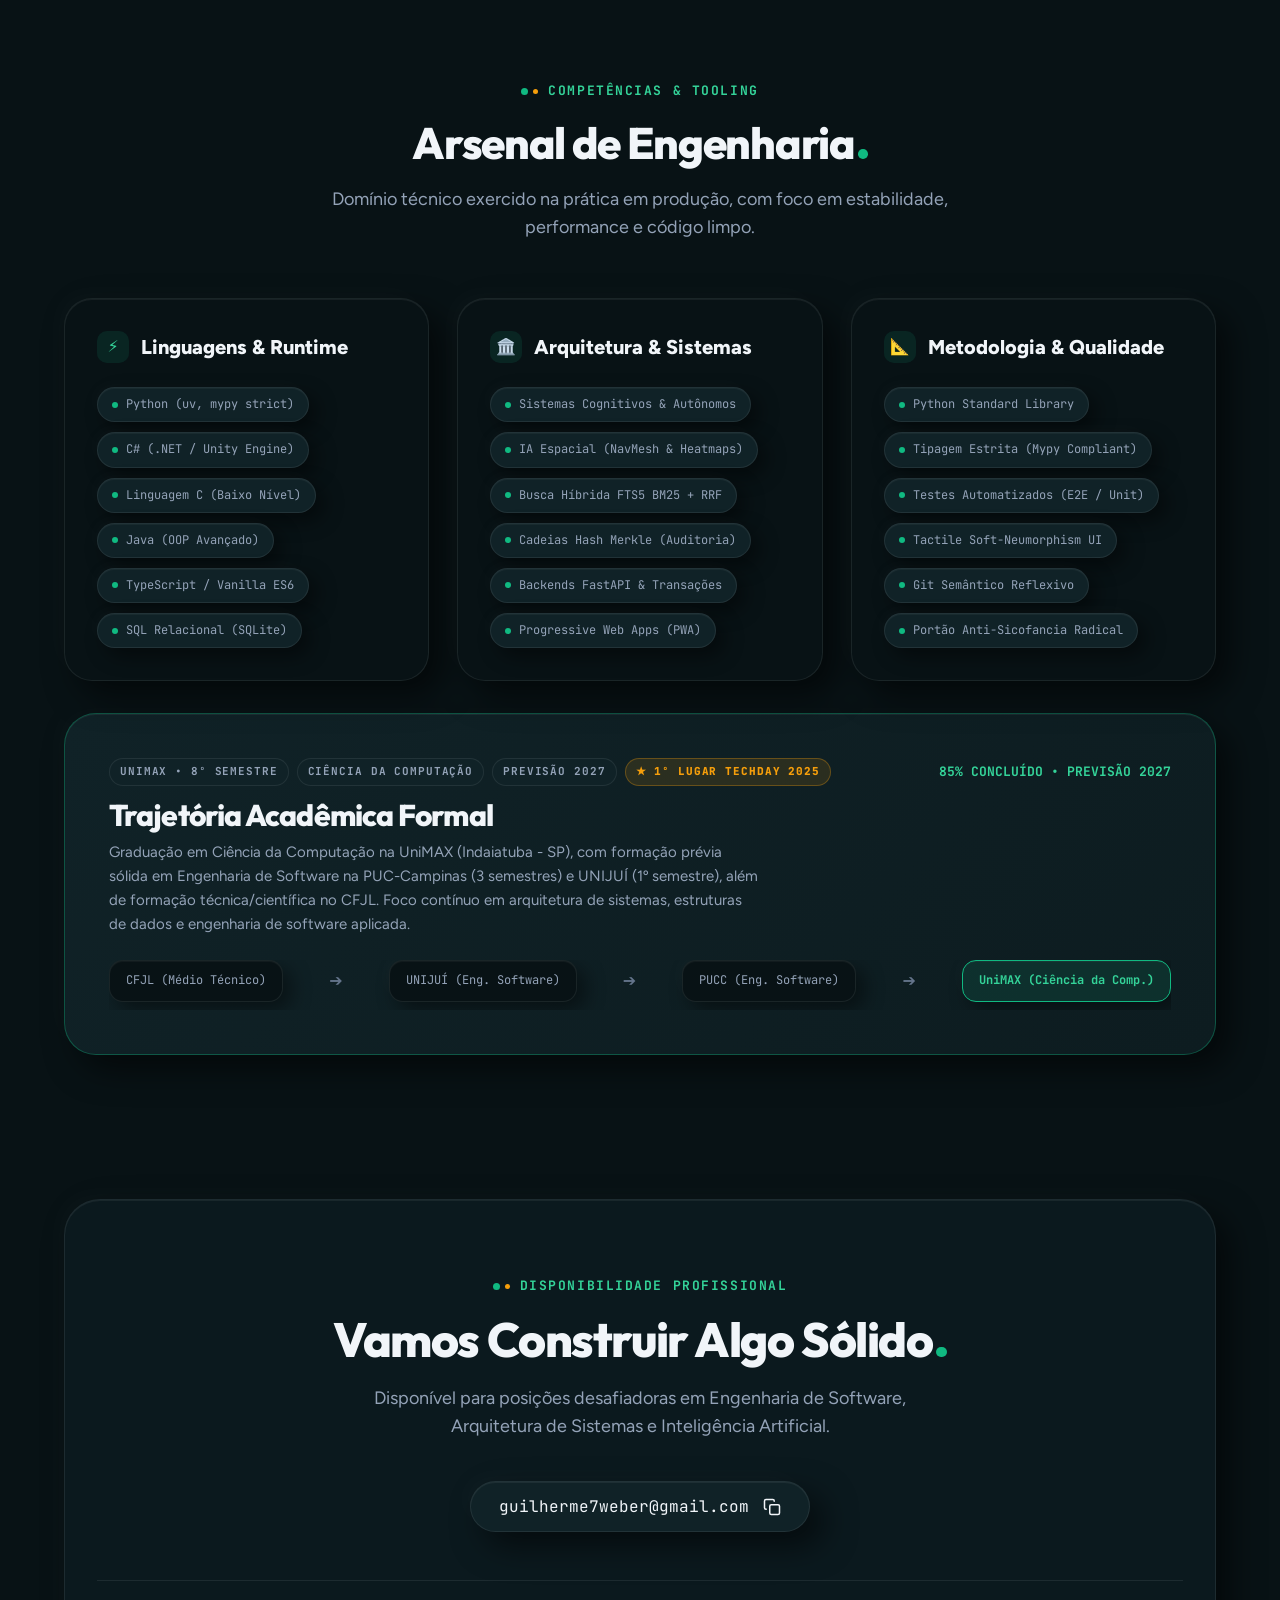
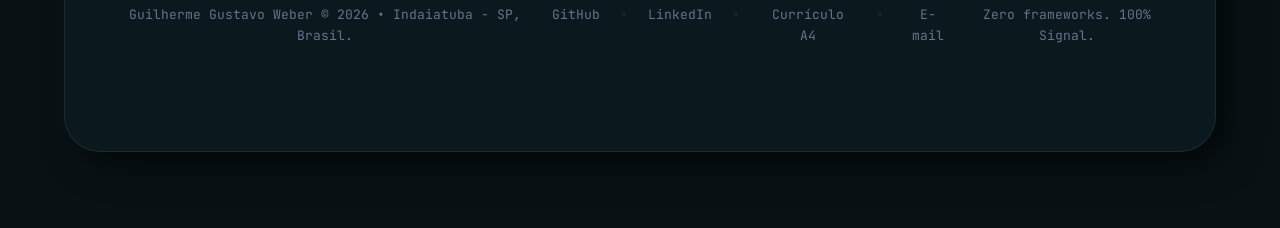
==== commit 477d759c: "fix(academic): atualizar status de graduacao para atual 8o semestre" ====
--- a/index.html
+++ b/index.html
@@ -75,7 +75,7 @@
         <div class="hero-content">
           <div class="hero-badge-tag">
             <span class="live-beacon"></span>
-            <span>CIÊNCIA DA COMPUTAÇÃO (7º/8º SEM) • PREVISÃO 2027 • INDAIATUBA - SP</span>
+            <span>CIÊNCIA DA COMPUTAÇÃO (8º SEM) • PREVISÃO 2027 • INDAIATUBA - SP</span>
           </div>
 
           <div class="eyebrow">
@@ -552,7 +552,7 @@
         <div style="display: flex; justify-content: space-between; align-items: flex-start; flex-wrap: wrap; gap: 1rem;">
           <div>
             <div class="card-tag-group" style="margin-bottom: 0.75rem;">
-              <span class="tag-badge">UNIMAX • 7º/8º SEMESTRE</span>
+              <span class="tag-badge">UNIMAX • 8º SEMESTRE</span>
               <span class="tag-badge">CIÊNCIA DA COMPUTAÇÃO</span>
               <span class="tag-badge">PREVISÃO 2027</span>
               <span class="tag-badge tag-award">★ 1º LUGAR TECHDAY 2025</span>
@@ -655,7 +655,7 @@
         </div>
         <div class="modal-body" style="max-height: 70vh; overflow-y: auto;">
           <h4>Perfil & Resumo Profissional</h4>
-          <p>Graduando em Ciência da Computação (7º/8º semestre, UniMAX, previsão 2027) com formação prévia em Engenharia de Software (PUC-Campinas e UNIJUÍ). Vencedor do <strong>1º Lugar Geral no TechDay 2025</strong> com inteligência artificial adaptativa em 3D. Especialista em sistemas cognitivos autônomos (Python / SQLite FTS5 / Merkle Trees), arquiteturas web escaláveis (FastAPI / TypeScript) e engenharia de baixo nível em Linguagem C. Praticante de código limpo, tipagem estrita (mypy strict) e integridade criptográfica.</p>
+          <p>Graduando em Ciência da Computação (8º semestre, UniMAX, previsão 2027) com formação prévia em Engenharia de Software (PUC-Campinas e UNIJUÍ). Vencedor do <strong>1º Lugar Geral no TechDay 2025</strong> com inteligência artificial adaptativa em 3D. Especialista em sistemas cognitivos autônomos (Python / SQLite FTS5 / Merkle Trees), arquiteturas web escaláveis (FastAPI / TypeScript) e engenharia de baixo nível em Linguagem C. Praticante de código limpo, tipagem estrita (mypy strict) e integridade criptográfica.</p>
           
           <h4>Premiações & Reconhecimento</h4>
           <p><strong>★ 1º Lugar no TechDay 2025 (UniMAX)</strong> — Projeto Tharium House: Jogo 3D desenvolvido em Unity/C# com motor proprietário de IA de perseguição estocástica por discretização volumétrica de calor tridimensional (0.5s) e cone de visão trigonométrico de 120º.</p>
@@ -677,7 +677,7 @@
 
           <h4>Histórico Acadêmico Formal</h4>
           <ul style="padding-left: 1.25rem; margin-top: 0.5rem; display: flex; flex-direction: column; gap: 6px;">
-            <li><strong>Bacharelado em Ciência da Computação:</strong> UniMAX (Indaiatuba - SP) — 7º/8º semestre • Previsão: 2027</li>
+            <li><strong>Bacharelado em Ciência da Computação:</strong> UniMAX (Indaiatuba - SP) — Atual 8º Semestre • Previsão: 2027</li>
             <li><strong>Engenharia de Software:</strong> PUC-Campinas (Campinas - SP) — 3 semestres cursados (2022 - 2023)</li>
             <li><strong>Engenharia de Software:</strong> UNIJUÍ (Santa Rosa - RS) — 1º semestre cursado (2022)</li>
             <li><strong>Ensino Médio Técnico/Científico:</strong> CFJL (Horizontina - RS) — 2019 - 2021</li>
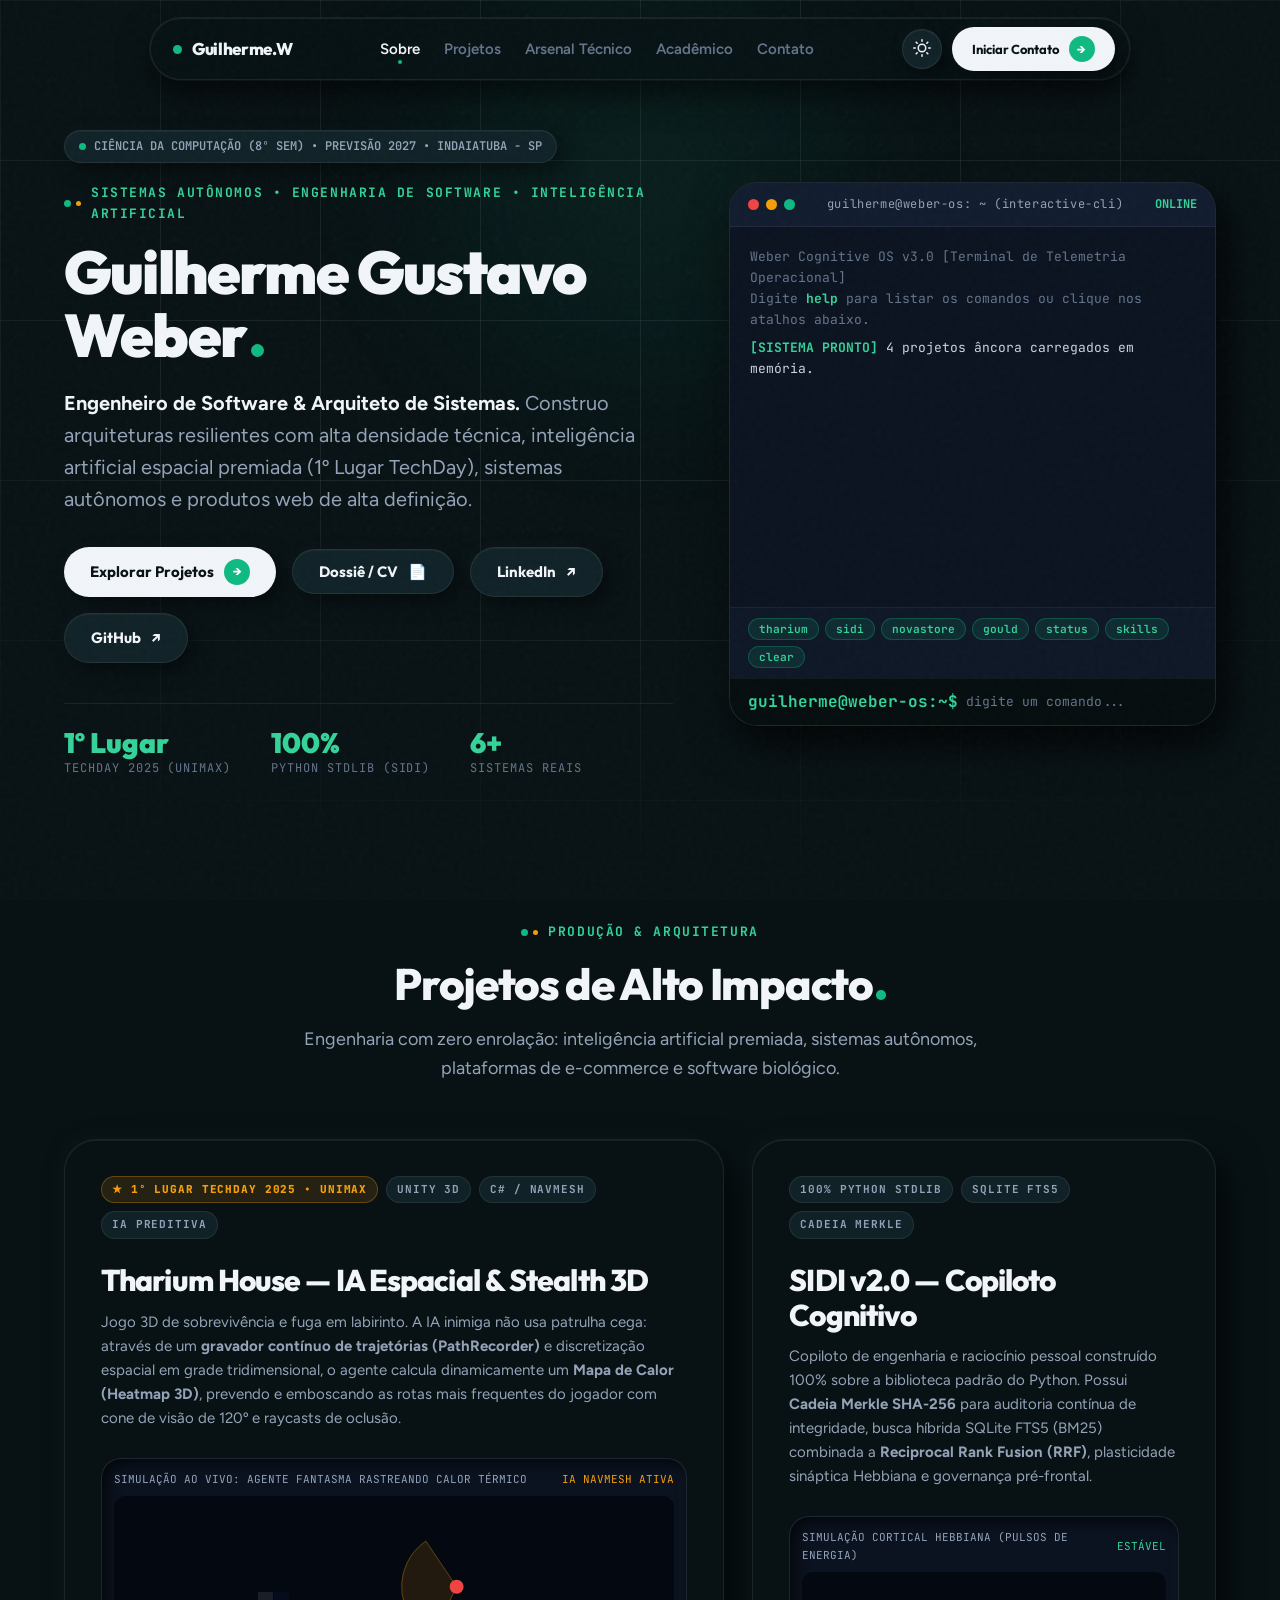
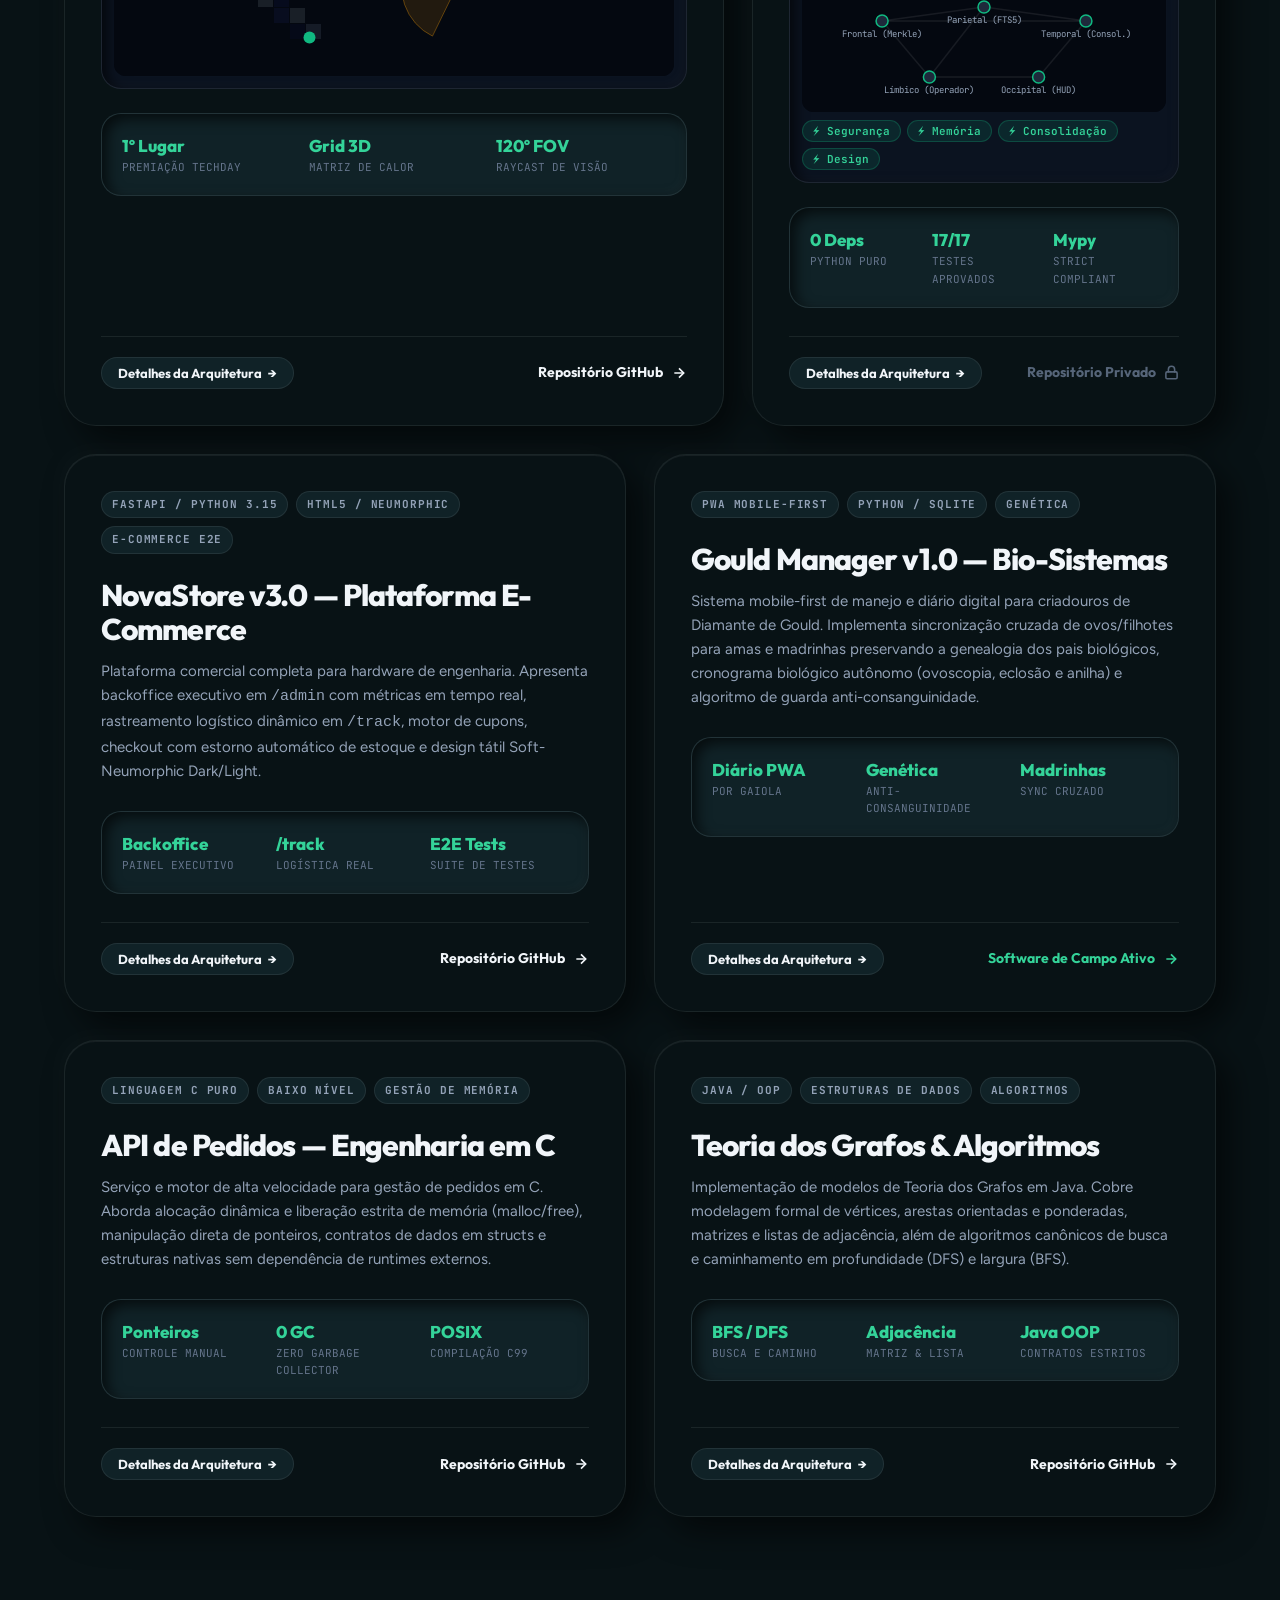
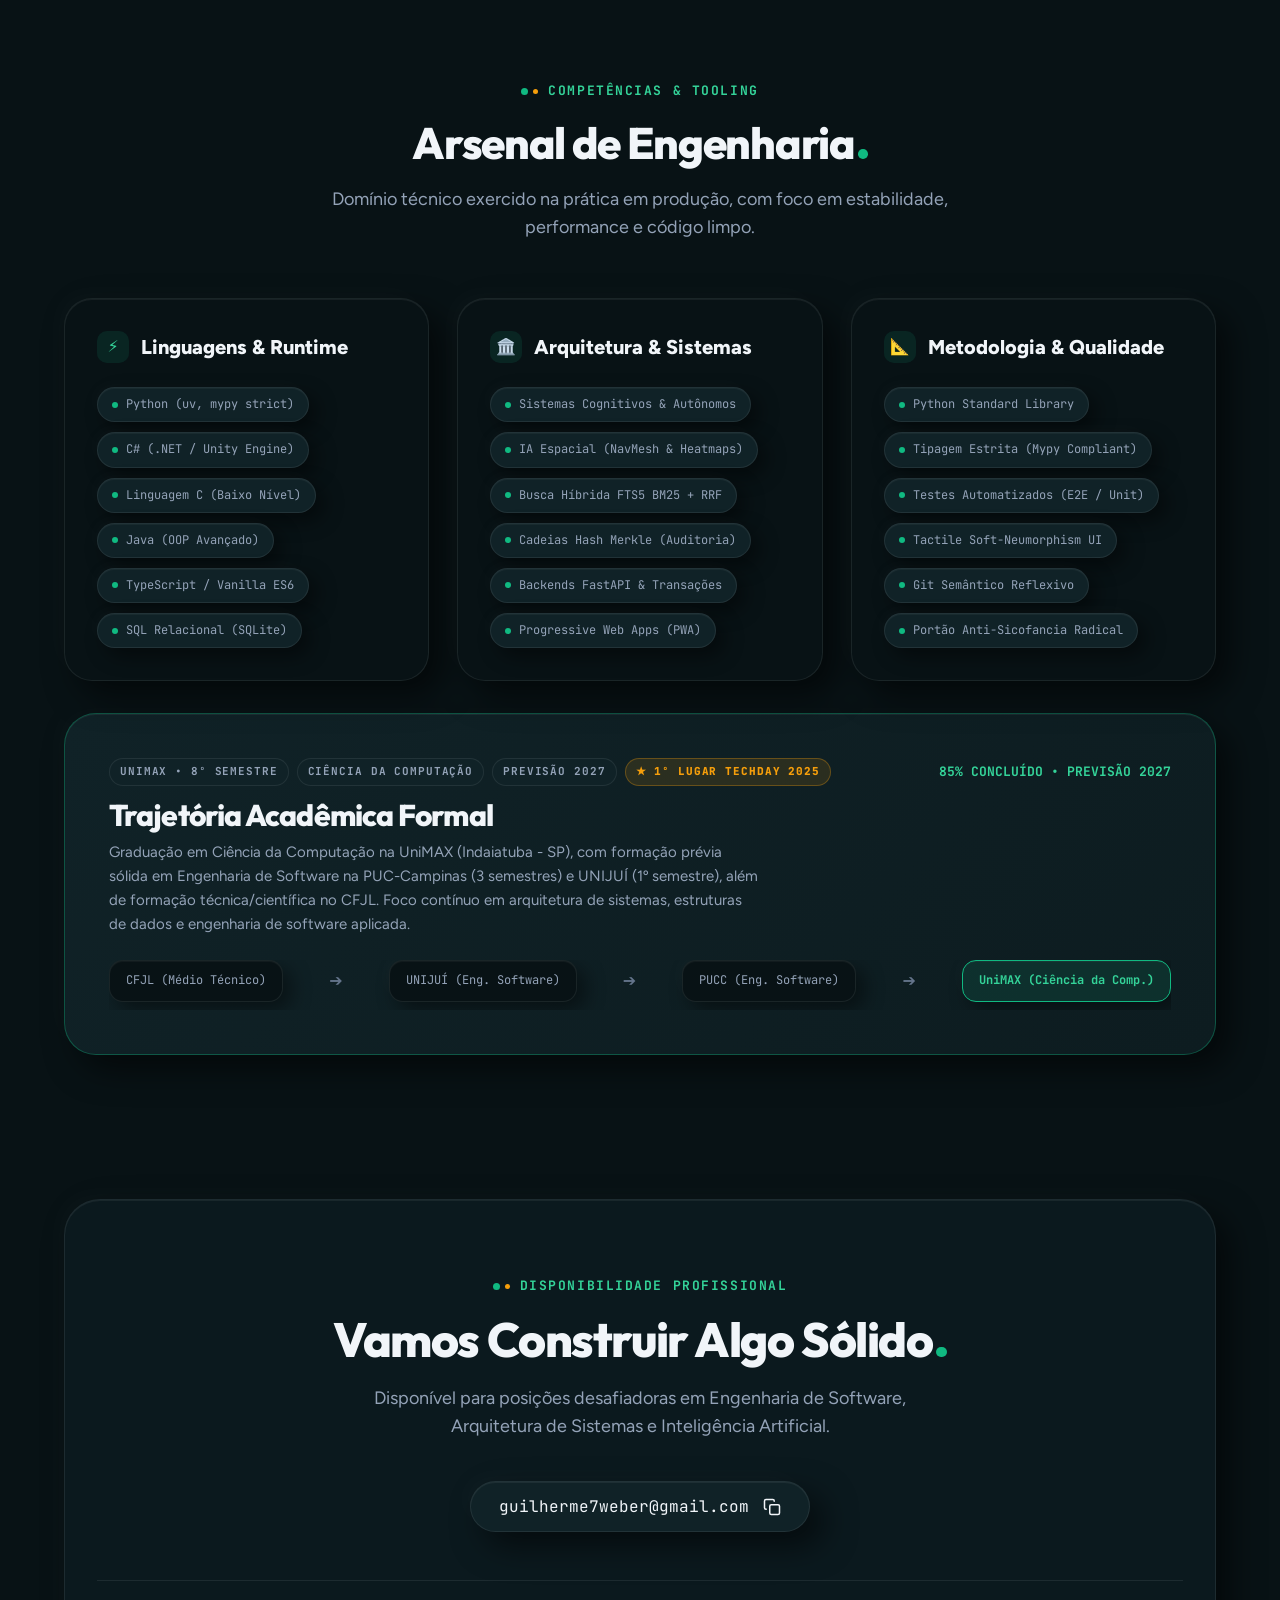
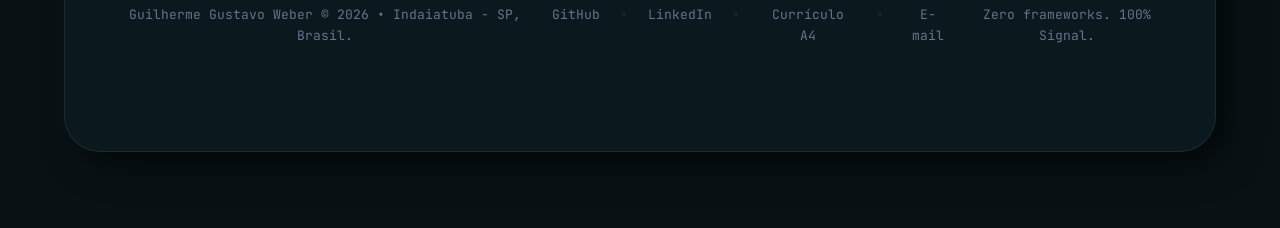
==== commit 21e2055d: "fix(cv): corrigir cargo da experiencia complementar para Auxiliar de Limpeza Salao" ====
--- a/index.html
+++ b/index.html
@@ -687,7 +687,7 @@
           <p>Unity Essentials Certification (Unity) • Robotics & Automação (Robomind) • Português (Nativo) • Inglês (Intermediário Técnico para documentações e RFCs).</p>
 
           <h4>Experiência Operacional Complementar</h4>
-          <p><strong>BUSS / Operações de Salão & Bar — Outback Steakhouse (Abr/2026 - Jul/2026):</strong> Disciplina sob ritmo acelerado e alta cadência de atendimento; gestão de insumos; resiliência operacional e trabalho em equipe ágil.</p>
+          <p><strong>Auxiliar de Limpeza Salão (BUSS) — Outback Steakhouse (Abr/2026 - Jul/2026):</strong> Disciplina sob ritmo acelerado e alta cadência de atendimento; gestão de insumos; resiliência operacional e trabalho em equipe ágil.</p>
         </div>
         <div class="modal-footer" style="flex-wrap: wrap; gap: 10px;">
           <a href="curriculo.html" target="_blank" class="btn btn-secondary" style="padding: 9px 18px; font-size: 0.8125rem;">
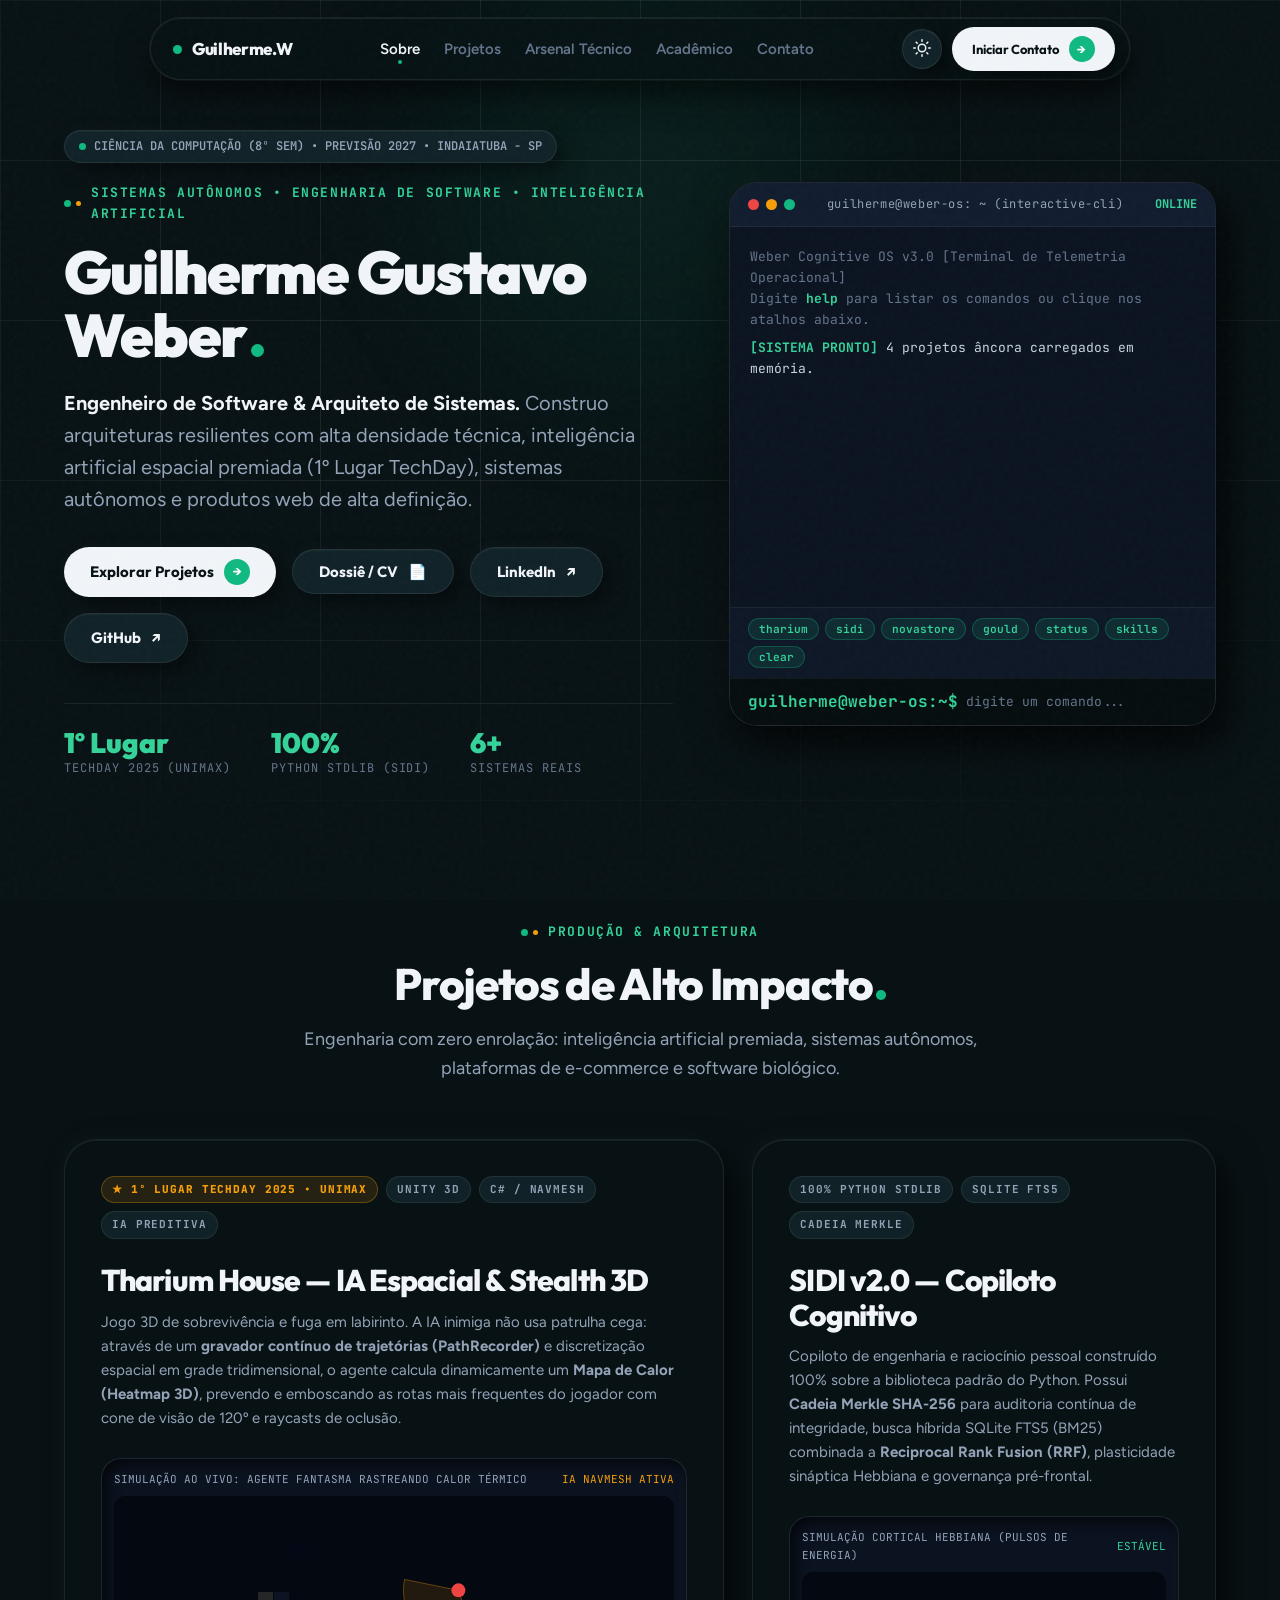
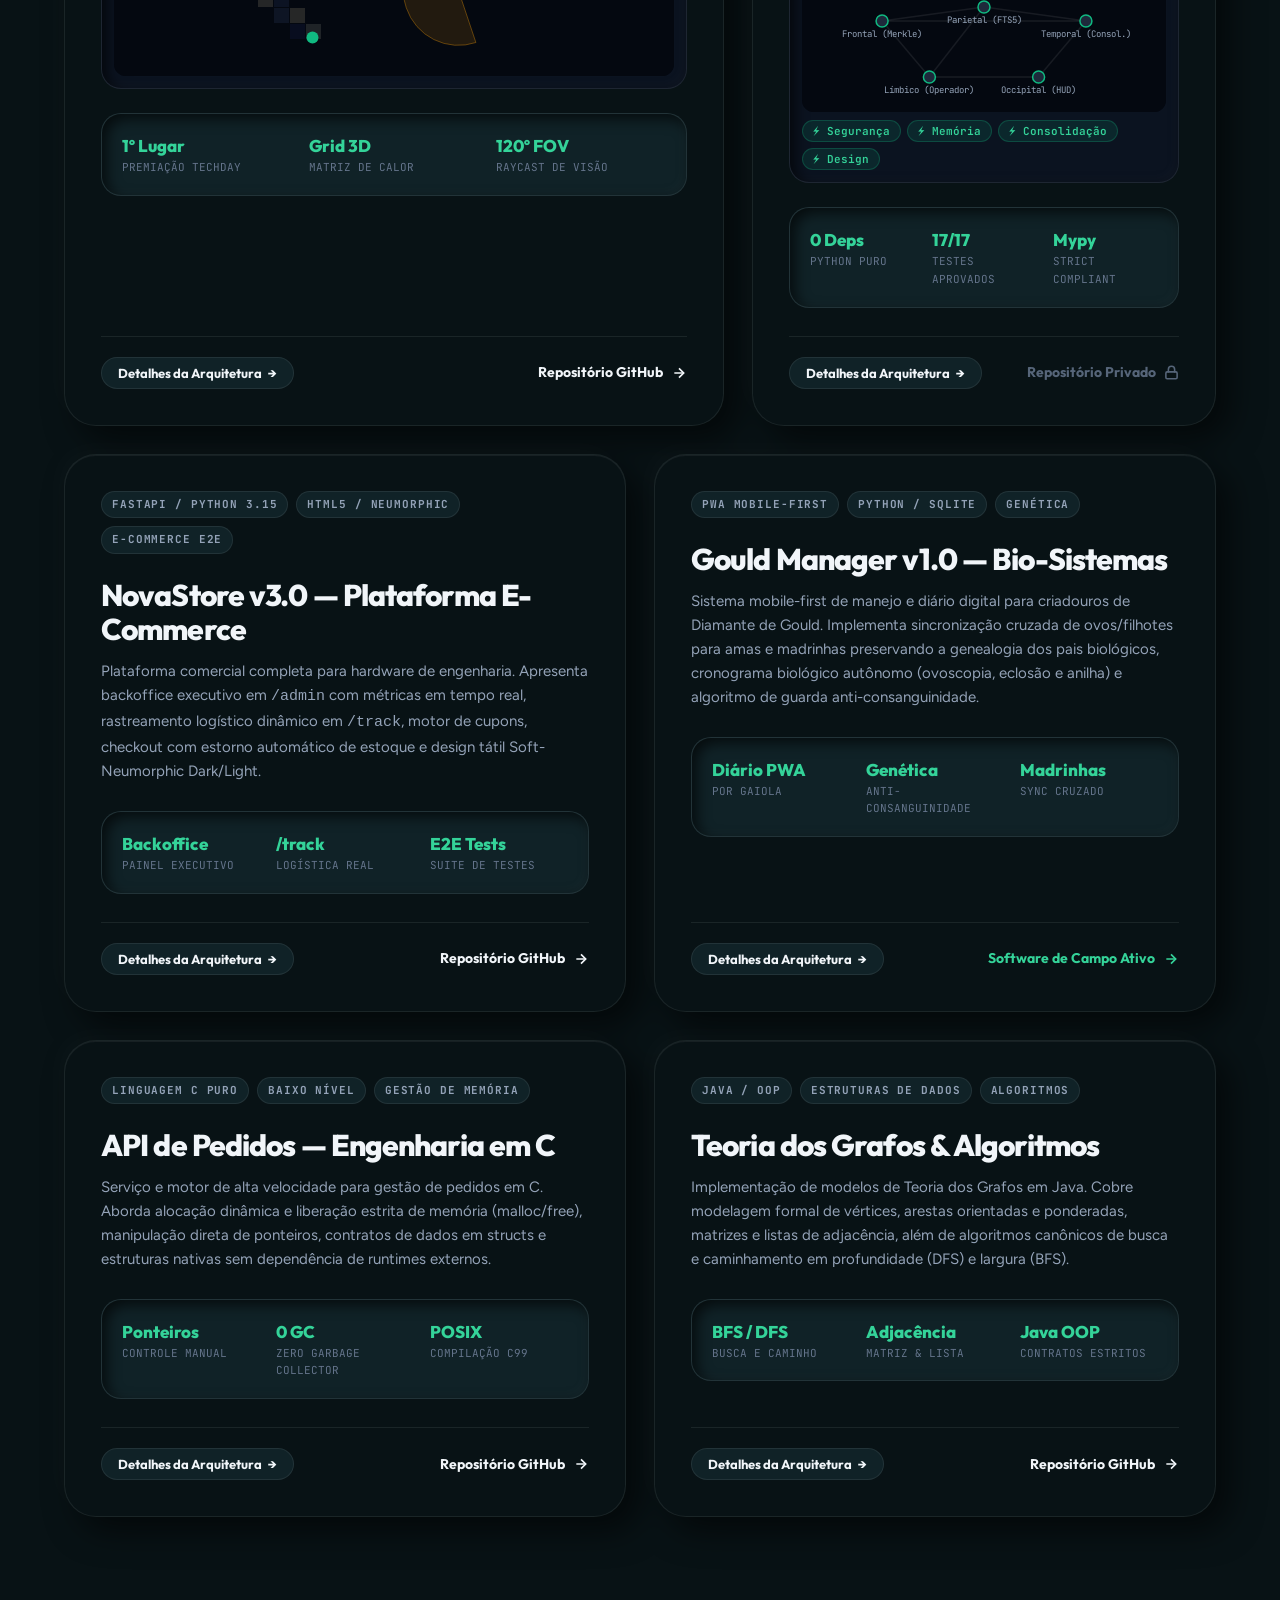
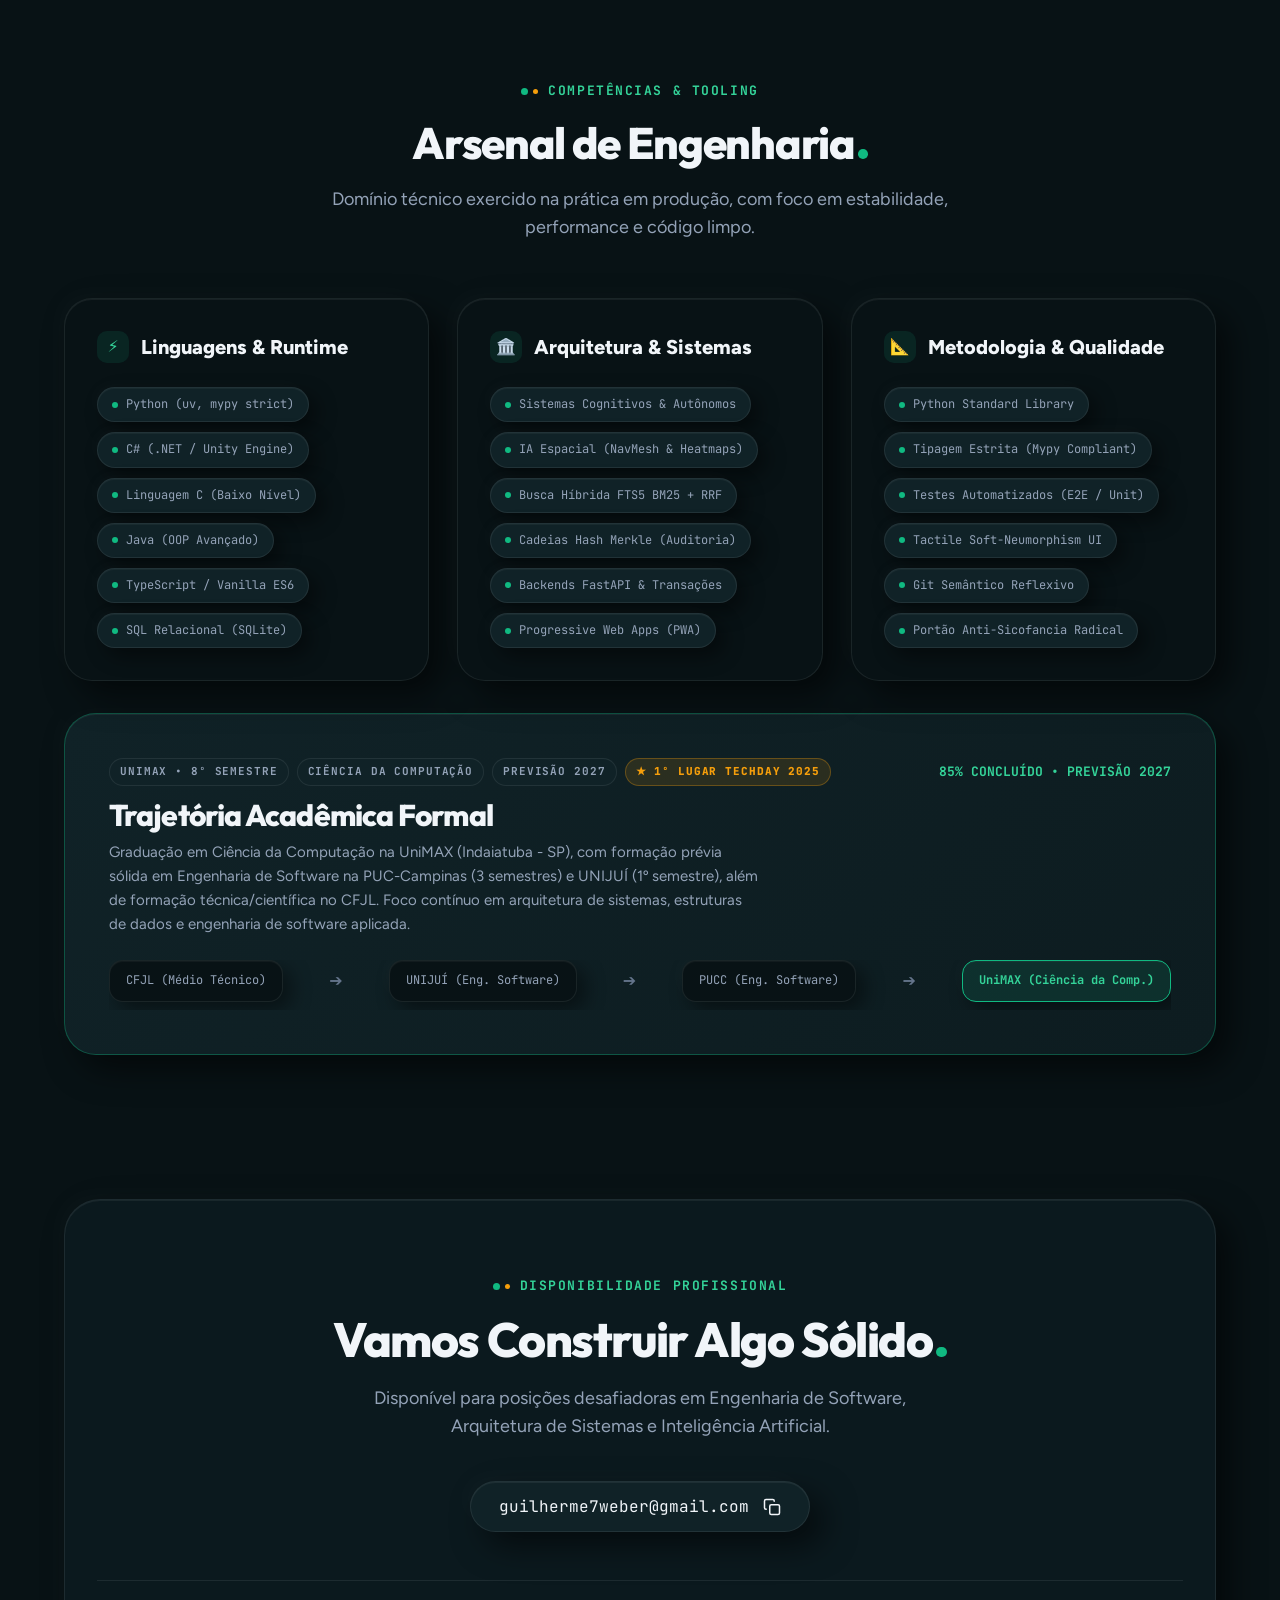
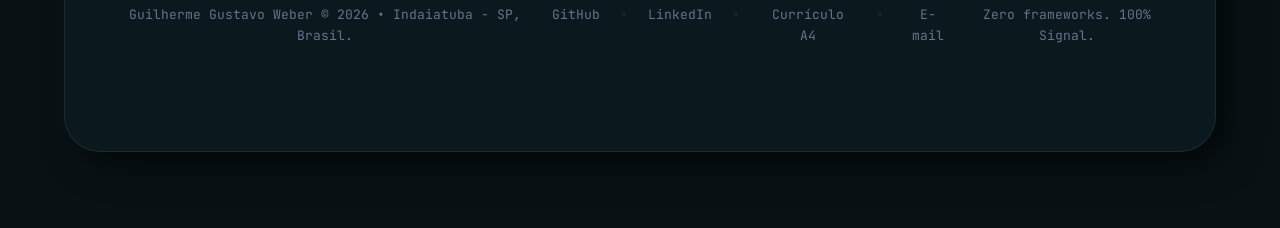
==== commit bcc1fdfb: "fix(cv): adicionar rotulos explicativos aos links de contato no curriculo" ====
--- a/index.html
+++ b/index.html
@@ -650,6 +650,12 @@
           <div class="modal-header-info">
             <h3>Dossiê Executivo de Engenharia</h3>
             <span style="font-family: var(--f-mono); font-size: 0.75rem; color: var(--green-ink);">Guilherme Gustavo Weber • Indaiatuba - SP • (19) 99934-7211</span>
+            <div style="font-family: var(--f-mono); font-size: 0.72rem; color: var(--text-dim); margin-top: 4px; display: flex; flex-wrap: wrap; gap: 10px;">
+              <span><strong>E-mail:</strong> <a href="mailto:guilherme7weber@gmail.com" style="color: var(--green-ink); text-decoration: underline;">guilherme7weber@gmail.com</a></span>
+              <span><strong>LinkedIn:</strong> <a href="https://linkedin.com/in/guilherme-gustavo-weber/" target="_blank" rel="noopener noreferrer" style="color: var(--green-ink); text-decoration: underline;">linkedin.com/in/guilherme-gustavo-weber</a></span>
+              <span><strong>GitHub:</strong> <a href="https://github.com/GuilhermeGustavoWeber" target="_blank" rel="noopener noreferrer" style="color: var(--green-ink); text-decoration: underline;">github.com/GuilhermeGustavoWeber</a></span>
+              <span><strong>Portfólio:</strong> <a href="https://guilhermegustavoweber.github.io" target="_blank" rel="noopener noreferrer" style="color: var(--green-ink); text-decoration: underline;">guilhermegustavoweber.github.io</a></span>
+            </div>
           </div>
           <button id="cv-modal-close-btn" class="modal-close-btn" aria-label="Fechar Modal">✕</button>
         </div>
